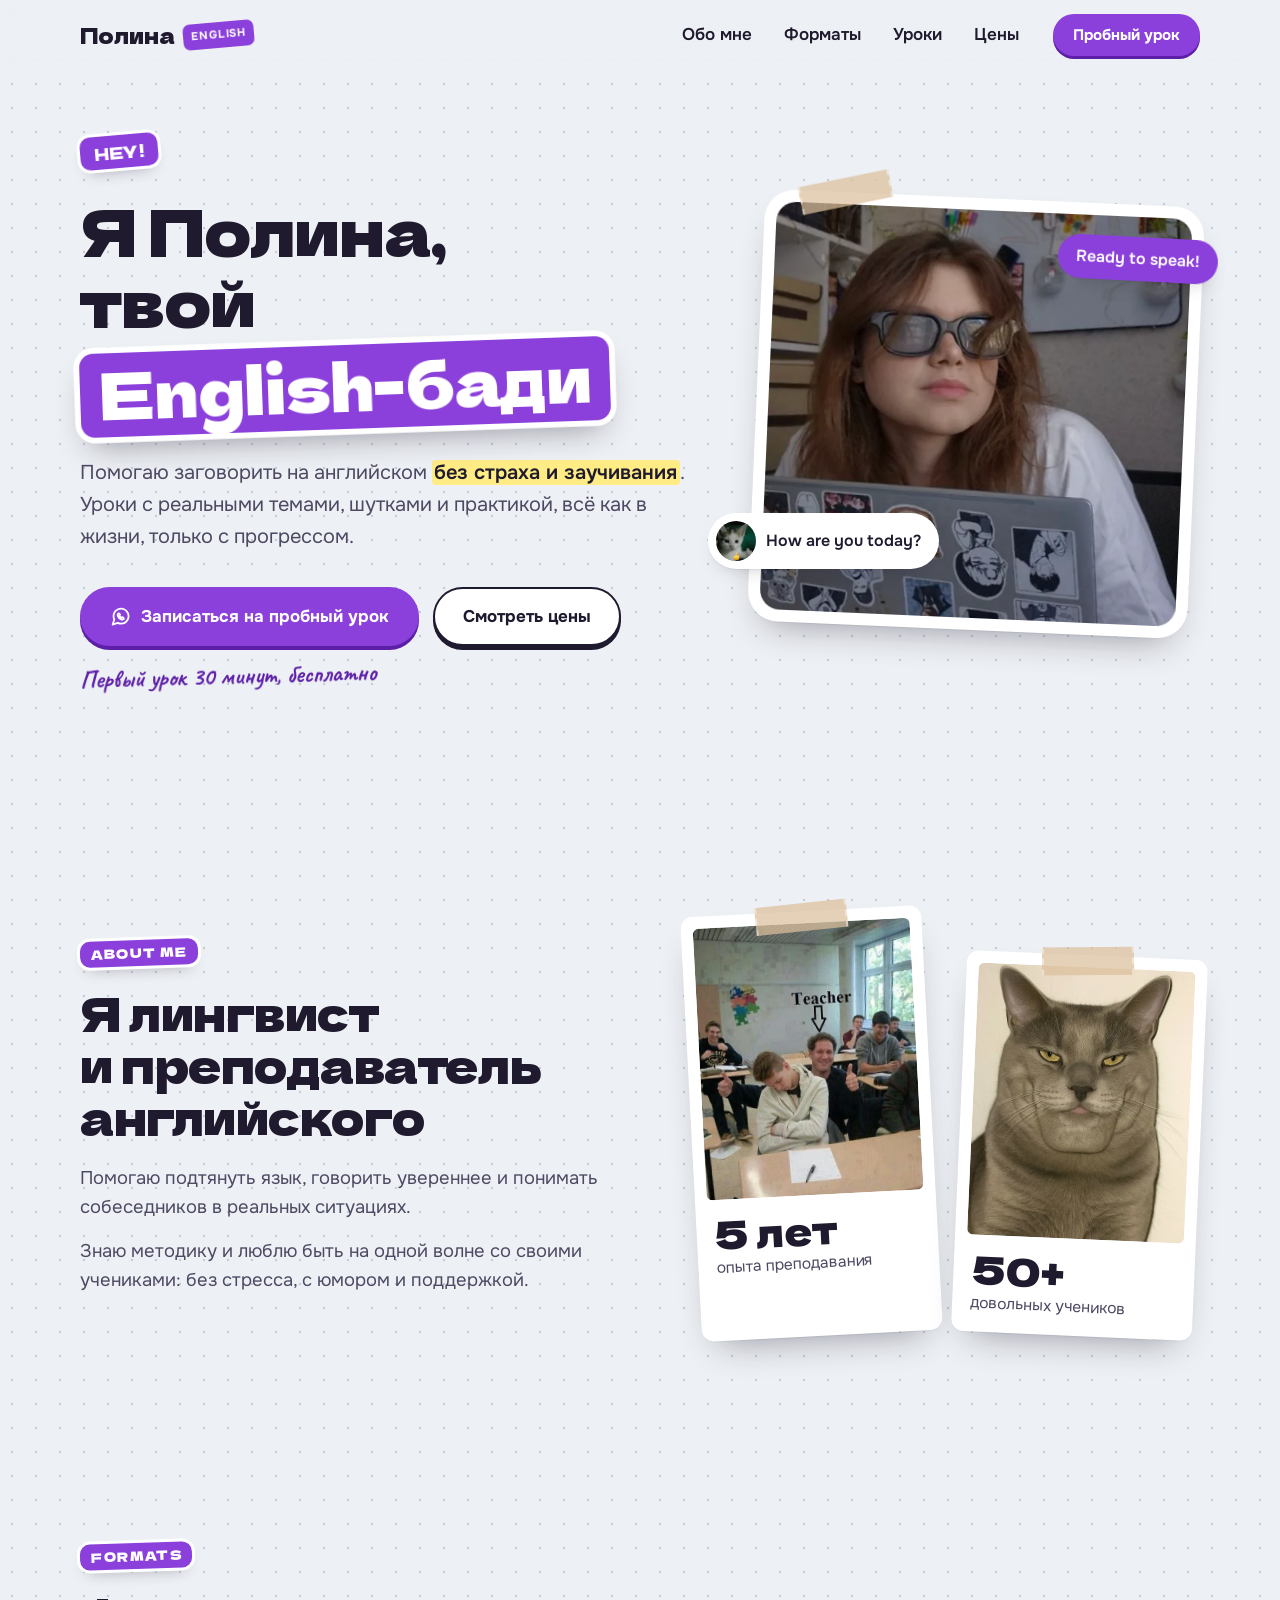
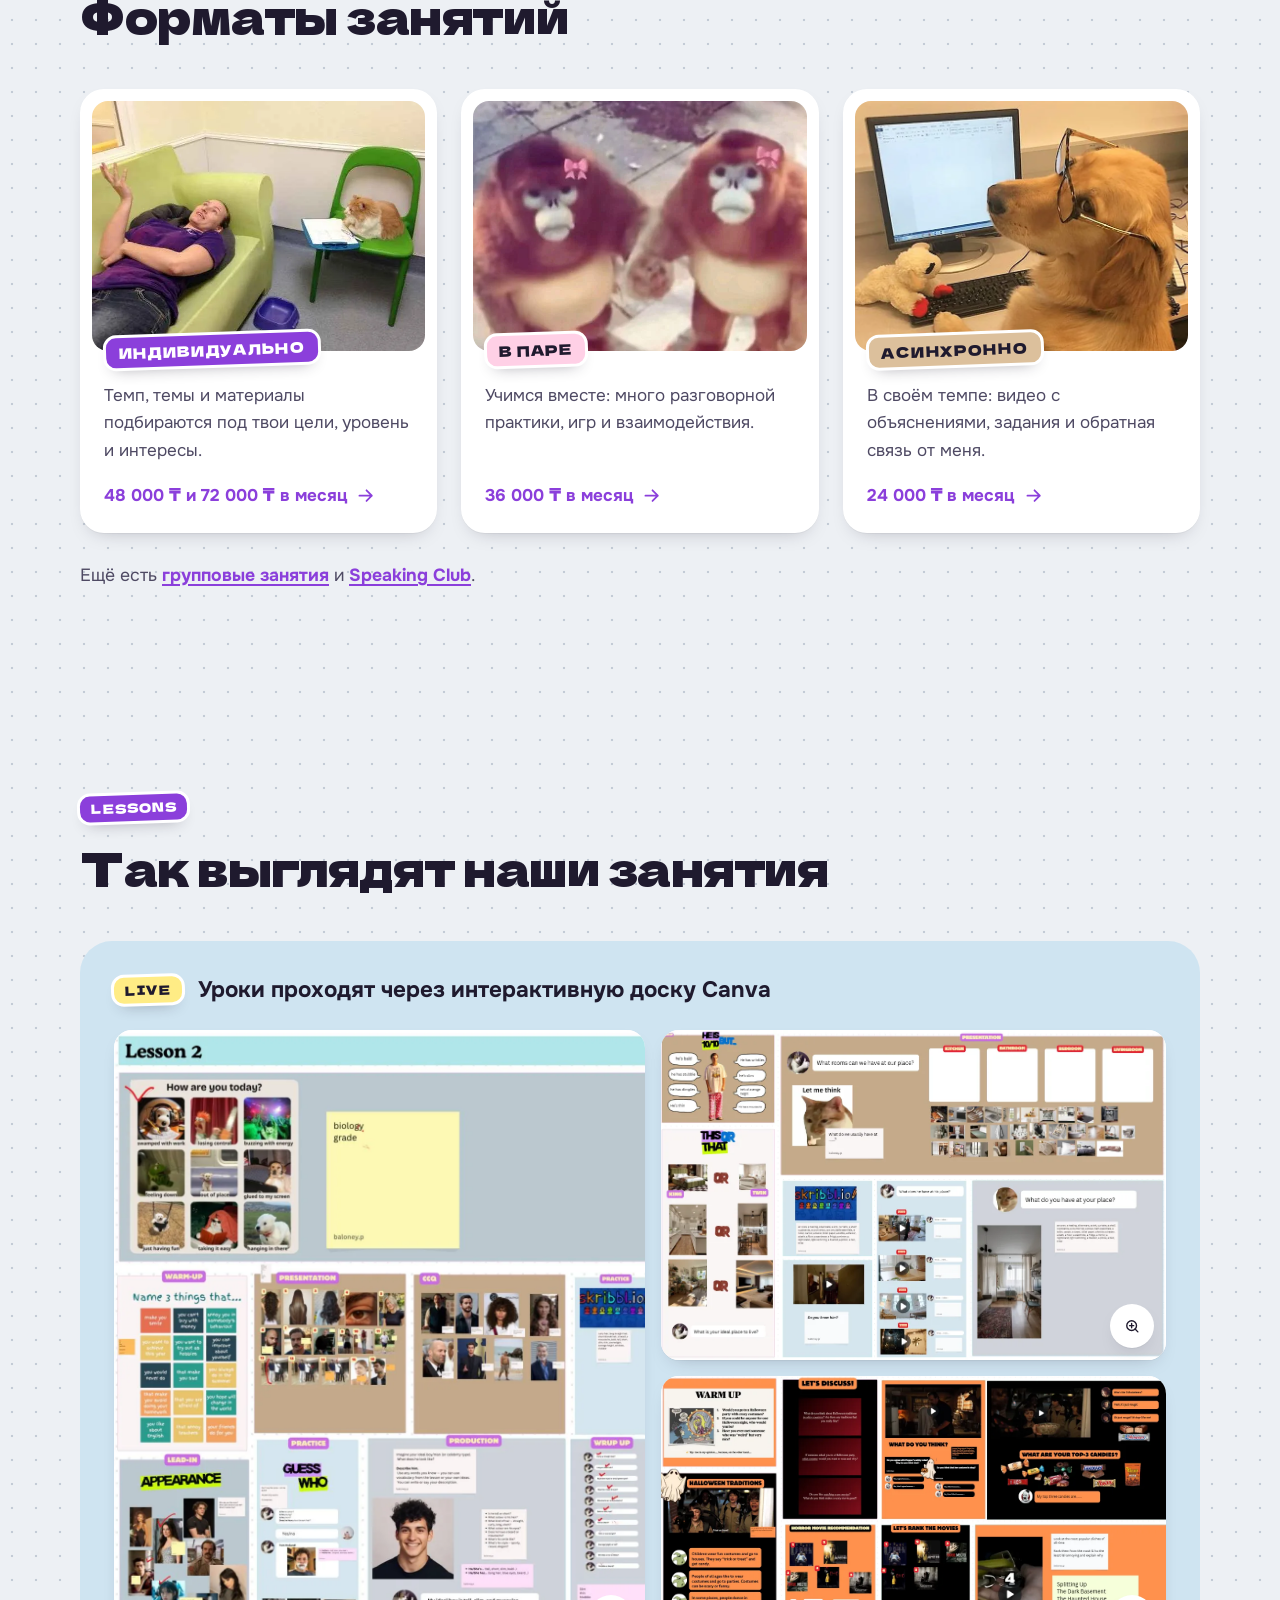
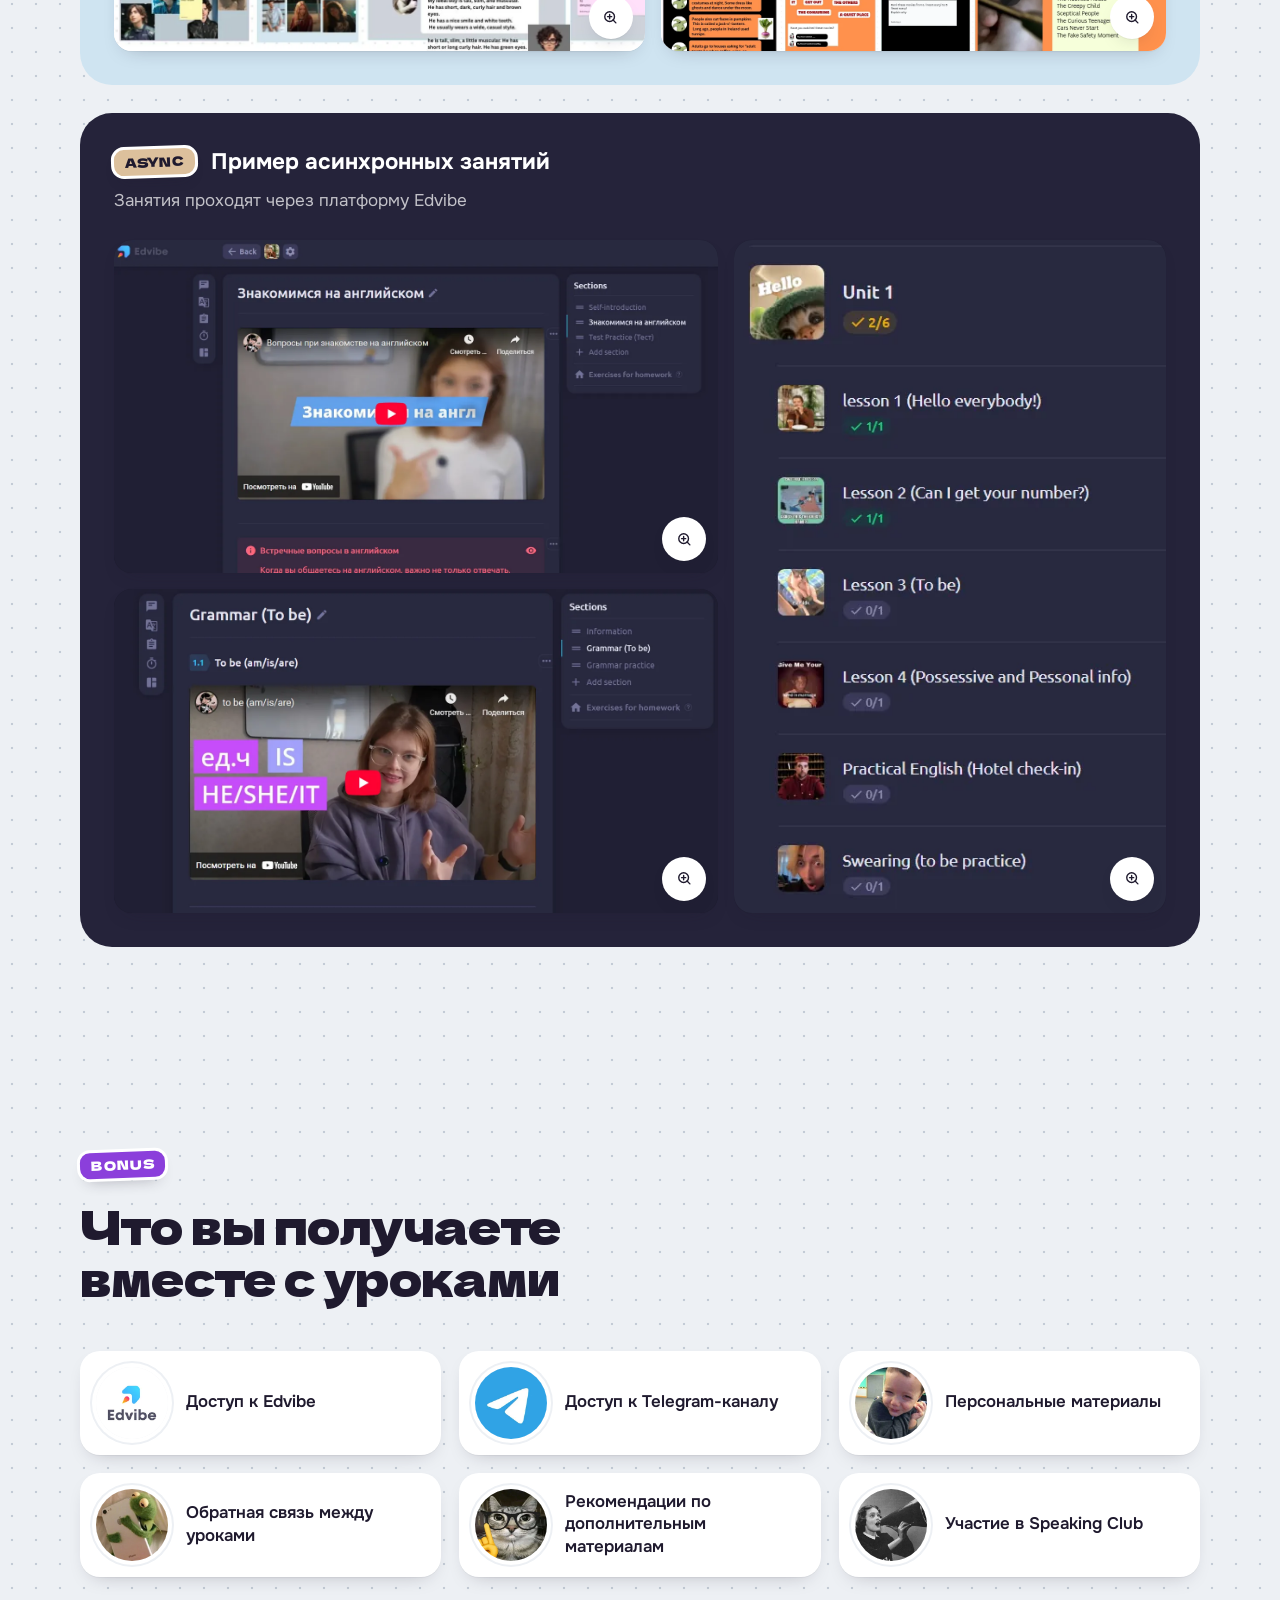
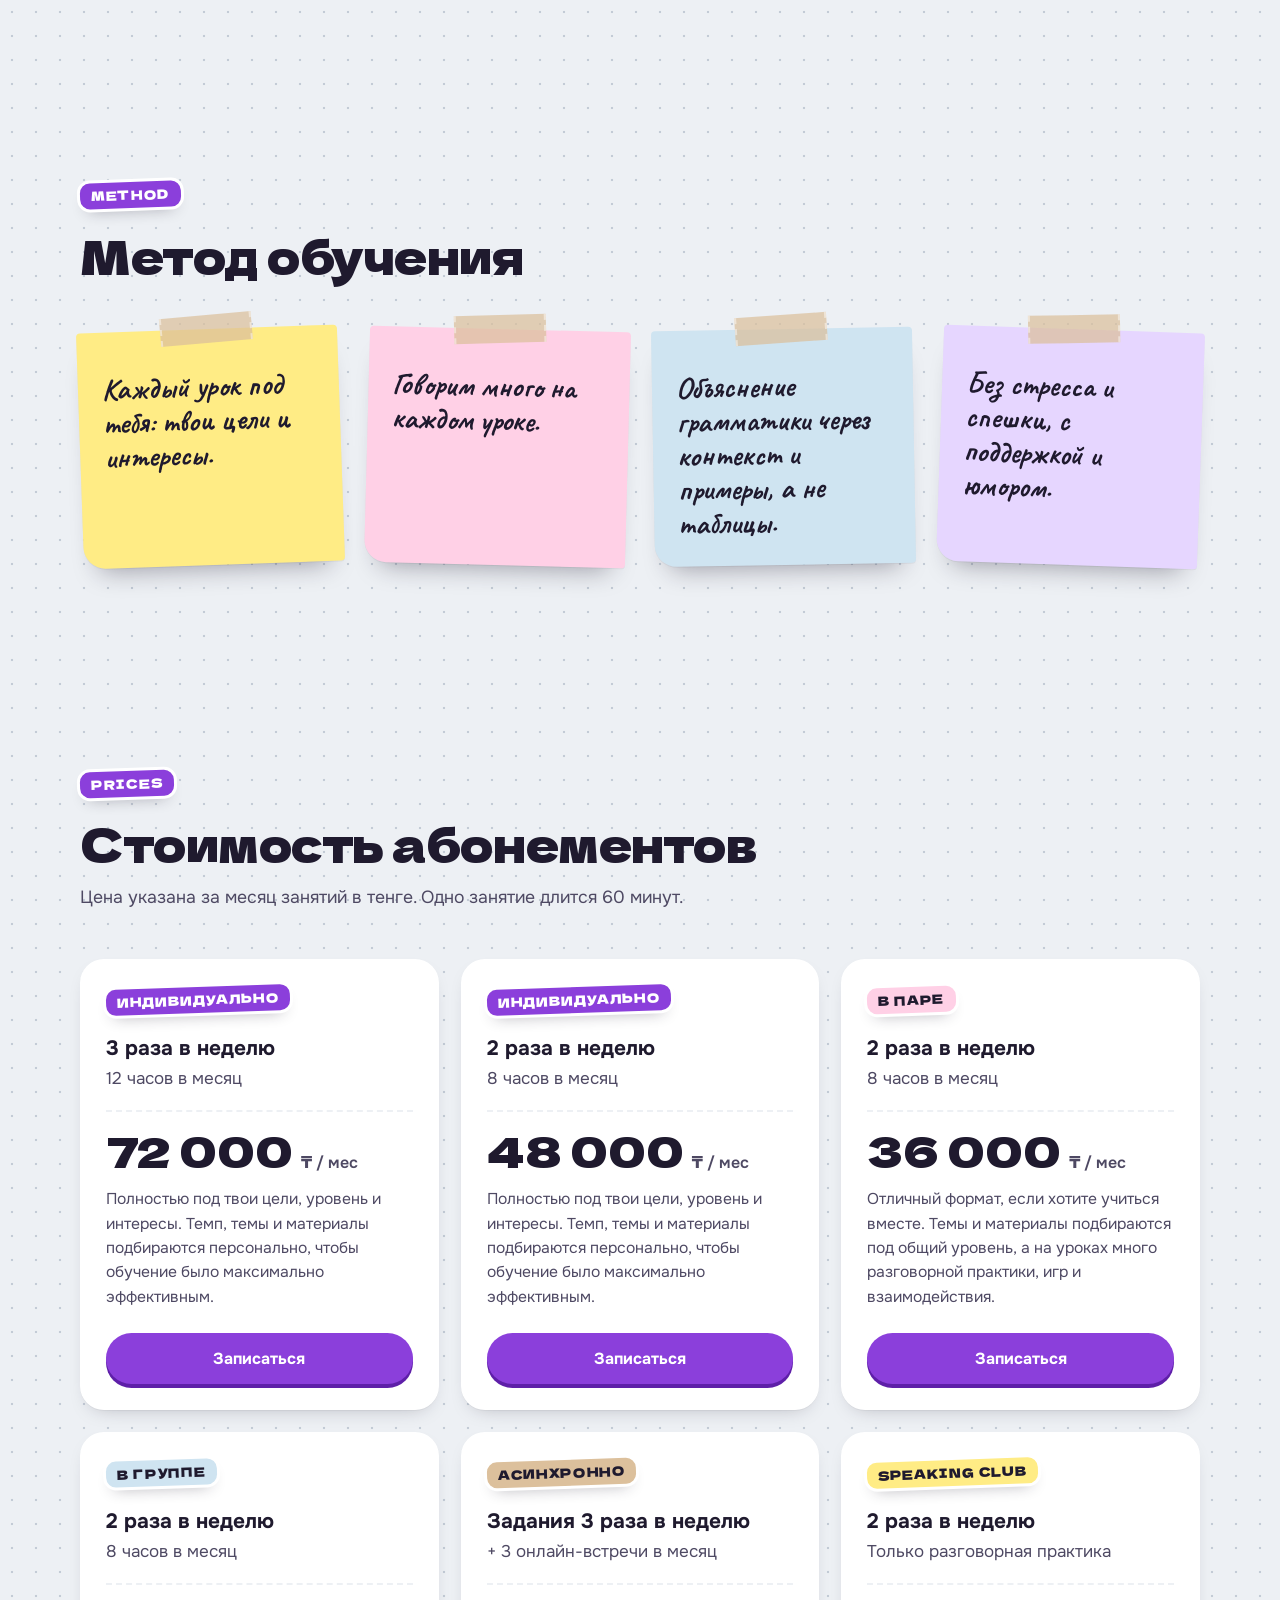
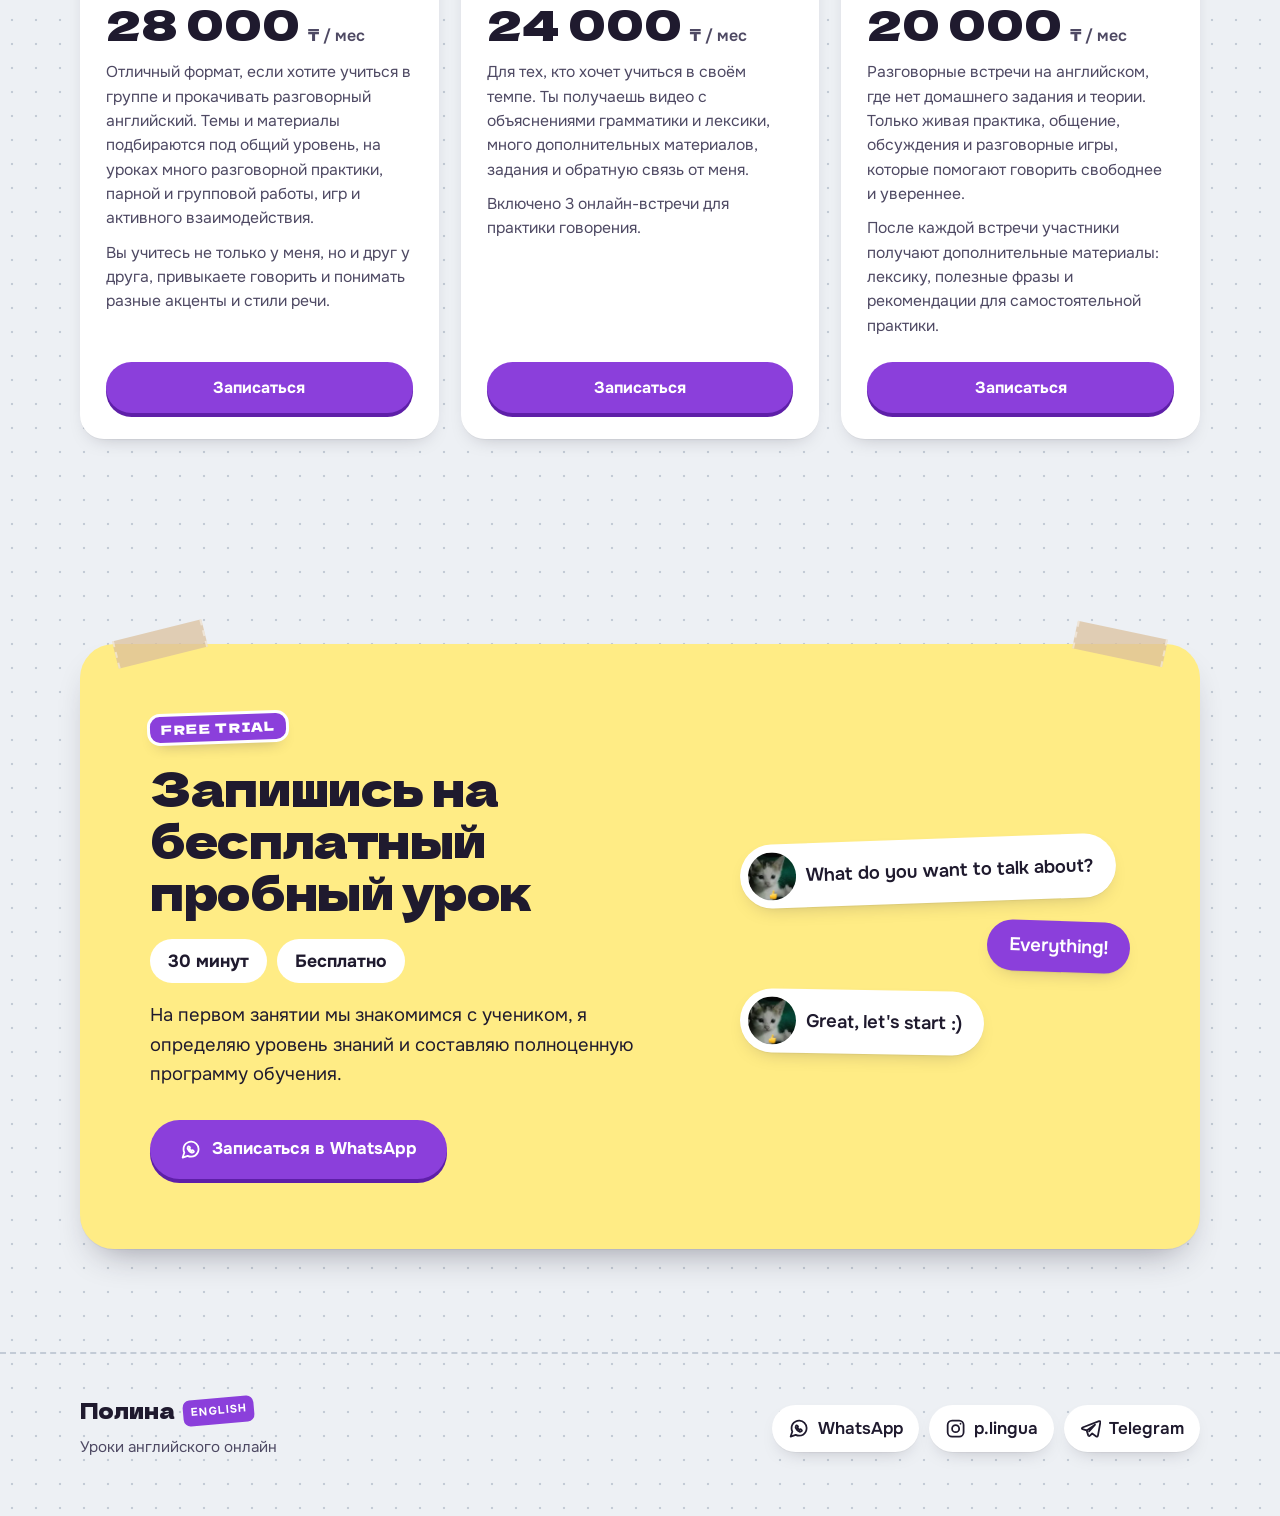
==== index.html @ 0ab5cb8a "Лендинг Полины: уроки английского Новый статический сайт вместо Tilda (pollyy.tilda.ws): все тексты " ====
<!doctype html>
<html lang="ru">
<head>
  <meta charset="utf-8">
  <meta name="viewport" content="width=device-width, initial-scale=1">
  <title>Полина | Английский без страха и заучивания</title>
  <meta name="description" content="Уроки английского с Полиной: индивидуально, в паре, в группе, асинхронно и Speaking Club. Первый урок 30 минут, бесплатно.">
  <meta property="og:title" content="Полина | Твой English-бади">
  <meta property="og:description" content="Помогаю заговорить на английском без страха и заучивания. Первый урок бесплатно.">
  <meta property="og:type" content="website">
  <meta property="og:image" content="img/hero.webp">
  <meta name="theme-color" content="#EDF0F4">
  <link rel="icon" href="data:image/svg+xml,%3Csvg xmlns='http://www.w3.org/2000/svg' viewBox='0 0 64 64'%3E%3Crect width='64' height='64' rx='16' fill='%238B3FDB'/%3E%3Ctext x='32' y='45' font-family='Arial Black,Arial' font-weight='900' font-size='38' fill='white' text-anchor='middle'%3EP%3C/text%3E%3C/svg%3E">

  <link rel="preconnect" href="https://fonts.googleapis.com">
  <link rel="preconnect" href="https://fonts.gstatic.com" crossorigin>
  <link href="https://fonts.googleapis.com/css2?family=Caveat:wght@600;700&family=Dela+Gothic+One&family=Onest:wght@400;500;600;700&display=swap" rel="stylesheet">
  <link rel="preload" as="image" href="img/hero.webp">
  <link rel="stylesheet" href="css/style.css">
  <script>document.documentElement.classList.add('js')</script>
</head>
<body>

<svg width="0" height="0" style="position:absolute" aria-hidden="true">
  <symbol id="i-wa" viewBox="0 0 24 24"><path d="M21 11.5a8.4 8.4 0 0 1-.9 3.8 8.5 8.5 0 0 1-7.6 4.7 8.4 8.4 0 0 1-3.8-.9L3 21l1.9-5.7a8.4 8.4 0 0 1-.9-3.8 8.5 8.5 0 0 1 4.7-7.6 8.4 8.4 0 0 1 3.8-.9h.5a8.5 8.5 0 0 1 8 8z"/><path d="M9.2 8.6c.2-.3.6-.4.9-.2l1 .9c.3.3.3.7.1 1l-.5.6a5.6 5.6 0 0 0 2.4 2.4l.6-.5c.3-.2.7-.2 1 .1l.9 1c.2.3.1.7-.2.9l-.8.5c-.5.3-1.1.3-1.6.1a8 8 0 0 1-4.3-4.3c-.2-.5-.2-1.1.1-1.6z"/></symbol>
  <symbol id="i-ig" viewBox="0 0 24 24"><rect x="3" y="3" width="18" height="18" rx="5"/><circle cx="12" cy="12" r="4"/><path d="M17.5 6.5h.01"/></symbol>
  <symbol id="i-tg" viewBox="0 0 24 24"><path d="M21.5 3.5 2.8 10.7c-.9.4-.9 1.6.1 1.9l4.6 1.4 1.8 5.6c.3.8 1.3 1 1.9.4l2.6-2.5 4.6 3.4c.7.5 1.6.1 1.8-.7L23 4.8c.2-.9-.7-1.6-1.5-1.3z"/><path d="m7.5 14 9.5-6.5-6.8 7.6"/></symbol>
  <symbol id="i-arrow" viewBox="0 0 24 24"><path d="M5 12h14M13 6l6 6-6 6"/></symbol>
  <symbol id="i-zoom" viewBox="0 0 24 24"><circle cx="11" cy="11" r="7"/><path d="m20 20-4-4M11 8v6M8 11h6"/></symbol>
  <symbol id="i-close" viewBox="0 0 24 24"><path d="M18 6 6 18M6 6l12 12"/></symbol>
</svg>

<a class="skip" href="#main">Перейти к содержимому</a>

<header class="nav" id="top">
  <div class="wrap nav__inner">
    <a class="logo" href="#top" aria-label="Полина, английский. На главную">
      <span class="logo__name">Полина</span>
      <span class="logo__tag">English</span>
    </a>
    <nav class="nav__links" aria-label="Разделы">
      <a href="#about">Обо мне</a>
      <a href="#formats">Форматы</a>
      <a href="#lessons">Уроки</a>
      <a href="#prices">Цены</a>
    </nav>
    <a class="btn btn--primary btn--sm" href="https://wa.me/77473617935" data-wa="">Пробный урок</a>
  </div>
</header>

<main id="main">

  <!-- --- hero --- -->
  <section class="hero">
    <div class="wrap hero__grid">
      <div class="hero__text">
        <span class="tag tag--violet hero__hey">Hey!</span>
        <h1 class="hero__title">
          Я Полина,<br>твой <span class="sticker-word">English-бади</span>
        </h1>
        <p class="lead">
          Помогаю заговорить на английском <mark>без страха и заучивания</mark>.
          Уроки с реальными темами, шутками и практикой, всё как в жизни, только с прогрессом.
        </p>
        <div class="hero__actions">
          <a class="btn btn--primary btn--lg" href="https://wa.me/77473617935" data-wa="">
            <svg class="ico"><use href="#i-wa"/></svg>
            Записаться на пробный урок
          </a>
          <a class="btn btn--ghost btn--lg" href="#prices">Смотреть цены</a>
        </div>
        <p class="hero__note">Первый урок 30 минут, бесплатно</p>
      </div>

      <div class="hero__media" aria-hidden="false">
        <figure class="photo">
          <span class="tape tape--tl" aria-hidden="true"></span>
          <img src="img/hero.webp" width="589" height="578" alt="Полина за ноутбуком, обклеенным стикерами">
        </figure>
        <div class="bubble bubble--hero" aria-hidden="true">
          <img src="img/method-check.webp" width="200" height="200" alt="">
          <span>How are you today?</span>
        </div>
        <div class="bubble bubble--reply" aria-hidden="true">
          <span>Ready to speak!</span>
        </div>
      </div>
    </div>
  </section>

  <!-- --- about --- -->
  <section class="section" id="about">
    <div class="wrap about">
      <div class="about__text" data-reveal>
        <span class="tag tag--violet">about me</span>
        <h2 class="h2">Я лингвист и&nbsp;преподаватель английского</h2>
        <p class="body-lg">Помогаю подтянуть язык, говорить увереннее и понимать собеседников в реальных ситуациях.</p>
        <p class="body-lg">Знаю методику и люблю быть на одной волне со своими учениками: без стресса, с юмором и поддержкой.</p>
      </div>
      <div class="about__stats">
        <figure class="polaroid polaroid--a" data-reveal>
          <span class="tape" aria-hidden="true"></span>
          <img src="img/stat-years.webp" width="459" height="594" alt="Мем: учитель показывает класс, ученики поднимают большой палец" loading="lazy">
          <figcaption><b>5 лет</b><span>опыта преподавания</span></figcaption>
        </figure>
        <figure class="polaroid polaroid--b" data-reveal>
          <span class="tape" aria-hidden="true"></span>
          <img src="img/stat-students.webp" width="600" height="600" alt="Мем: очень серьёзный серый кот" loading="lazy">
          <figcaption><b>50+</b><span>довольных учеников</span></figcaption>
        </figure>
      </div>
    </div>
  </section>

  <!-- --- formats --- -->
  <section class="section" id="formats">
    <div class="wrap">
      <header class="section__head" data-reveal>
        <span class="tag tag--violet">formats</span>
        <h2 class="h2">Форматы занятий</h2>
      </header>

      <div class="formats">
        <a class="format" href="#plan-individual" data-reveal>
          <div class="format__img"><img src="img/format-individual.webp" width="600" height="450" alt="Мем: кот-психолог слушает человека на диване" loading="lazy"></div>
          <span class="tag tag--violet format__tag">Индивидуально</span>
          <p>Темп, темы и материалы подбираются под твои цели, уровень и интересы.</p>
          <span class="format__more">48 000 ₸ и 72 000 ₸ в месяц <svg class="ico"><use href="#i-arrow"/></svg></span>
        </a>
        <a class="format" href="#plan-pair" data-reveal>
          <div class="format__img"><img src="img/format-pair.webp" width="585" height="527" alt="Мем: две обезьянки с бантиками держатся за руки" loading="lazy"></div>
          <span class="tag tag--pink format__tag">В паре</span>
          <p>Учимся вместе: много разговорной практики, игр и взаимодействия.</p>
          <span class="format__more">36 000 ₸ в месяц <svg class="ico"><use href="#i-arrow"/></svg></span>
        </a>
        <a class="format" href="#plan-async" data-reveal>
          <div class="format__img"><img src="img/format-async.webp" width="800" height="511" alt="Мем: пёс в очках сидит за компьютером" loading="lazy"></div>
          <span class="tag tag--kraft format__tag">Асинхронно</span>
          <p>В своём темпе: видео с объяснениями, задания и обратная связь от меня.</p>
          <span class="format__more">24 000 ₸ в месяц <svg class="ico"><use href="#i-arrow"/></svg></span>
        </a>
      </div>
      <p class="formats__also" data-reveal>Ещё есть <a href="#plan-group">групповые занятия</a> и <a href="#plan-club">Speaking Club</a>.</p>
    </div>
  </section>

  <!-- --- lessons --- -->
  <section class="section" id="lessons">
    <div class="wrap">
      <header class="section__head" data-reveal>
        <span class="tag tag--violet">lessons</span>
        <h2 class="h2">Так выглядят наши занятия</h2>
      </header>

      <div class="board board--canva" data-reveal>
        <div class="board__head">
          <span class="tag tag--sticky">Live</span>
          <h3>Уроки проходят через интерактивную доску Canva</h3>
        </div>
        <div class="gallery">
          <button class="shot shot--tall" type="button" data-full="img/canva-1.webp" data-alt="Доска урока: тема Appearance, разминка, игры и задания">
            <img src="img/canva-1.webp" width="1112" height="1270" alt="Доска урока в Canva: тема Appearance" loading="lazy">
            <span class="shot__zoom"><svg class="ico"><use href="#i-zoom"/></svg></span>
          </button>
          <button class="shot" type="button" data-full="img/canva-2.webp" data-alt="Доска урока: тема дом и комнаты">
            <img src="img/canva-2.webp" width="1099" height="718" alt="Доска урока в Canva: тема дом и комнаты" loading="lazy">
            <span class="shot__zoom"><svg class="ico"><use href="#i-zoom"/></svg></span>
          </button>
          <button class="shot" type="button" data-full="img/canva-3.webp" data-alt="Доска урока: тема Halloween">
            <img src="img/canva-3.webp" width="1286" height="700" alt="Доска урока в Canva: тема Halloween" loading="lazy">
            <span class="shot__zoom"><svg class="ico"><use href="#i-zoom"/></svg></span>
          </button>
        </div>
      </div>

      <div class="board board--edvibe" data-reveal>
        <div class="board__head">
          <span class="tag tag--kraft">Async</span>
          <h3>Пример асинхронных занятий</h3>
          <p>Занятия проходят через платформу Edvibe</p>
        </div>
        <div class="gallery">
          <button class="shot shot--tall" type="button" data-full="img/edvibe-1.webp" data-alt="Список уроков в Edvibe">
            <img src="img/edvibe-1.webp" width="475" height="724" alt="Список уроков курса в Edvibe" loading="lazy">
            <span class="shot__zoom"><svg class="ico"><use href="#i-zoom"/></svg></span>
          </button>
          <button class="shot" type="button" data-full="img/edvibe-2.webp" data-alt="Урок в Edvibe: Знакомимся на английском">
            <img src="img/edvibe-2.webp" width="1400" height="772" alt="Урок в Edvibe с видео: Знакомимся на английском" loading="lazy">
            <span class="shot__zoom"><svg class="ico"><use href="#i-zoom"/></svg></span>
          </button>
          <button class="shot" type="button" data-full="img/edvibe-3.webp" data-alt="Урок в Edvibe: Grammar, To be">
            <img src="img/edvibe-3.webp" width="1400" height="750" alt="Урок в Edvibe с видео по грамматике: To be" loading="lazy">
            <span class="shot__zoom"><svg class="ico"><use href="#i-zoom"/></svg></span>
          </button>
        </div>
      </div>
    </div>
  </section>

  <!-- --- perks --- -->
  <section class="section" id="perks">
    <div class="wrap">
      <header class="section__head" data-reveal>
        <span class="tag tag--violet">bonus</span>
        <h2 class="h2">Что вы получаете вместе с уроками</h2>
      </header>
      <ul class="perks">
        <li class="perk" data-reveal><img src="img/perk-edvibe.webp" width="240" height="240" alt="" loading="lazy"><span>Доступ к Edvibe</span></li>
        <li class="perk" data-reveal><img src="img/perk-telegram.webp" width="240" height="240" alt="" loading="lazy"><span>Доступ к Telegram-каналу</span></li>
        <li class="perk" data-reveal><img src="img/perk-materials.webp" width="240" height="240" alt="" loading="lazy"><span>Персональные материалы</span></li>
        <li class="perk" data-reveal><img src="img/perk-feedback.webp" width="240" height="240" alt="" loading="lazy"><span>Обратная связь между уроками</span></li>
        <li class="perk" data-reveal><img src="img/perk-recs.webp" width="240" height="240" alt="" loading="lazy"><span>Рекомендации по дополнительным материалам</span></li>
        <li class="perk" data-reveal><img src="img/perk-club.webp" width="240" height="240" alt="" loading="lazy"><span>Участие в Speaking Club</span></li>
      </ul>
    </div>
  </section>

  <!-- --- method --- -->
  <section class="section" id="method">
    <div class="wrap">
      <header class="section__head" data-reveal>
        <span class="tag tag--violet">method</span>
        <h2 class="h2">Метод обучения</h2>
      </header>
      <ul class="notes">
        <li class="note note--yellow" data-reveal><span class="tape" aria-hidden="true"></span>Каждый урок под тебя: твои цели и интересы.</li>
        <li class="note note--pink" data-reveal><span class="tape" aria-hidden="true"></span>Говорим много на каждом уроке.</li>
        <li class="note note--sky" data-reveal><span class="tape" aria-hidden="true"></span>Объяснение грамматики через контекст и примеры, а не таблицы.</li>
        <li class="note note--lilac" data-reveal><span class="tape" aria-hidden="true"></span>Без стресса и спешки, с поддержкой и юмором.</li>
      </ul>
    </div>
  </section>

  <!-- --- prices --- -->
  <section class="section" id="prices">
    <div class="wrap">
      <header class="section__head" data-reveal>
        <span class="tag tag--violet">prices</span>
        <h2 class="h2">Стоимость абонементов</h2>
        <p class="section__sub">Цена указана за месяц занятий в тенге. Одно занятие длится 60&nbsp;минут.</p>
      </header>

      <div class="plans">
        <article class="plan" id="plan-individual" data-reveal>
          <span class="tag tag--violet">Индивидуально</span>
          <h3 class="plan__freq">3 раза в неделю</h3>
          <p class="plan__meta">12 часов в месяц</p>
          <p class="plan__price">72 000 <small>₸ / мес</small></p>
          <p class="plan__desc">Полностью под твои цели, уровень и интересы. Темп, темы и материалы подбираются персонально, чтобы обучение было максимально эффективным.</p>
          <a class="btn btn--primary btn--block" href="https://wa.me/77473617935" data-wa="Интересуют индивидуальные занятия 3 раза в неделю.">Записаться</a>
        </article>

        <article class="plan" data-reveal>
          <span class="tag tag--violet">Индивидуально</span>
          <h3 class="plan__freq">2 раза в неделю</h3>
          <p class="plan__meta">8 часов в месяц</p>
          <p class="plan__price">48 000 <small>₸ / мес</small></p>
          <p class="plan__desc">Полностью под твои цели, уровень и интересы. Темп, темы и материалы подбираются персонально, чтобы обучение было максимально эффективным.</p>
          <a class="btn btn--primary btn--block" href="https://wa.me/77473617935" data-wa="Интересуют индивидуальные занятия 2 раза в неделю.">Записаться</a>
        </article>

        <article class="plan" id="plan-pair" data-reveal>
          <span class="tag tag--pink">В паре</span>
          <h3 class="plan__freq">2 раза в неделю</h3>
          <p class="plan__meta">8 часов в месяц</p>
          <p class="plan__price">36 000 <small>₸ / мес</small></p>
          <p class="plan__desc">Отличный формат, если хотите учиться вместе. Темы и материалы подбираются под общий уровень, а на уроках много разговорной практики, игр и взаимодействия.</p>
          <a class="btn btn--primary btn--block" href="https://wa.me/77473617935" data-wa="Интересуют занятия в паре.">Записаться</a>
        </article>

        <article class="plan" id="plan-group" data-reveal>
          <span class="tag tag--sky">В группе</span>
          <h3 class="plan__freq">2 раза в неделю</h3>
          <p class="plan__meta">8 часов в месяц</p>
          <p class="plan__price">28 000 <small>₸ / мес</small></p>
          <p class="plan__desc">Отличный формат, если хотите учиться в группе и прокачивать разговорный английский. Темы и материалы подбираются под общий уровень, на уроках много разговорной практики, парной и групповой работы, игр и активного взаимодействия.</p>
          <p class="plan__desc">Вы учитесь не только у меня, но и друг у друга, привыкаете говорить и понимать разные акценты и стили речи.</p>
          <a class="btn btn--primary btn--block" href="https://wa.me/77473617935" data-wa="Интересуют групповые занятия.">Записаться</a>
        </article>

        <article class="plan" id="plan-async" data-reveal>
          <span class="tag tag--kraft">Асинхронно</span>
          <h3 class="plan__freq">Задания 3 раза в неделю</h3>
          <p class="plan__meta">+ 3 онлайн-встречи в месяц</p>
          <p class="plan__price">24 000 <small>₸ / мес</small></p>
          <p class="plan__desc">Для тех, кто хочет учиться в своём темпе. Ты получаешь видео с объяснениями грамматики и лексики, много дополнительных материалов, задания и обратную связь от меня.</p>
          <p class="plan__desc">Включено 3 онлайн-встречи для практики говорения.</p>
          <a class="btn btn--primary btn--block" href="https://wa.me/77473617935" data-wa="Интересует асинхронный формат занятий.">Записаться</a>
        </article>

        <article class="plan" id="plan-club" data-reveal>
          <span class="tag tag--sticky">Speaking Club</span>
          <h3 class="plan__freq">2 раза в неделю</h3>
          <p class="plan__meta">Только разговорная практика</p>
          <p class="plan__price">20 000 <small>₸ / мес</small></p>
          <p class="plan__desc">Разговорные встречи на английском, где нет домашнего задания и теории. Только живая практика, общение, обсуждения и разговорные игры, которые помогают говорить свободнее и увереннее.</p>
          <p class="plan__desc">После каждой встречи участники получают дополнительные материалы: лексику, полезные фразы и рекомендации для самостоятельной практики.</p>
          <a class="btn btn--primary btn--block" href="https://wa.me/77473617935" data-wa="Интересует Speaking Club.">Записаться</a>
        </article>
      </div>
    </div>
  </section>

  <!-- --- trial --- -->
  <section class="section" id="trial">
    <div class="wrap">
      <div class="trial" data-reveal>
        <span class="tape tape--tl" aria-hidden="true"></span>
        <span class="tape tape--tr" aria-hidden="true"></span>
        <div class="trial__text">
          <span class="tag tag--violet">free trial</span>
          <h2 class="h2">Запишись на бесплатный пробный урок</h2>
          <ul class="trial__facts">
            <li>30 минут</li>
            <li>Бесплатно</li>
          </ul>
          <p class="body-lg">На первом занятии мы знакомимся с учеником, я определяю уровень знаний и составляю полноценную программу обучения.</p>
          <a class="btn btn--primary btn--lg" href="https://wa.me/77473617935" data-wa="">
            <svg class="ico"><use href="#i-wa"/></svg>
            Записаться в WhatsApp
          </a>
        </div>
        <div class="trial__chat" aria-hidden="true">
          <div class="bubble bubble--q">
            <img src="img/method-check.webp" width="200" height="200" alt="">
            <span>What do you want to talk about?</span>
          </div>
          <div class="bubble bubble--a"><span>Everything!</span></div>
          <div class="bubble bubble--q">
            <img src="img/method-check.webp" width="200" height="200" alt="">
            <span>Great, let's start :)</span>
          </div>
        </div>
      </div>
    </div>
  </section>

</main>

<footer class="footer">
  <div class="wrap footer__inner">
    <div>
      <a class="logo" href="#top" aria-label="Наверх">
        <span class="logo__name">Полина</span>
        <span class="logo__tag">English</span>
      </a>
      <p class="footer__copy">Уроки английского онлайн</p>
    </div>
    <ul class="socials" aria-label="Связаться">
      <li><a href="https://wa.me/77473617935" data-wa-hello aria-label="WhatsApp"><svg class="ico"><use href="#i-wa"/></svg><span>WhatsApp</span></a></li>
      <li><a href="https://www.instagram.com/p.lingua" target="_blank" rel="noopener" aria-label="Instagram"><svg class="ico"><use href="#i-ig"/></svg><span>p.lingua</span></a></li>
      <li><a href="https://t.me/copder" target="_blank" rel="noopener" aria-label="Telegram"><svg class="ico"><use href="#i-tg"/></svg><span>Telegram</span></a></li>
    </ul>
  </div>
</footer>

<div class="mobile-cta" aria-hidden="true">
  <a class="btn btn--primary btn--block" href="https://wa.me/77473617935" data-wa="" tabindex="-1">
    <svg class="ico"><use href="#i-wa"/></svg>
    Бесплатный пробный урок
  </a>
</div>

<dialog class="lightbox" id="lightbox" aria-label="Просмотр изображения">
  <button class="lightbox__close" type="button" aria-label="Закрыть"><svg class="ico"><use href="#i-close"/></svg></button>
  <img alt="">
</dialog>

<script src="js/main.js" defer></script>
</body>
</html>
---- css/style.css ----
/* --- tokens --- */
:root {
  --board: #EDF0F4;
  --dot: #C3CBD6;
  --paper: #FFFFFF;
  --ink: #1F1A2E;
  --ink-2: #4E4963;
  --violet: #8B3FDB;
  --violet-deep: #5E1FA8;
  --lilac: #E6D6FF;
  --sticky: #FFEC85;
  --pink: #FFD0E6;
  --sky: #CFE4F1;
  --kraft: #DCC09C;
  --night: #25233A;

  --f-display: "Dela Gothic One", "Arial Black", sans-serif;
  --f-body: "Onest", system-ui, -apple-system, "Segoe UI", Arial, sans-serif;
  --f-hand: "Caveat", "Comic Sans MS", cursive;

  --shadow-sm: 0 1px 0 rgba(31, 26, 46, .04), 0 8px 20px -12px rgba(31, 26, 46, .35);
  --shadow-md: 0 1px 0 rgba(31, 26, 46, .05), 0 18px 36px -18px rgba(31, 26, 46, .45);
  --radius: 24px;
  --gutter: 20px;

  color-scheme: light;
}

/* --- base --- */
*, *::before, *::after { box-sizing: border-box; }
html { scroll-behavior: smooth; scroll-padding-top: 84px; -webkit-text-size-adjust: 100%; }
body {
  margin: 0;
  font-family: var(--f-body);
  font-size: 1.0625rem;
  line-height: 1.6;
  color: var(--ink);
  background-color: var(--board);
  background-image: radial-gradient(var(--dot) 1.1px, transparent 1.6px);
  background-size: 24px 24px;
  overflow-x: hidden;
}
img { max-width: 100%; height: auto; display: block; }
h1, h2, h3, p, ul, figure { margin: 0; }
ul { padding: 0; list-style: none; }
a { color: inherit; }
::selection { background: var(--sticky); color: var(--ink); }
:focus-visible { outline: 3px solid var(--ink); outline-offset: 3px; border-radius: 6px; }

.wrap { width: 100%; max-width: 1160px; margin-inline: auto; padding-inline: var(--gutter); }

.skip {
  position: absolute; left: -9999px; top: 12px; z-index: 100;
  background: var(--ink); color: #fff; padding: 10px 16px; border-radius: 10px; text-decoration: none;
}
.skip:focus { left: 16px; }

.ico {
  width: 1.25em; height: 1.25em; flex-shrink: 0;
  fill: none; stroke: currentColor; stroke-width: 2; stroke-linecap: round; stroke-linejoin: round;
}

/* --- type --- */
.h2 {
  font-family: var(--f-display);
  font-weight: 400;
  font-size: clamp(1.85rem, 3.8vw, 2.9rem);
  line-height: 1.12;
  letter-spacing: -.01em;
  text-wrap: balance;
}
.body-lg { font-size: 1.15rem; color: var(--ink-2); }
.body-lg + .body-lg { margin-top: 14px; }

/* --- sticker tag (like the purple labels on the Canva boards) --- */
.tag {
  display: inline-block;
  font-family: var(--f-display);
  font-size: .8rem;
  line-height: 1;
  letter-spacing: .05em;
  text-transform: uppercase;
  padding: .55em .85em .5em;
  border-radius: 10px;
  rotate: -2deg;
  box-shadow: 0 0 0 3px var(--paper), 0 8px 16px -8px rgba(31, 26, 46, .45);
  white-space: nowrap;
}
.tag--violet { background: var(--violet); color: #fff; }
.tag--pink   { background: var(--pink);   color: var(--ink); }
.tag--sky    { background: var(--sky);    color: var(--ink); }
.tag--kraft  { background: var(--kraft);  color: var(--ink); }
.tag--sticky { background: var(--sticky); color: var(--ink); }

/* --- tape strip --- */
.tape {
  position: absolute; top: -14px; left: 50%;
  width: 92px; height: 28px; margin-left: -46px;
  background: rgba(220, 192, 156, .72);
  border-left: 2px dashed rgba(255, 255, 255, .45);
  border-right: 2px dashed rgba(255, 255, 255, .45);
  rotate: -3deg;
  z-index: 2;
  pointer-events: none;
}
.tape--tl { left: 34px; margin-left: 0; rotate: -14deg; }
.tape--tr { left: auto; right: 34px; margin-left: 0; rotate: 12deg; }

/* --- buttons --- */
.btn {
  display: inline-flex; align-items: center; justify-content: center; gap: 10px;
  font: 700 1rem/1.2 var(--f-body);
  padding: 14px 22px;
  border-radius: 999px;
  border: 2px solid transparent;
  text-decoration: none;
  white-space: nowrap;
  cursor: pointer;
  transition: transform .15s ease, box-shadow .15s ease, background-color .15s ease;
}
.btn--primary { background: var(--violet); color: #fff; box-shadow: 0 4px 0 var(--violet-deep); }
.btn--primary:hover { transform: translateY(-2px); box-shadow: 0 6px 0 var(--violet-deep); }
.btn--primary:active { transform: translateY(3px); box-shadow: 0 1px 0 var(--violet-deep); }
.btn--ghost { background: var(--paper); color: var(--ink); border-color: var(--ink); box-shadow: 0 4px 0 var(--ink); }
.btn--ghost:hover { transform: translateY(-2px); box-shadow: 0 6px 0 var(--ink); }
.btn--ghost:active { transform: translateY(3px); box-shadow: 0 1px 0 var(--ink); }
.btn--lg { padding: 17px 28px; font-size: 1.06rem; }
.btn--sm { padding: 10px 18px; font-size: .95rem; box-shadow: 0 3px 0 var(--violet-deep); }
.btn--block { width: 100%; }

/* --- nav --- */
.nav {
  position: sticky; top: 0; z-index: 50;
  background: rgba(237, 240, 244, .85);
  -webkit-backdrop-filter: blur(12px);
  backdrop-filter: blur(12px);
  border-bottom: 1px solid transparent;
  transition: border-color .2s ease;
}
.nav.is-scrolled { border-bottom-color: rgba(31, 26, 46, .1); }
.nav__inner { display: flex; align-items: center; gap: 24px; height: 70px; }
.nav__links { display: flex; gap: 28px; margin-left: auto; }
.nav__links a { font-weight: 600; text-decoration: none; padding: 6px 2px; }
.nav__links a:hover { color: var(--violet); }
.nav .btn { margin-left: 8px; }

.logo { display: inline-flex; align-items: center; gap: 8px; text-decoration: none; }
.logo__name { font-family: var(--f-display); font-size: 1.3rem; line-height: 1; }
.logo__tag {
  font-weight: 700; font-size: .7rem; letter-spacing: .08em; text-transform: uppercase;
  background: var(--violet); color: #fff; padding: 4px 8px; border-radius: 7px; rotate: -5deg;
}

/* --- hero --- */
.hero { padding: clamp(28px, 5vw, 64px) 0 clamp(56px, 8vw, 104px); }
.hero__grid { display: grid; grid-template-columns: 1.15fr .85fr; gap: clamp(32px, 5vw, 72px); align-items: center; }
.hero__hey { font-size: 1rem; margin-bottom: 26px; rotate: -5deg; }
.hero__title {
  font-family: var(--f-display);
  font-weight: 400;
  font-size: clamp(2.3rem, 5vw, 4.1rem);
  line-height: 1.12;
  letter-spacing: -.015em;
}
.sticker-word {
  display: inline-block;
  margin-top: .12em;
  padding: .06em .3em .14em;
  background: var(--violet);
  color: #fff;
  border-radius: .22em;
  rotate: -2deg;
  box-shadow: 0 0 0 .09em var(--paper), 0 .25em .5em -.15em rgba(31, 26, 46, .45);
  white-space: nowrap;
}
.lead { margin-top: 28px; font-size: clamp(1.1rem, 1.6vw, 1.25rem); color: var(--ink-2); max-width: 34em; }
mark {
  background: var(--sticky);
  color: var(--ink);
  font-weight: 600;
  padding: 0 .12em;
  border-radius: .2em;
  -webkit-box-decoration-break: clone;
  box-decoration-break: clone;
}
.hero__actions { display: flex; flex-wrap: wrap; gap: 14px; margin-top: 34px; }
.hero__note {
  margin-top: 16px;
  font-family: var(--f-hand);
  font-size: 1.55rem;
  font-weight: 700;
  line-height: 1.1;
  color: var(--violet-deep);
  rotate: -1.5deg;
  display: inline-block;
}

.hero__media { position: relative; justify-self: center; width: 100%; max-width: 440px; }
.photo {
  position: relative;
  background: var(--paper);
  padding: 12px;
  border-radius: 30px;
  rotate: 2.5deg;
  box-shadow: var(--shadow-md);
}
.photo img { width: 100%; border-radius: 20px; }

.bubble {
  display: inline-flex; align-items: center; gap: 10px;
  background: var(--paper);
  color: var(--ink);
  font-weight: 600;
  font-size: 1rem;
  line-height: 1.25;
  padding: 8px 18px 8px 8px;
  border-radius: 999px;
  box-shadow: var(--shadow-sm);
}
.bubble img { width: 40px; height: 40px; border-radius: 50%; object-fit: cover; }
.bubble--reply, .bubble--a { background: var(--violet); color: #fff; padding: 12px 18px; }
.bubble--hero { position: absolute; left: -48px; bottom: 14%; z-index: 3; }
.bubble--reply { position: absolute; right: -22px; top: 9%; z-index: 3; rotate: 3deg; }

/* hero entrance */
@media (prefers-reduced-motion: no-preference) {
  .photo { animation: slap .75s cubic-bezier(.2, .9, .3, 1.25) .1s both; }
  .sticker-word { animation: pop .55s cubic-bezier(.2, .9, .3, 1.4) .35s both; }
  .hero__hey { animation: pop .5s cubic-bezier(.2, .9, .3, 1.4) .05s both; }
  .bubble--hero { animation: pop .5s cubic-bezier(.2, .9, .3, 1.4) .75s both; }
  .bubble--reply { animation: pop .5s cubic-bezier(.2, .9, .3, 1.4) 1.05s both; }
}
@keyframes slap {
  from { opacity: 0; transform: scale(1.12) rotate(-8deg); }
  to   { opacity: 1; transform: none; }
}
@keyframes pop {
  from { opacity: 0; transform: scale(.6); }
  to   { opacity: 1; transform: none; }
}

/* --- sections --- */
.section { padding-block: clamp(56px, 8vw, 104px); }
.section__head { max-width: 760px; margin-bottom: clamp(32px, 4vw, 48px); }
.section__head .tag, .about__text .tag, .trial__text .tag { margin-bottom: 20px; }
.section__sub { margin-top: 14px; font-size: 1.1rem; color: var(--ink-2); }

/* --- about --- */
.about { display: grid; grid-template-columns: 1.05fr 1fr; gap: clamp(36px, 6vw, 80px); align-items: center; }
.about .h2 { margin-bottom: 22px; }
.about__stats { display: grid; grid-template-columns: 1fr 1fr; gap: 26px; padding-top: 14px; }
.polaroid {
  position: relative;
  background: var(--paper);
  padding: 12px 12px 18px;
  border-radius: 12px;
  box-shadow: var(--shadow-md);
  rotate: var(--r, 0deg);
}
.polaroid--a { --r: -3deg; }
.polaroid--b { --r: 2.5deg; margin-top: 44px; }
.polaroid img { width: 100%; aspect-ratio: 4 / 5; object-fit: cover; border-radius: 6px; }
.polaroid figcaption { padding: 14px 6px 0; }
.polaroid b { display: block; font-family: var(--f-display); font-weight: 400; font-size: clamp(1.8rem, 3vw, 2.4rem); line-height: 1; }
.polaroid span { display: block; margin-top: 6px; color: var(--ink-2); font-size: .98rem; line-height: 1.35; }

/* --- formats --- */
.formats { display: grid; grid-template-columns: repeat(3, 1fr); gap: 24px; }
.format {
  display: flex; flex-direction: column;
  background: var(--paper);
  border-radius: var(--radius);
  padding: 12px 12px 24px;
  text-decoration: none;
  box-shadow: var(--shadow-sm);
  transition: transform .2s ease, box-shadow .2s ease;
}
.format:hover { transform: translateY(-5px) rotate(-.6deg); box-shadow: var(--shadow-md); }
.format__img { border-radius: 16px; overflow: hidden; aspect-ratio: 4 / 3; background: var(--board); }
.format__img img { width: 100%; height: 100%; object-fit: cover; transition: transform .4s ease; }
.format:hover .format__img img { transform: scale(1.04); }
.format__tag { align-self: flex-start; margin: -16px 0 0 14px; font-size: .9rem; position: relative; z-index: 1; }
.format p { padding: 18px 12px 18px; color: var(--ink-2); }
.format__more {
  margin-top: auto; padding: 0 12px;
  display: inline-flex; align-items: center; gap: 8px;
  font-weight: 700; color: var(--violet);
}
.format:hover .format__more .ico { translate: 4px 0; }
.format__more .ico { transition: translate .2s ease; }
.formats__also { margin-top: 28px; font-size: 1.1rem; color: var(--ink-2); }
.formats__also a { color: var(--violet); font-weight: 700; text-decoration-thickness: 2px; text-underline-offset: 3px; }

/* --- lessons boards --- */
.board { border-radius: 32px; padding: clamp(18px, 3vw, 34px); }
.board + .board { margin-top: 28px; }
.board--canva { background: var(--sky); }
.board--edvibe { background: var(--night); color: #fff; }
.board__head { display: flex; flex-wrap: wrap; align-items: center; gap: 10px 16px; margin-bottom: clamp(18px, 2.5vw, 26px); }
.board__head h3 { font-size: clamp(1.15rem, 2vw, 1.4rem); font-weight: 700; line-height: 1.3; }
.board__head p { flex-basis: 100%; color: rgba(255, 255, 255, .72); }

.gallery { display: grid; grid-template-columns: 1.05fr 1fr; gap: 16px; }
.board--edvibe .gallery { grid-template-columns: 1.4fr 1fr; }
.board--edvibe .shot--tall { grid-column: 2; grid-row: 1 / span 2; }
.shot--tall { grid-row: span 2; }
/* the tall shot fills whatever height the two stacked shots give it */
.shot--tall img { position: absolute; inset: 0; }

.shot {
  position: relative;
  display: block;
  padding: 0;
  border: 0;
  border-radius: 18px;
  overflow: hidden;
  background: var(--paper);
  cursor: zoom-in;
  box-shadow: var(--shadow-sm);
}
.board--edvibe .shot { background: #1B1A2C; }
.shot img { width: 100%; height: 100%; object-fit: cover; object-position: top left; transition: transform .4s ease; }
.shot:hover img { transform: scale(1.03); }
.shot__zoom {
  position: absolute; right: 12px; bottom: 12px;
  width: 44px; height: 44px; border-radius: 50%;
  display: grid; place-items: center;
  background: var(--paper); color: var(--ink);
  box-shadow: var(--shadow-sm);
  transition: transform .2s ease;
}
.shot:hover .shot__zoom { transform: scale(1.1); }

/* --- perks --- */
.perks { display: grid; grid-template-columns: repeat(3, 1fr); gap: 18px; }
.perk {
  display: flex; align-items: center; gap: 18px;
  background: var(--paper);
  border-radius: 20px;
  padding: 16px 20px 16px 16px;
  box-shadow: var(--shadow-sm);
  font-weight: 600;
  font-size: 1.05rem;
  line-height: 1.35;
}
.perk img {
  width: 72px; height: 72px; flex-shrink: 0;
  border-radius: 50%;
  object-fit: cover;
  box-shadow: 0 0 0 4px var(--paper), 0 0 0 6px var(--board);
}

/* --- method notes --- */
.notes { display: grid; grid-template-columns: repeat(4, 1fr); gap: 26px; }
.note {
  position: relative;
  min-height: 210px;
  padding: 40px 24px 26px;
  font-family: var(--f-hand);
  font-weight: 700;
  font-size: 1.9rem;
  line-height: 1.12;
  border-radius: 4px 4px 4px 22px;
  box-shadow: 0 1px 0 rgba(31, 26, 46, .05), 0 18px 26px -16px rgba(31, 26, 46, .4);
  rotate: var(--r, 0deg);
  transition: rotate .25s ease;
}
.note:hover { rotate: 0deg; }
.note--yellow { background: var(--sticky); --r: -2deg; }
.note--pink   { background: var(--pink);   --r: 1.5deg; }
.note--sky    { background: var(--sky);    --r: -1deg; }
.note--lilac  { background: var(--lilac);  --r: 2deg; }

/* --- prices --- */
.plans { display: grid; grid-template-columns: repeat(3, 1fr); gap: 22px; }
.plan {
  display: flex; flex-direction: column;
  background: var(--paper);
  border-radius: var(--radius);
  padding: 28px 26px 26px;
  box-shadow: var(--shadow-sm);
}
.plan .tag { align-self: flex-start; }
.plan__freq { margin-top: 22px; font-size: 1.3rem; font-weight: 700; line-height: 1.25; }
.plan__meta { margin-top: 4px; color: var(--ink-2); }
.plan__price {
  margin: 18px 0 16px;
  padding-top: 18px;
  border-top: 2px dashed var(--board);
  font-family: var(--f-display);
  font-size: clamp(2.1rem, 3.2vw, 2.6rem);
  line-height: 1;
  white-space: nowrap;
}
.plan__price small { font-family: var(--f-body); font-weight: 600; font-size: 1rem; color: var(--ink-2); }
.plan__desc { color: var(--ink-2); font-size: .98rem; line-height: 1.55; }
.plan__desc + .plan__desc { margin-top: 10px; }
.plan .btn { margin-top: auto; }
.plan__desc:last-of-type { margin-bottom: 24px; }
.plan:target { box-shadow: 0 0 0 3px var(--violet), var(--shadow-md); }

/* --- trial --- */
.trial {
  position: relative;
  display: grid;
  grid-template-columns: 1.35fr 1fr;
  gap: clamp(28px, 5vw, 64px);
  align-items: center;
  background: var(--sticky);
  border-radius: 34px;
  padding: clamp(32px, 5.5vw, 72px);
  box-shadow: var(--shadow-md);
}
.trial .h2 { max-width: 14em; }
.trial__facts { display: flex; flex-wrap: wrap; gap: 10px; margin: 22px 0 18px; }
.trial__facts li {
  background: var(--paper);
  font-weight: 700;
  font-size: 1.1rem;
  padding: 8px 18px;
  border-radius: 999px;
}
.trial .body-lg { color: var(--ink); max-width: 30em; margin-bottom: 30px; }
.trial__chat { display: flex; flex-direction: column; gap: 18px; align-items: flex-start; }
.trial__chat .bubble { font-size: 1.15rem; padding-right: 22px; }
.trial__chat .bubble img { width: 48px; height: 48px; }
.trial__chat .bubble--a { padding: 14px 22px; }
.bubble--q { rotate: -2deg; }
.bubble--a { align-self: flex-end; rotate: 2deg; }
.bubble--q + .bubble--a + .bubble--q { rotate: 1deg; }

/* --- footer --- */
.footer { padding: 44px 0 56px; border-top: 2px dashed var(--dot); }
.footer__inner { display: flex; flex-wrap: wrap; align-items: center; justify-content: space-between; gap: 24px; }
.footer__copy { margin-top: 8px; color: var(--ink-2); font-size: .95rem; }
.socials { display: flex; flex-wrap: wrap; gap: 10px; }
.socials a {
  display: inline-flex; align-items: center; gap: 8px;
  background: var(--paper);
  padding: 10px 16px;
  border-radius: 999px;
  font-weight: 600;
  text-decoration: none;
  box-shadow: var(--shadow-sm);
  transition: color .15s ease, transform .15s ease;
}
.socials a:hover { color: var(--violet); transform: translateY(-2px); }

/* --- mobile sticky cta --- */
.mobile-cta { display: none; }

/* --- lightbox --- */
.lightbox {
  padding: 0;
  border: 0;
  background: transparent;
  max-width: min(1400px, 94vw);
  max-height: 92vh;
  overflow: visible;
}
.lightbox::backdrop { background: rgba(31, 26, 46, .84); -webkit-backdrop-filter: blur(4px); backdrop-filter: blur(4px); }
.lightbox img { max-width: 100%; max-height: 88vh; width: auto; border-radius: 16px; background: var(--paper); }
.lightbox__close {
  position: absolute; top: -18px; right: -18px; z-index: 1;
  width: 46px; height: 46px; border-radius: 50%;
  display: grid; place-items: center;
  border: 0; background: var(--paper); color: var(--ink);
  cursor: pointer; box-shadow: var(--shadow-md);
}
.lightbox[open] { animation: pop .3s cubic-bezier(.2, .9, .3, 1.2); }

/* --- scroll reveal (only when JS is on) --- */
.js [data-reveal] {
  opacity: 0;
  translate: 0 24px;
  transition: opacity .6s ease, translate .7s cubic-bezier(.2, .7, .2, 1);
  transition-delay: var(--d, 0s);
}
.js [data-reveal].is-in { opacity: 1; translate: 0 0; }

@media (prefers-reduced-motion: reduce) {
  html { scroll-behavior: auto; }
  *, *::before, *::after { transition-duration: .01ms !important; animation: none !important; }
  .js [data-reveal] { translate: none; }
}

/* --- responsive --- */
@media (max-width: 1020px) {
  .notes { grid-template-columns: repeat(2, 1fr); }
  .plans { grid-template-columns: repeat(2, 1fr); }
  .perks { grid-template-columns: repeat(2, 1fr); }
}

@media (max-width: 860px) {
  .nav__links { display: none; }
  .nav .btn { margin-left: auto; }

  .hero__grid, .about, .trial { grid-template-columns: 1fr; }
  .hero__media { max-width: 380px; margin-top: 12px; }
  .bubble--hero { left: -12px; bottom: 8%; }
  .bubble--reply { right: -8px; }

  .formats { grid-template-columns: 1fr 1fr; }
  .formats .format:last-child { grid-column: 1 / -1; }
  .formats .format:last-child .format__img { aspect-ratio: 16 / 9; }

  .trial__chat { display: none; }
}

@media (max-width: 720px) {
  :root { --gutter: 16px; }
  .footer { padding-bottom: 120px; }

  .mobile-cta {
    display: block;
    position: fixed; left: 12px; right: 12px; z-index: 60;
    bottom: calc(12px + env(safe-area-inset-bottom));
    translate: 0 160%;
    transition: translate .35s cubic-bezier(.2, .8, .2, 1);
  }
  .mobile-cta.is-visible { translate: 0 0; }
  .mobile-cta .btn { box-shadow: 0 4px 0 var(--violet-deep), 0 16px 30px -10px rgba(31, 26, 46, .5); padding: 16px 20px; }

  .gallery, .board--edvibe .gallery { grid-template-columns: 1fr; }
  .shot--tall, .board--edvibe .shot--tall { grid-column: auto; grid-row: auto; aspect-ratio: 4 / 3.4; }
  .board--edvibe .shot--tall { order: 3; aspect-ratio: 3 / 4; }
}

@media (max-width: 600px) {
  .hero__actions .btn { width: 100%; }
  .formats, .perks, .notes, .plans { grid-template-columns: 1fr; }
  .formats .format:last-child .format__img { aspect-ratio: 4 / 3; }
  .about__stats { gap: 16px; }
  .polaroid--b { margin-top: 30px; }
  .note { min-height: 0; padding: 36px 22px 24px; font-size: 1.75rem; }
  .bubble { font-size: .92rem; }
  .bubble img { width: 34px; height: 34px; }
  .lightbox__close { top: 8px; right: 8px; }
}
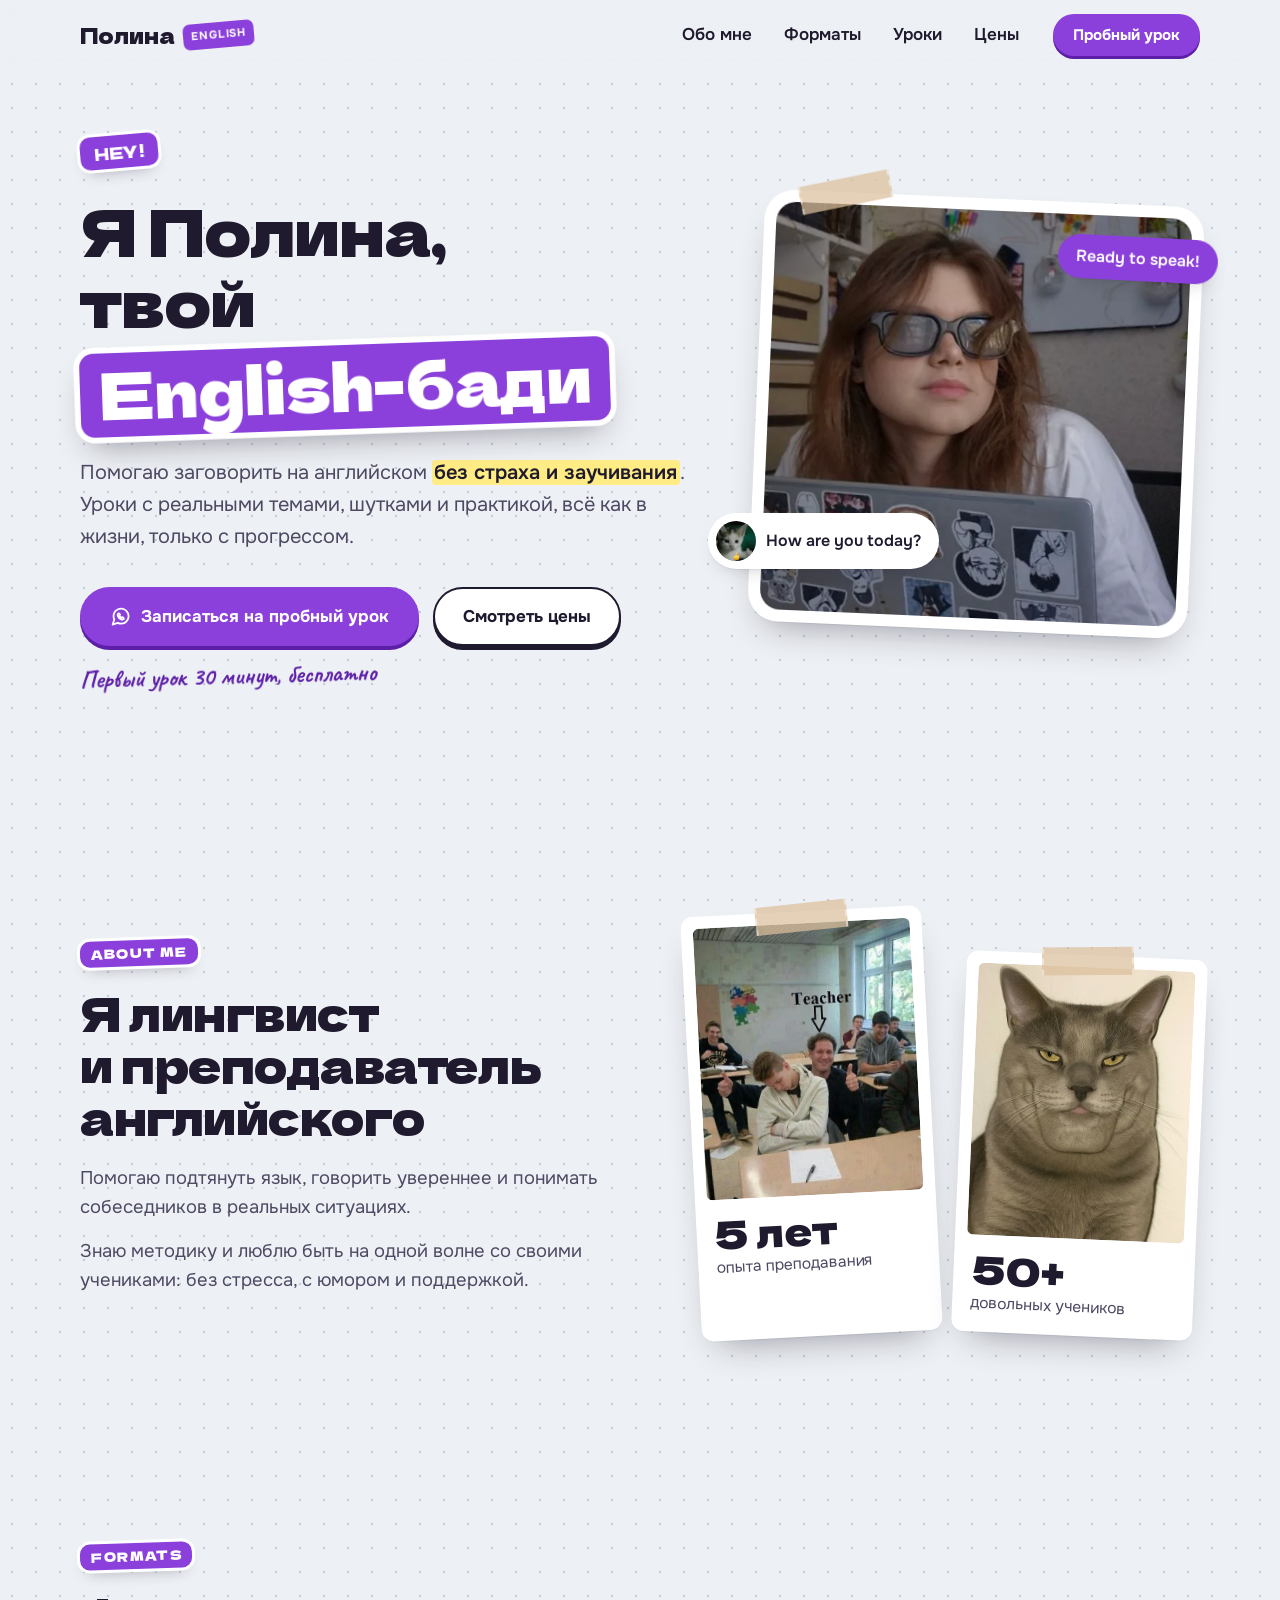
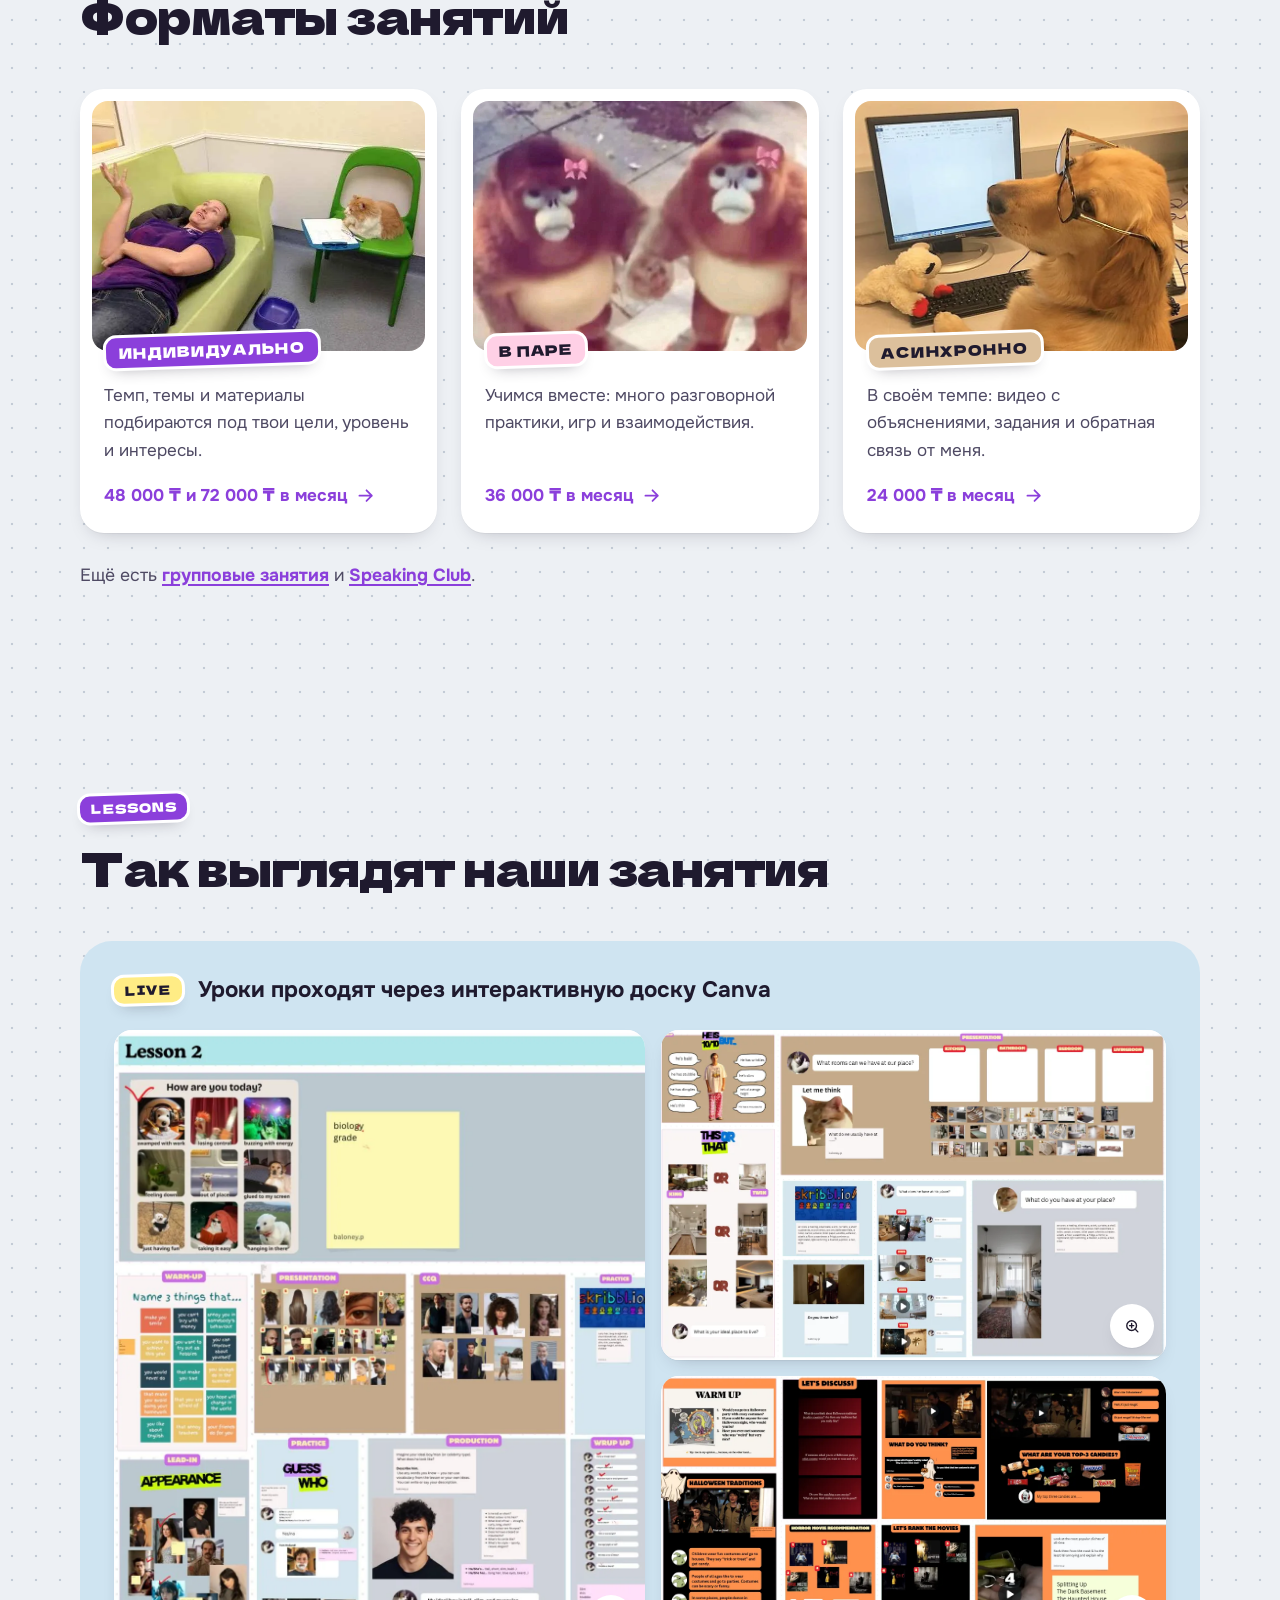
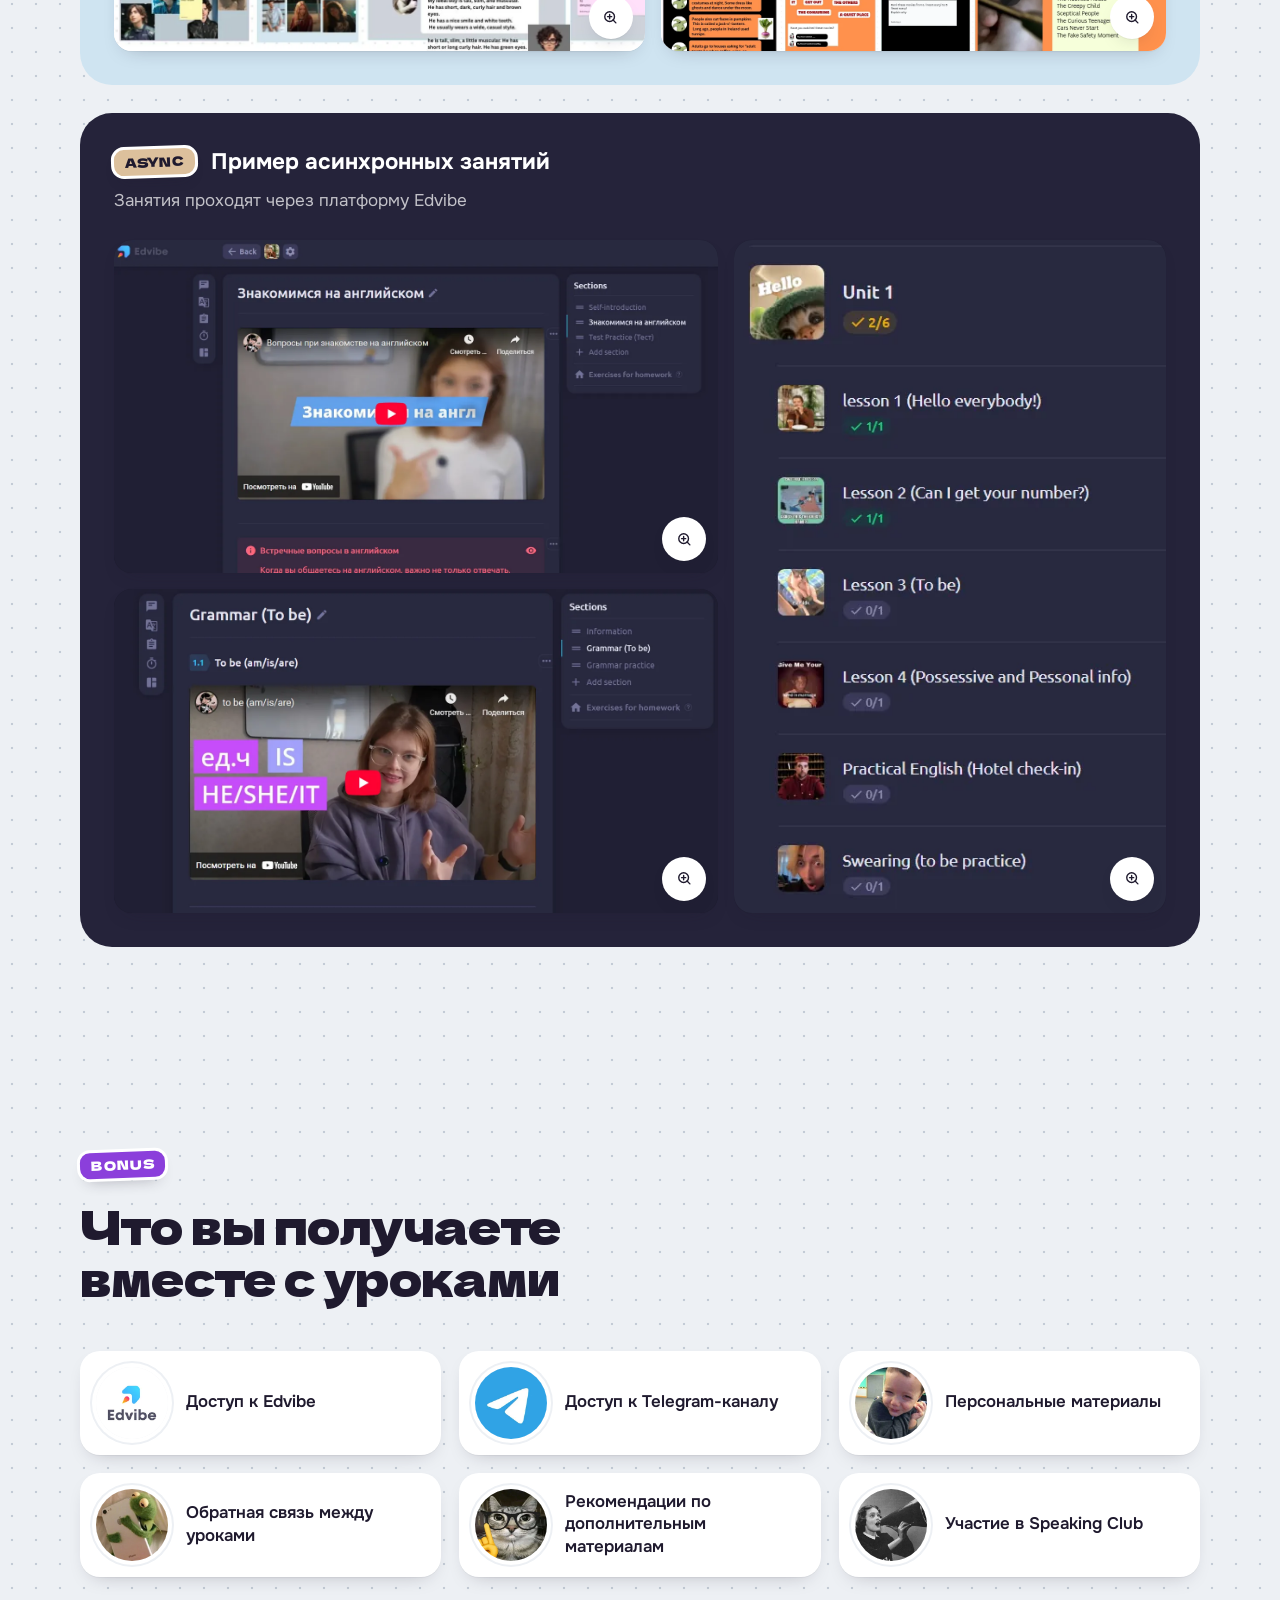
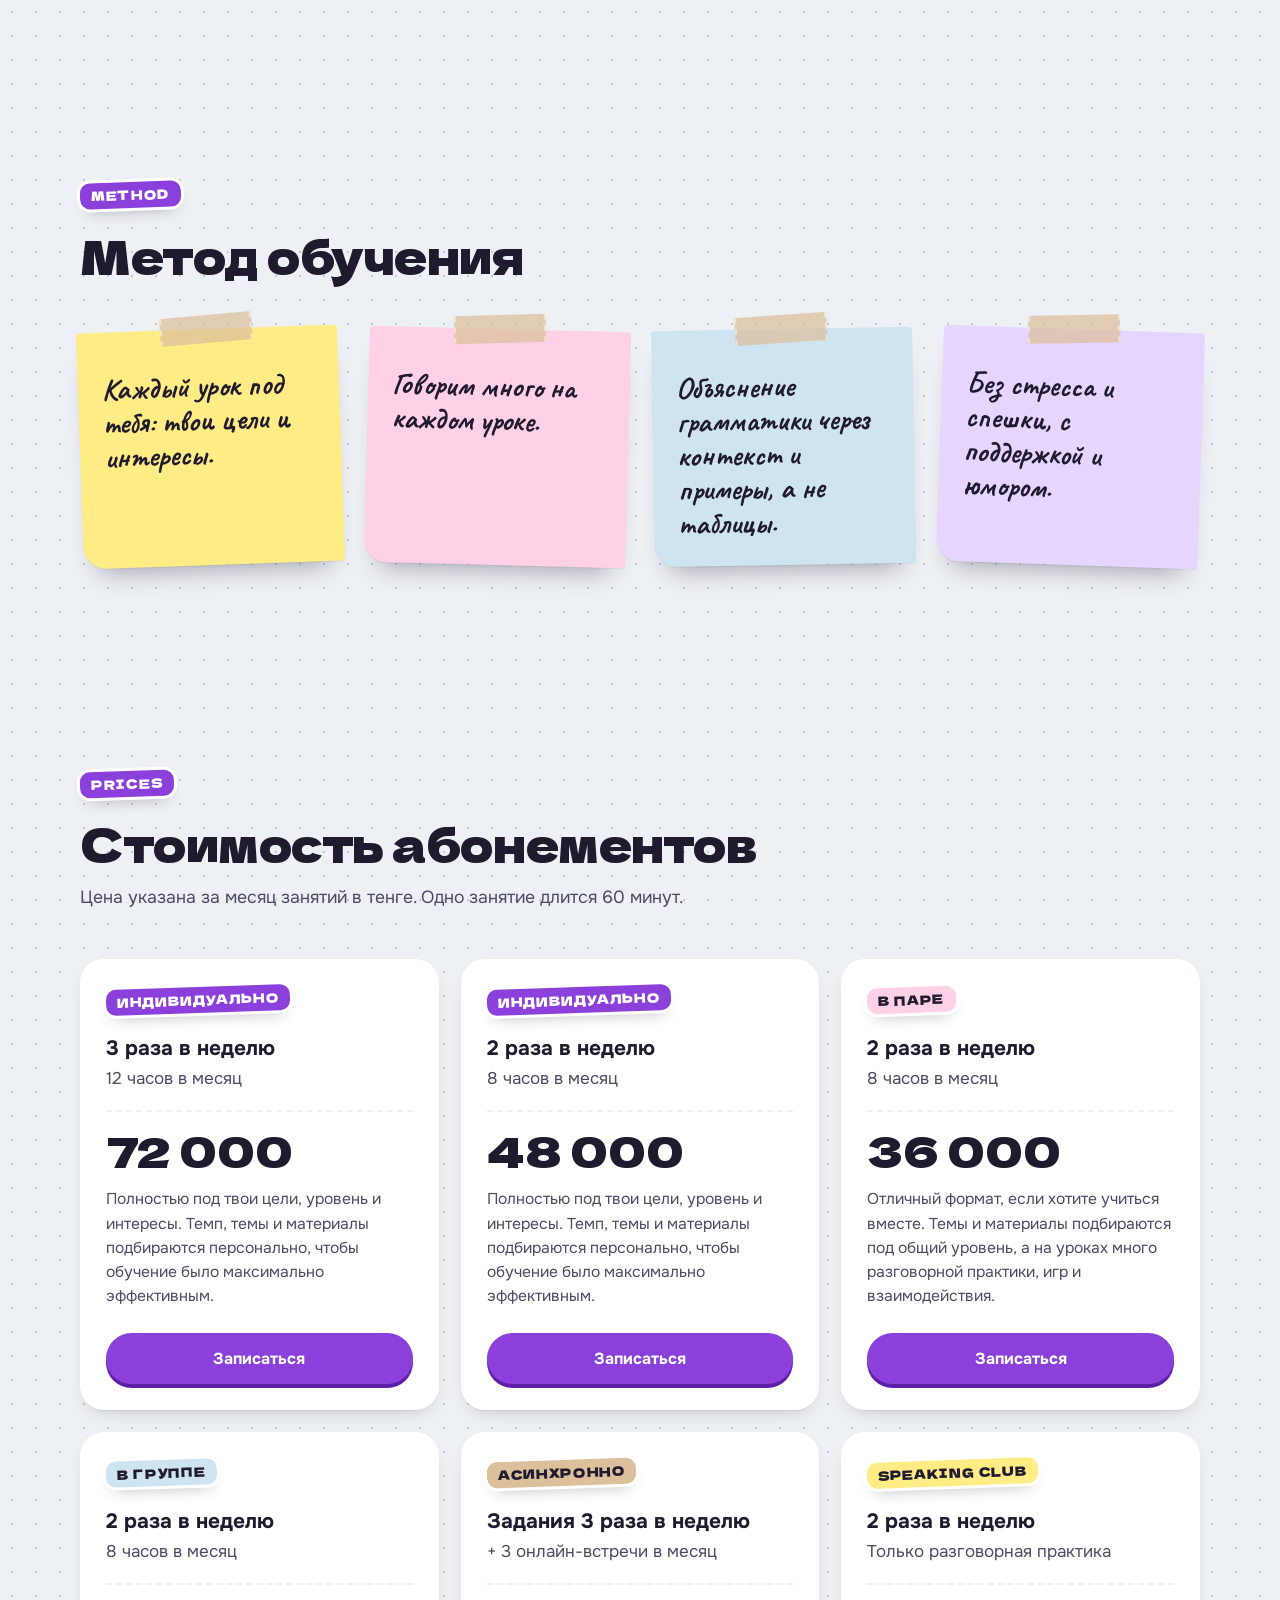
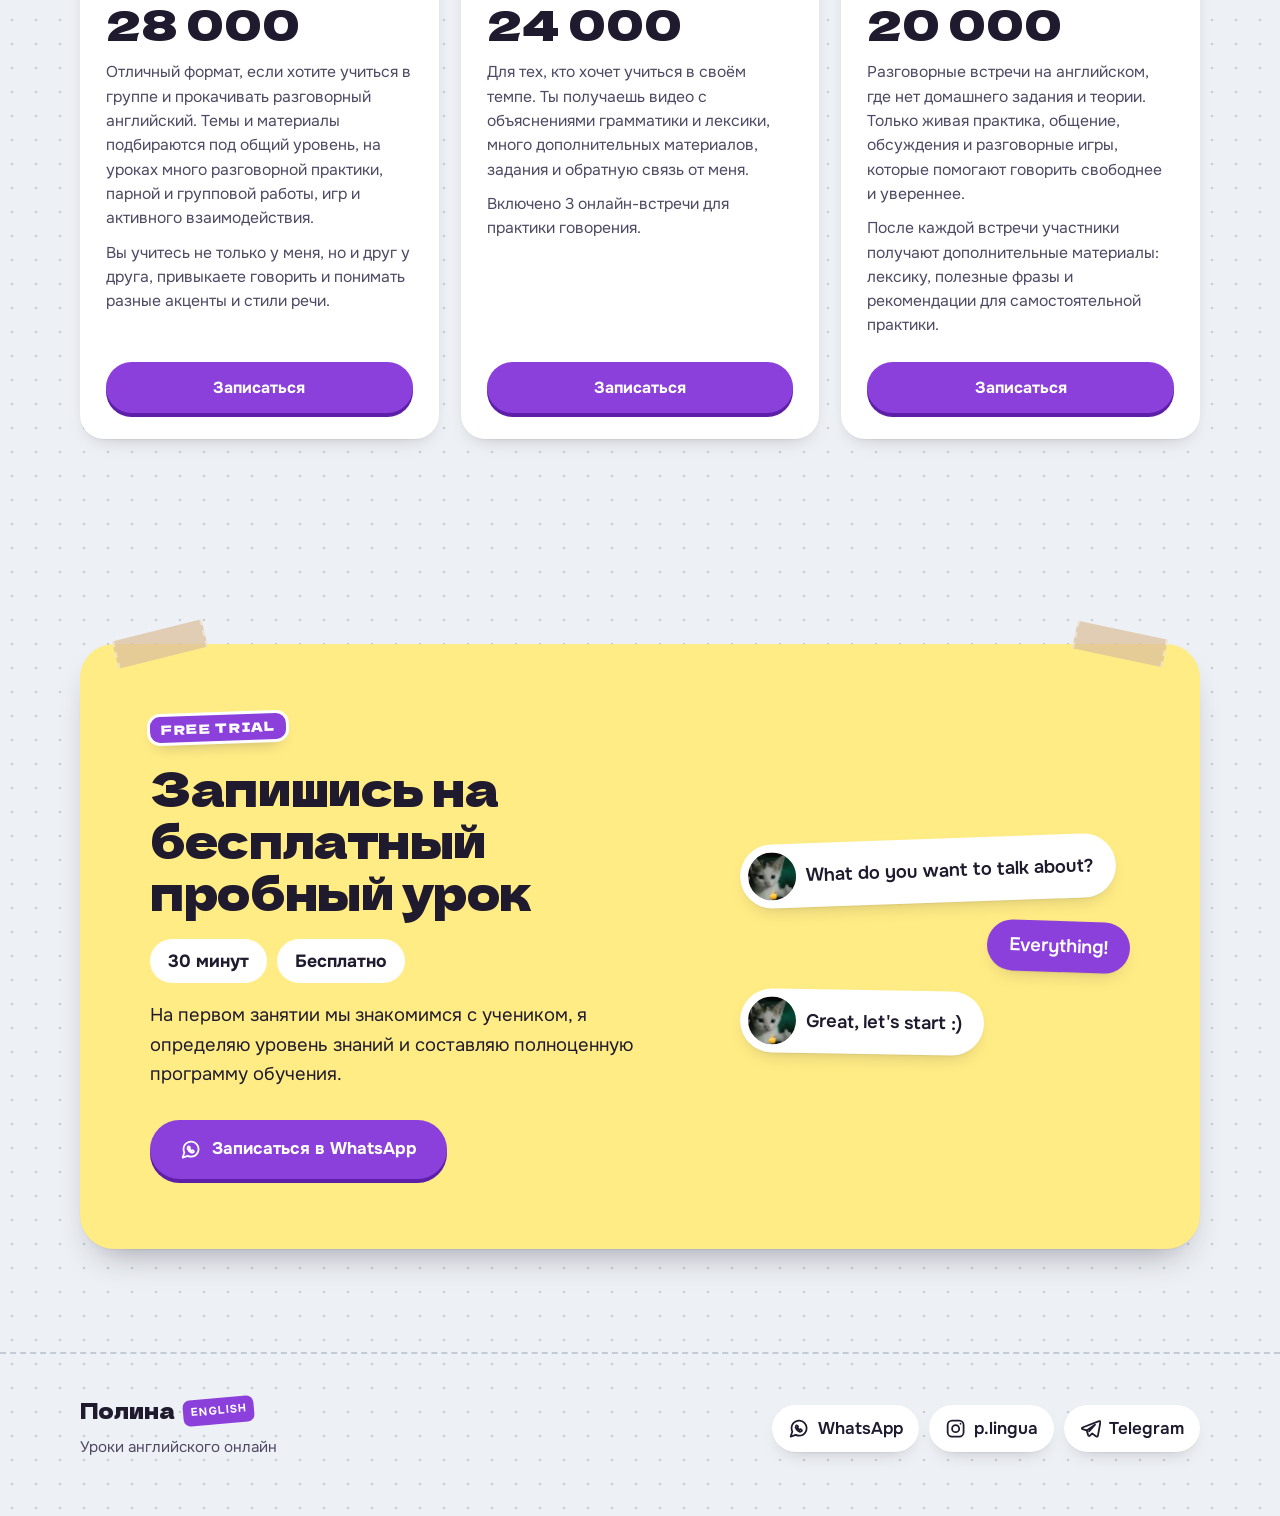
==== commit 65ded544: "Убрать подпись "₸ / мес" у цен в карточках абонементов Валюта и период уже указаны под заголовком ра" ====
--- a/index.html
+++ b/index.html
@@ -245,7 +245,7 @@
           <span class="tag tag--violet">Индивидуально</span>
           <h3 class="plan__freq">3 раза в неделю</h3>
           <p class="plan__meta">12 часов в месяц</p>
-          <p class="plan__price">72 000 <small>₸ / мес</small></p>
+          <p class="plan__price">72 000</p>
           <p class="plan__desc">Полностью под твои цели, уровень и интересы. Темп, темы и материалы подбираются персонально, чтобы обучение было максимально эффективным.</p>
           <a class="btn btn--primary btn--block" href="https://wa.me/77473617935" data-wa="Интересуют индивидуальные занятия 3 раза в неделю.">Записаться</a>
         </article>
@@ -254,7 +254,7 @@
           <span class="tag tag--violet">Индивидуально</span>
           <h3 class="plan__freq">2 раза в неделю</h3>
           <p class="plan__meta">8 часов в месяц</p>
-          <p class="plan__price">48 000 <small>₸ / мес</small></p>
+          <p class="plan__price">48 000</p>
           <p class="plan__desc">Полностью под твои цели, уровень и интересы. Темп, темы и материалы подбираются персонально, чтобы обучение было максимально эффективным.</p>
           <a class="btn btn--primary btn--block" href="https://wa.me/77473617935" data-wa="Интересуют индивидуальные занятия 2 раза в неделю.">Записаться</a>
         </article>
@@ -263,7 +263,7 @@
           <span class="tag tag--pink">В паре</span>
           <h3 class="plan__freq">2 раза в неделю</h3>
           <p class="plan__meta">8 часов в месяц</p>
-          <p class="plan__price">36 000 <small>₸ / мес</small></p>
+          <p class="plan__price">36 000</p>
           <p class="plan__desc">Отличный формат, если хотите учиться вместе. Темы и материалы подбираются под общий уровень, а на уроках много разговорной практики, игр и взаимодействия.</p>
           <a class="btn btn--primary btn--block" href="https://wa.me/77473617935" data-wa="Интересуют занятия в паре.">Записаться</a>
         </article>
@@ -272,7 +272,7 @@
           <span class="tag tag--sky">В группе</span>
           <h3 class="plan__freq">2 раза в неделю</h3>
           <p class="plan__meta">8 часов в месяц</p>
-          <p class="plan__price">28 000 <small>₸ / мес</small></p>
+          <p class="plan__price">28 000</p>
           <p class="plan__desc">Отличный формат, если хотите учиться в группе и прокачивать разговорный английский. Темы и материалы подбираются под общий уровень, на уроках много разговорной практики, парной и групповой работы, игр и активного взаимодействия.</p>
           <p class="plan__desc">Вы учитесь не только у меня, но и друг у друга, привыкаете говорить и понимать разные акценты и стили речи.</p>
           <a class="btn btn--primary btn--block" href="https://wa.me/77473617935" data-wa="Интересуют групповые занятия.">Записаться</a>
@@ -282,7 +282,7 @@
           <span class="tag tag--kraft">Асинхронно</span>
           <h3 class="plan__freq">Задания 3 раза в неделю</h3>
           <p class="plan__meta">+ 3 онлайн-встречи в месяц</p>
-          <p class="plan__price">24 000 <small>₸ / мес</small></p>
+          <p class="plan__price">24 000</p>
           <p class="plan__desc">Для тех, кто хочет учиться в своём темпе. Ты получаешь видео с объяснениями грамматики и лексики, много дополнительных материалов, задания и обратную связь от меня.</p>
           <p class="plan__desc">Включено 3 онлайн-встречи для практики говорения.</p>
           <a class="btn btn--primary btn--block" href="https://wa.me/77473617935" data-wa="Интересует асинхронный формат занятий.">Записаться</a>
@@ -292,7 +292,7 @@
           <span class="tag tag--sticky">Speaking Club</span>
           <h3 class="plan__freq">2 раза в неделю</h3>
           <p class="plan__meta">Только разговорная практика</p>
-          <p class="plan__price">20 000 <small>₸ / мес</small></p>
+          <p class="plan__price">20 000</p>
           <p class="plan__desc">Разговорные встречи на английском, где нет домашнего задания и теории. Только живая практика, общение, обсуждения и разговорные игры, которые помогают говорить свободнее и увереннее.</p>
           <p class="plan__desc">После каждой встречи участники получают дополнительные материалы: лексику, полезные фразы и рекомендации для самостоятельной практики.</p>
           <a class="btn btn--primary btn--block" href="https://wa.me/77473617935" data-wa="Интересует Speaking Club.">Записаться</a>
--- a/css/style.css
+++ b/css/style.css
@@ -392,7 +392,6 @@
   line-height: 1;
   white-space: nowrap;
 }
-.plan__price small { font-family: var(--f-body); font-weight: 600; font-size: 1rem; color: var(--ink-2); }
 .plan__desc { color: var(--ink-2); font-size: .98rem; line-height: 1.55; }
 .plan__desc + .plan__desc { margin-top: 10px; }
 .plan .btn { margin-top: auto; }
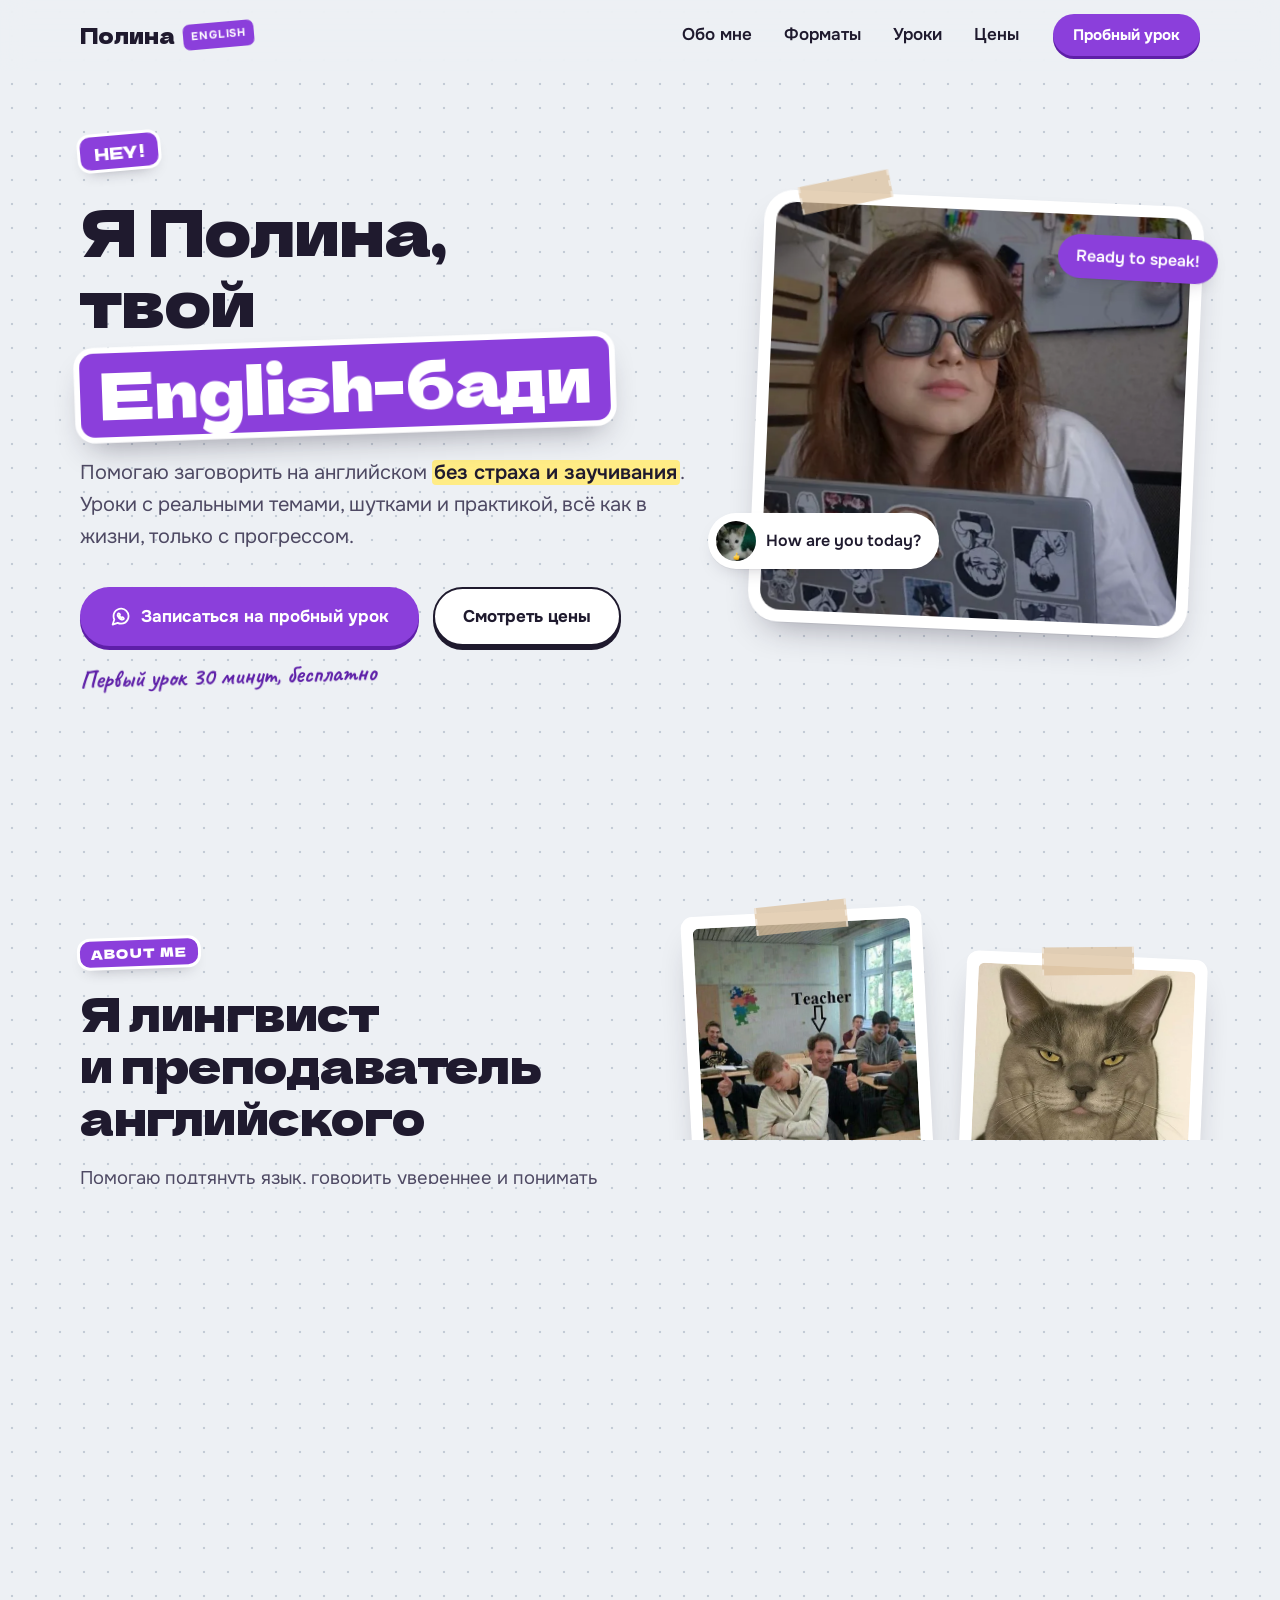
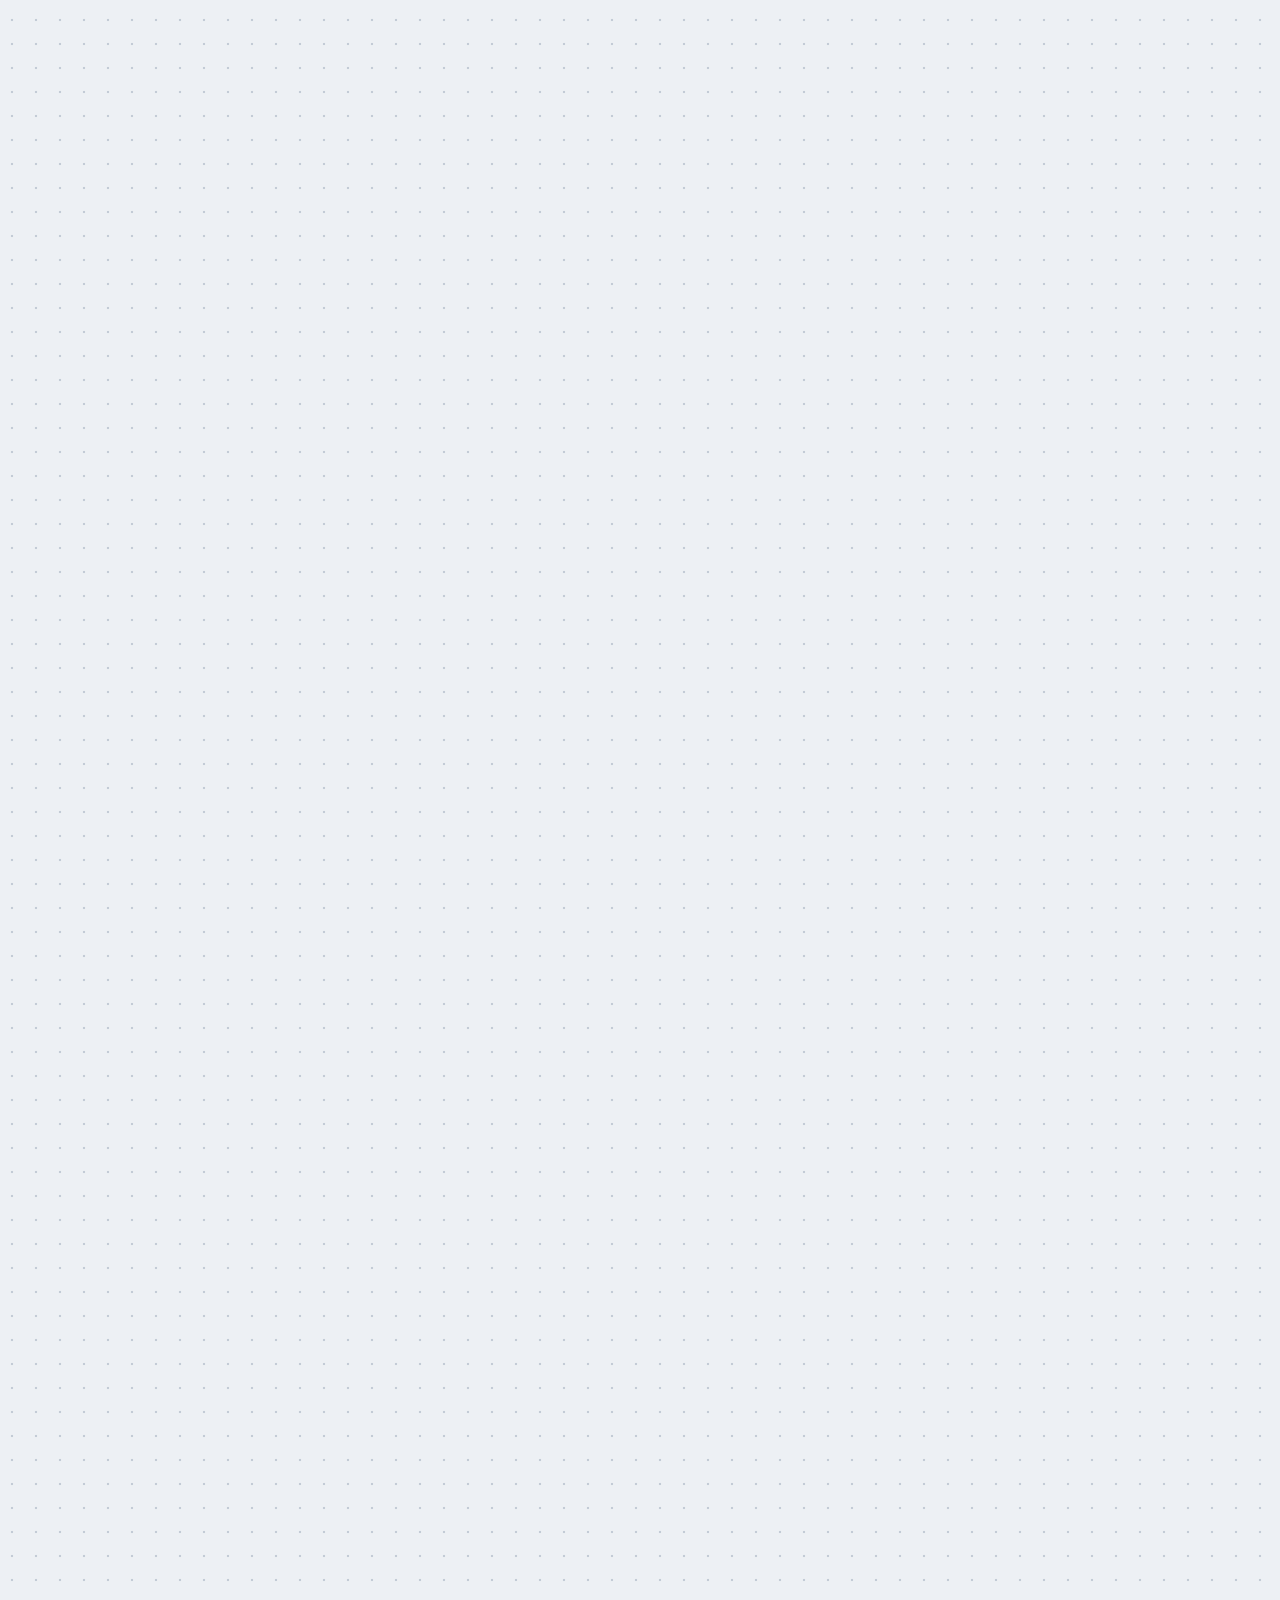
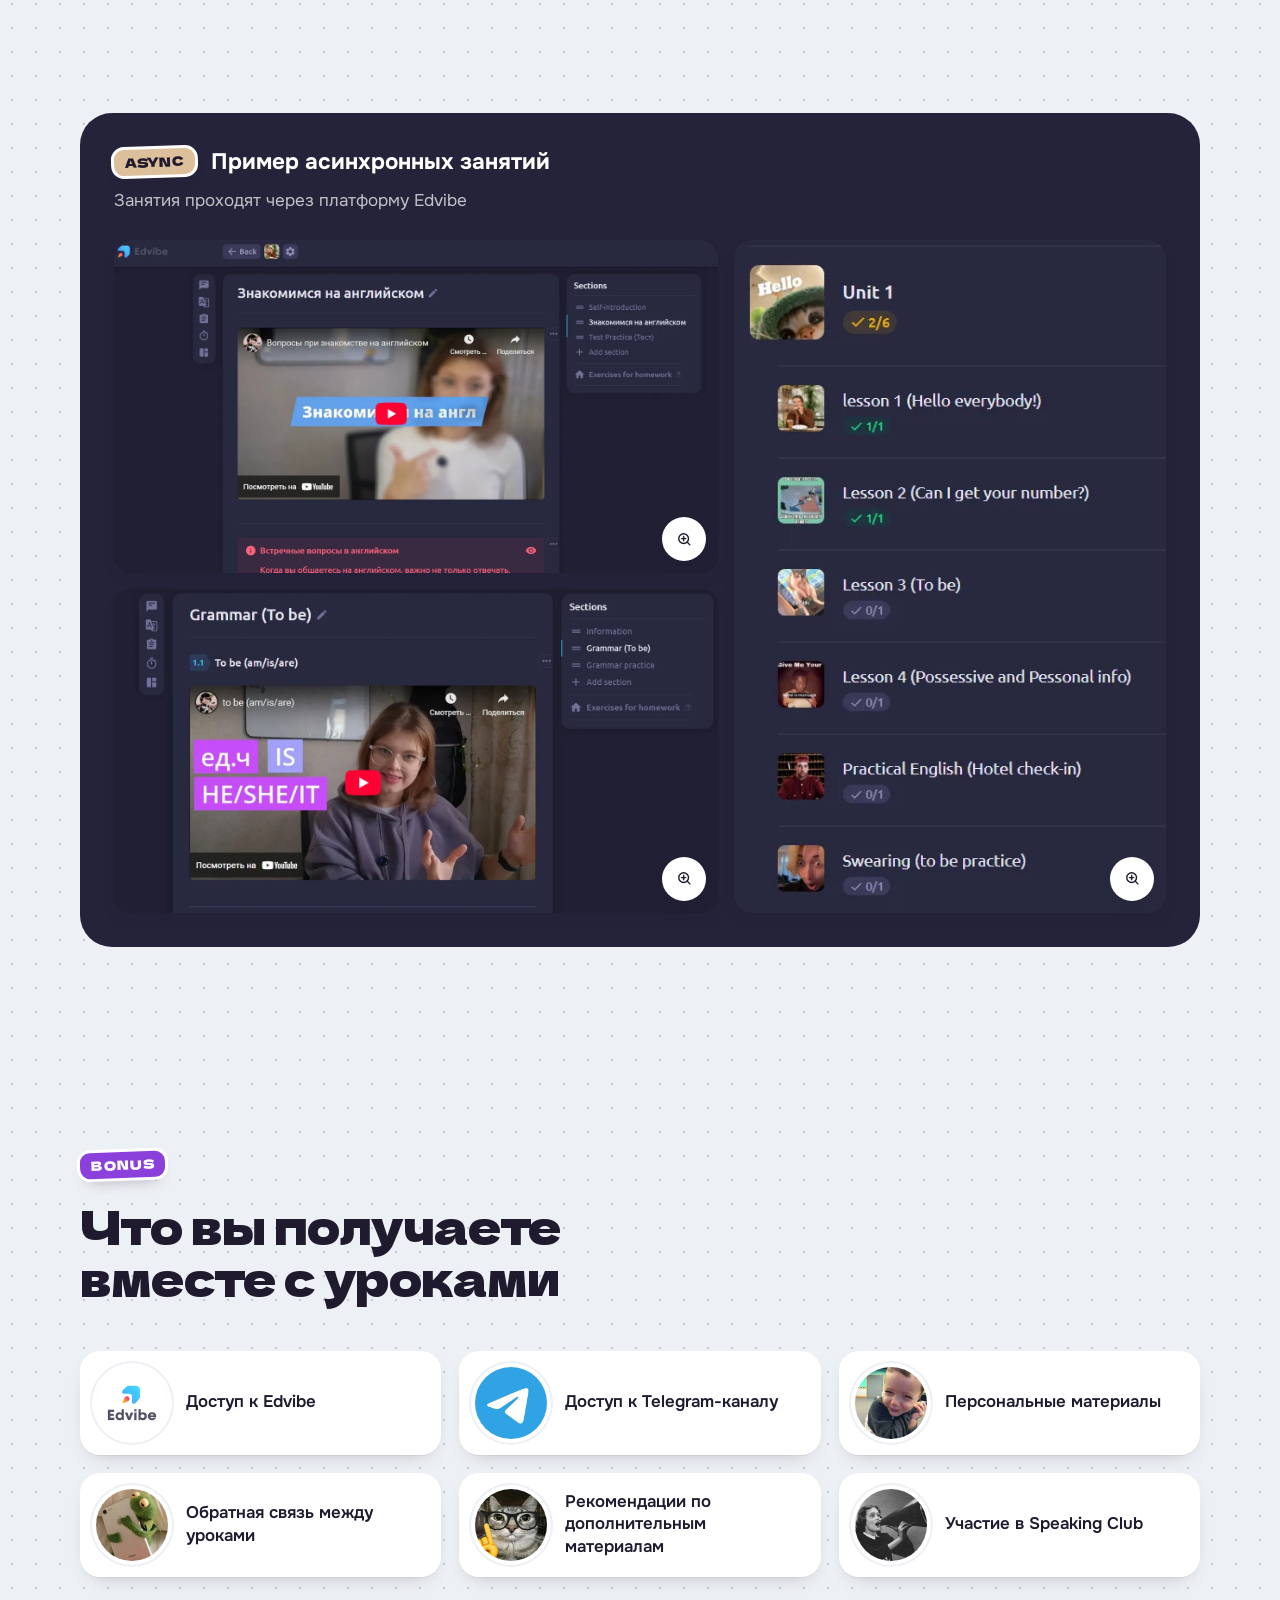
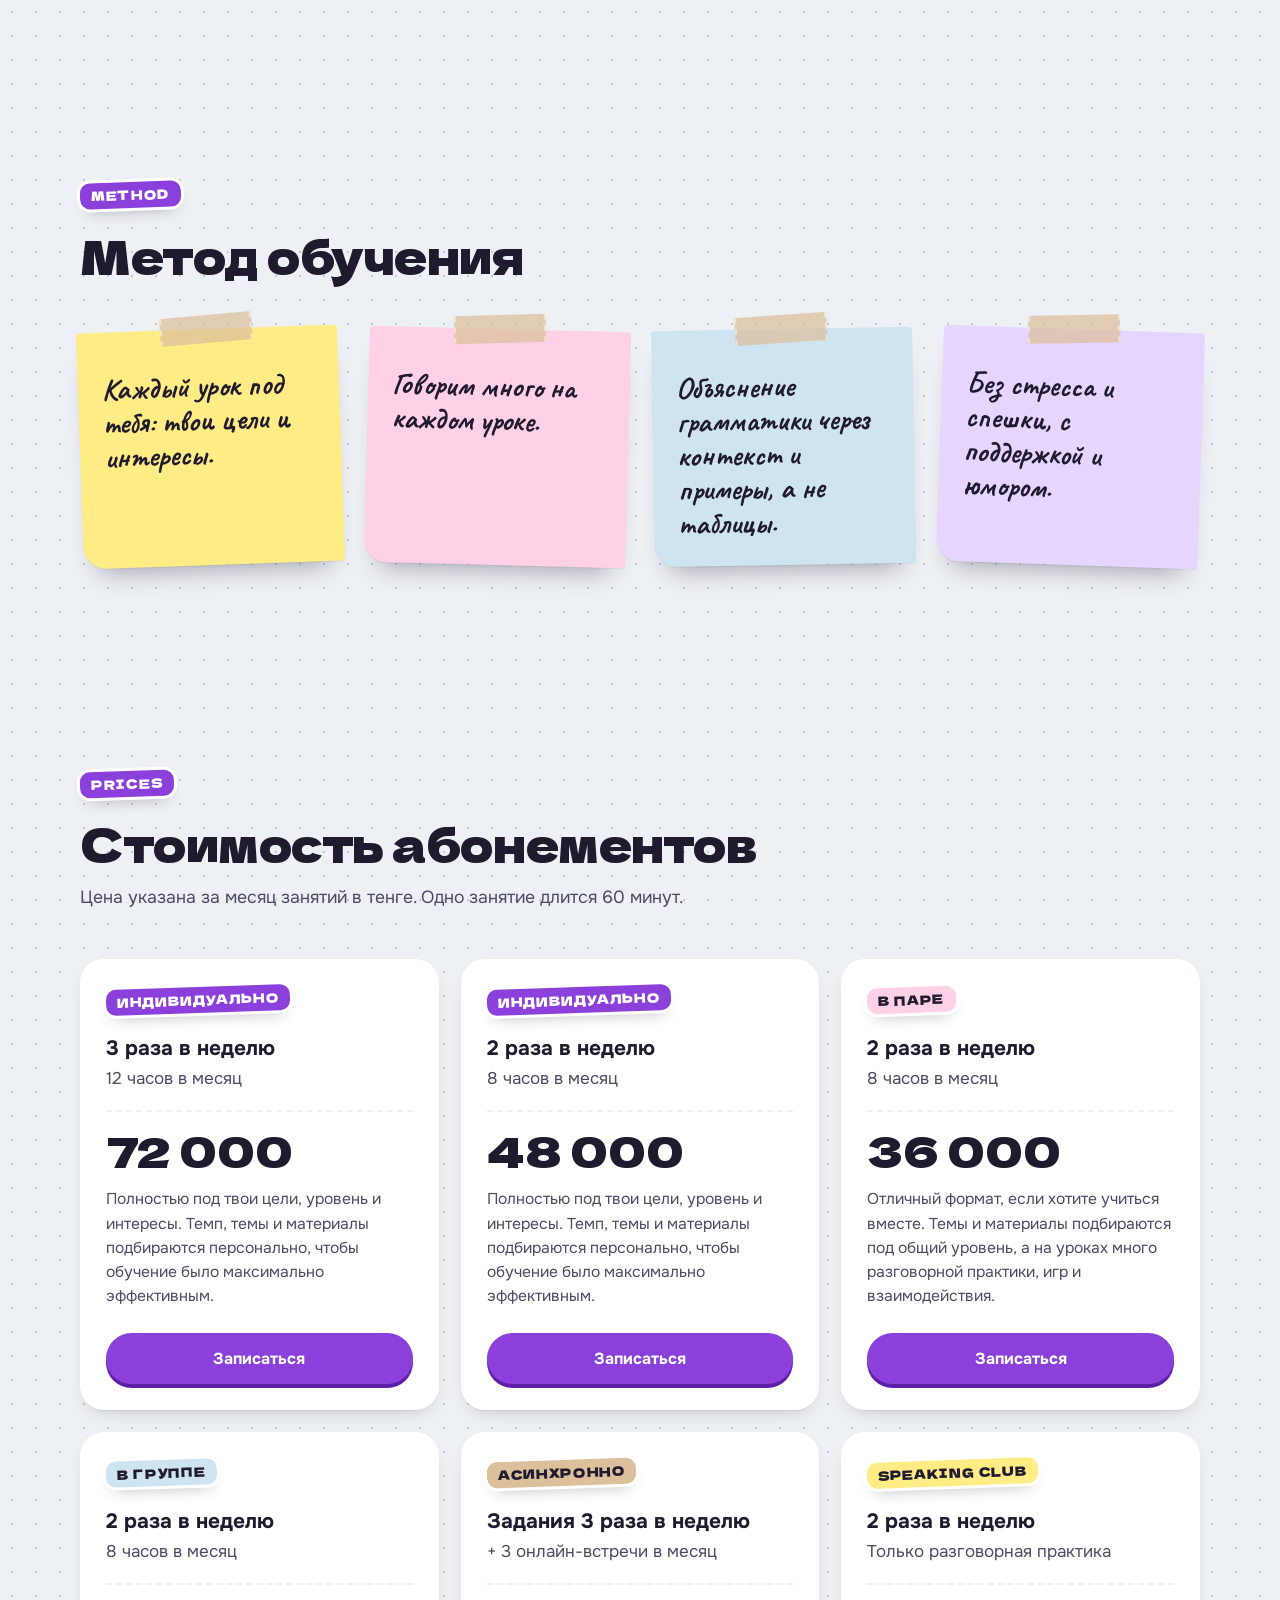
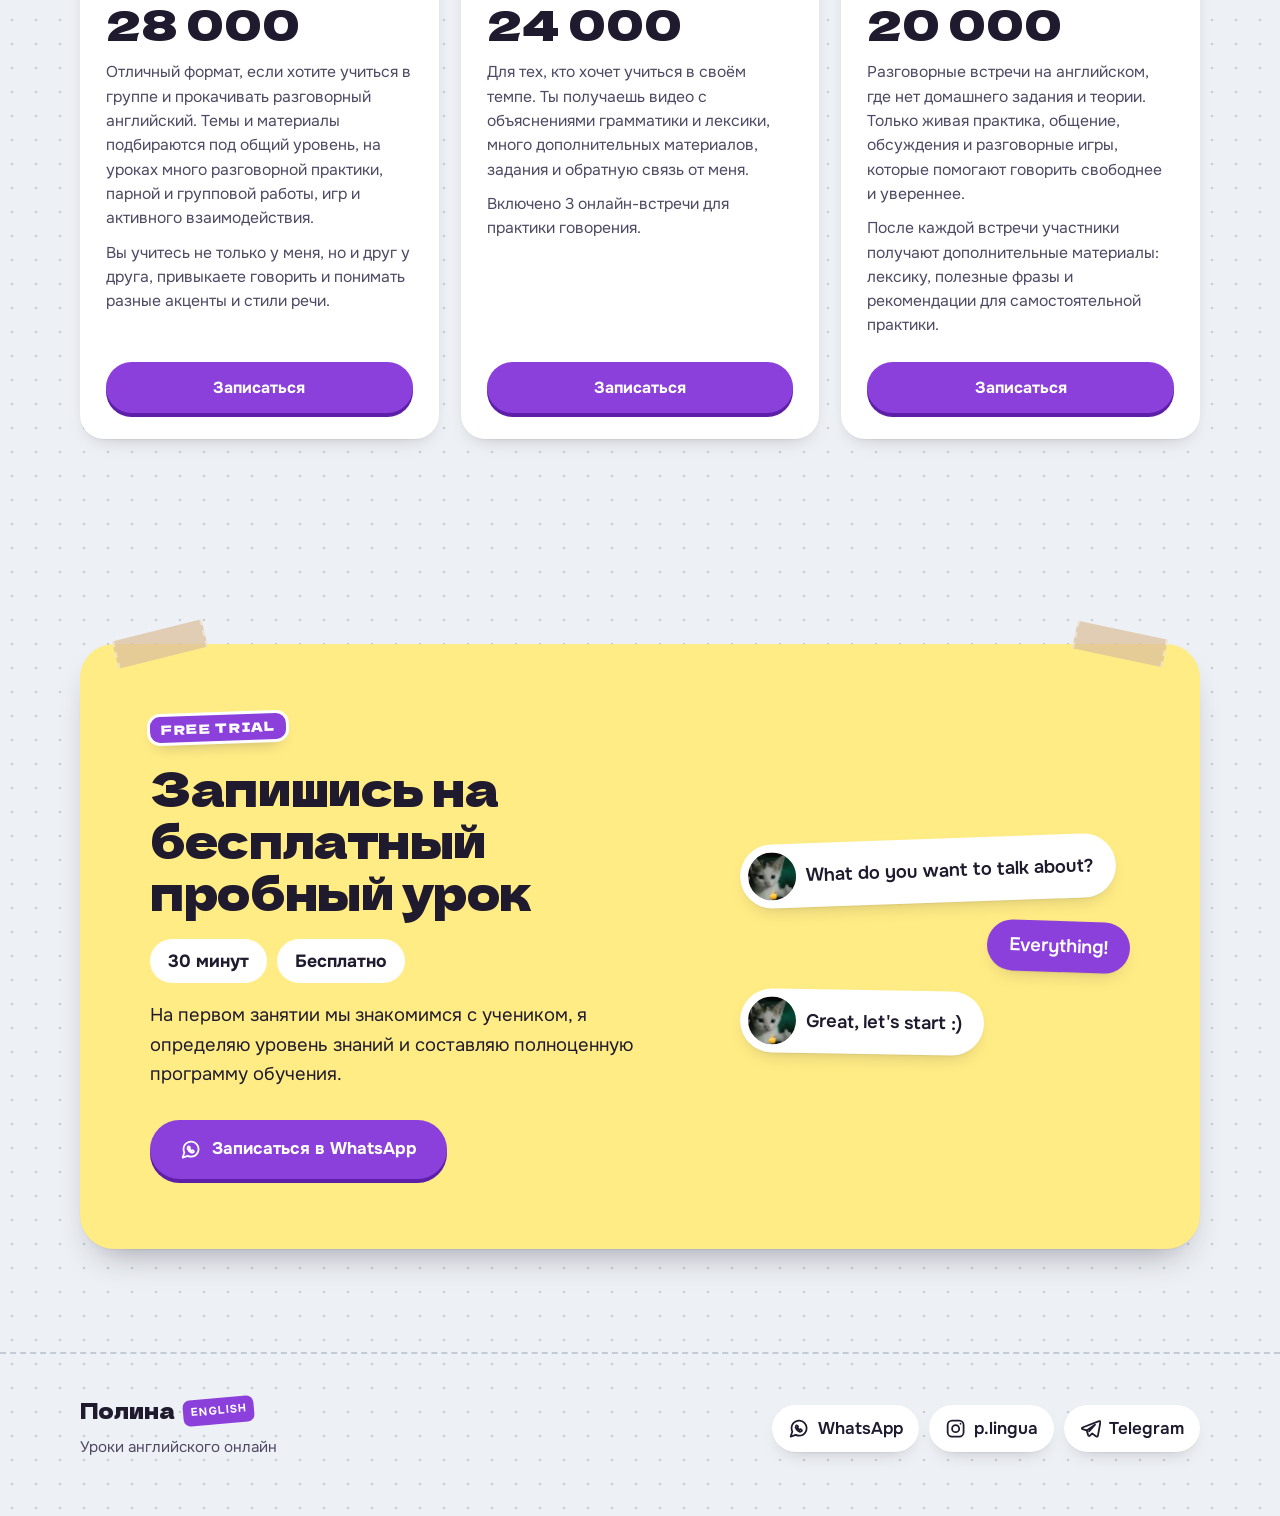
==== commit 8018e0ea: "Убрать "₸ в месяц" в карточках форматов Остаются только суммы, валюта и период указаны в разделе с ц" ====
--- a/index.html
+++ b/index.html
@@ -125,19 +125,19 @@
           <div class="format__img"><img src="img/format-individual.webp" width="600" height="450" alt="Мем: кот-психолог слушает человека на диване" loading="lazy"></div>
           <span class="tag tag--violet format__tag">Индивидуально</span>
           <p>Темп, темы и материалы подбираются под твои цели, уровень и интересы.</p>
-          <span class="format__more">48 000 ₸ и 72 000 ₸ в месяц <svg class="ico"><use href="#i-arrow"/></svg></span>
+          <span class="format__more">48 000 и 72 000 <svg class="ico"><use href="#i-arrow"/></svg></span>
         </a>
         <a class="format" href="#plan-pair" data-reveal>
           <div class="format__img"><img src="img/format-pair.webp" width="585" height="527" alt="Мем: две обезьянки с бантиками держатся за руки" loading="lazy"></div>
           <span class="tag tag--pink format__tag">В паре</span>
           <p>Учимся вместе: много разговорной практики, игр и взаимодействия.</p>
-          <span class="format__more">36 000 ₸ в месяц <svg class="ico"><use href="#i-arrow"/></svg></span>
+          <span class="format__more">36 000 <svg class="ico"><use href="#i-arrow"/></svg></span>
         </a>
         <a class="format" href="#plan-async" data-reveal>
           <div class="format__img"><img src="img/format-async.webp" width="800" height="511" alt="Мем: пёс в очках сидит за компьютером" loading="lazy"></div>
           <span class="tag tag--kraft format__tag">Асинхронно</span>
           <p>В своём темпе: видео с объяснениями, задания и обратная связь от меня.</p>
-          <span class="format__more">24 000 ₸ в месяц <svg class="ico"><use href="#i-arrow"/></svg></span>
+          <span class="format__more">24 000 <svg class="ico"><use href="#i-arrow"/></svg></span>
         </a>
       </div>
       <p class="formats__also" data-reveal>Ещё есть <a href="#plan-group">групповые занятия</a> и <a href="#plan-club">Speaking Club</a>.</p>
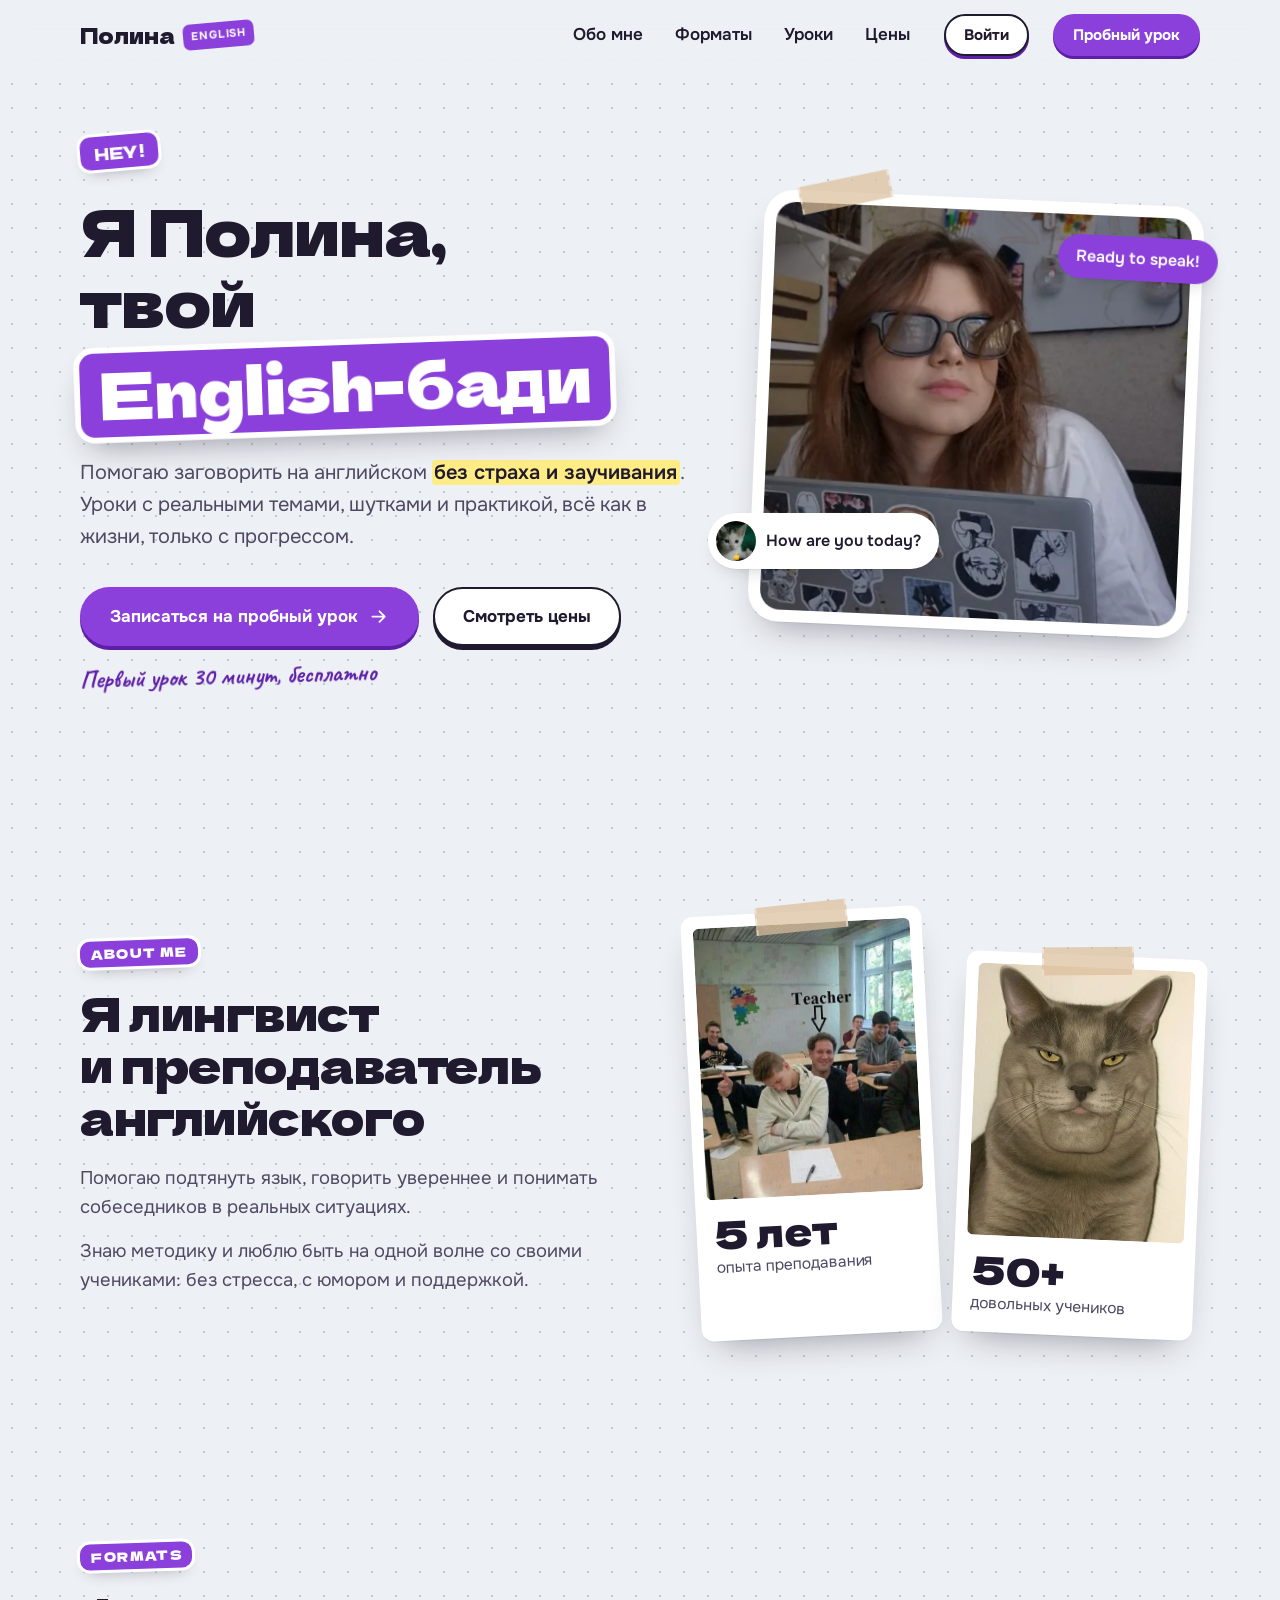
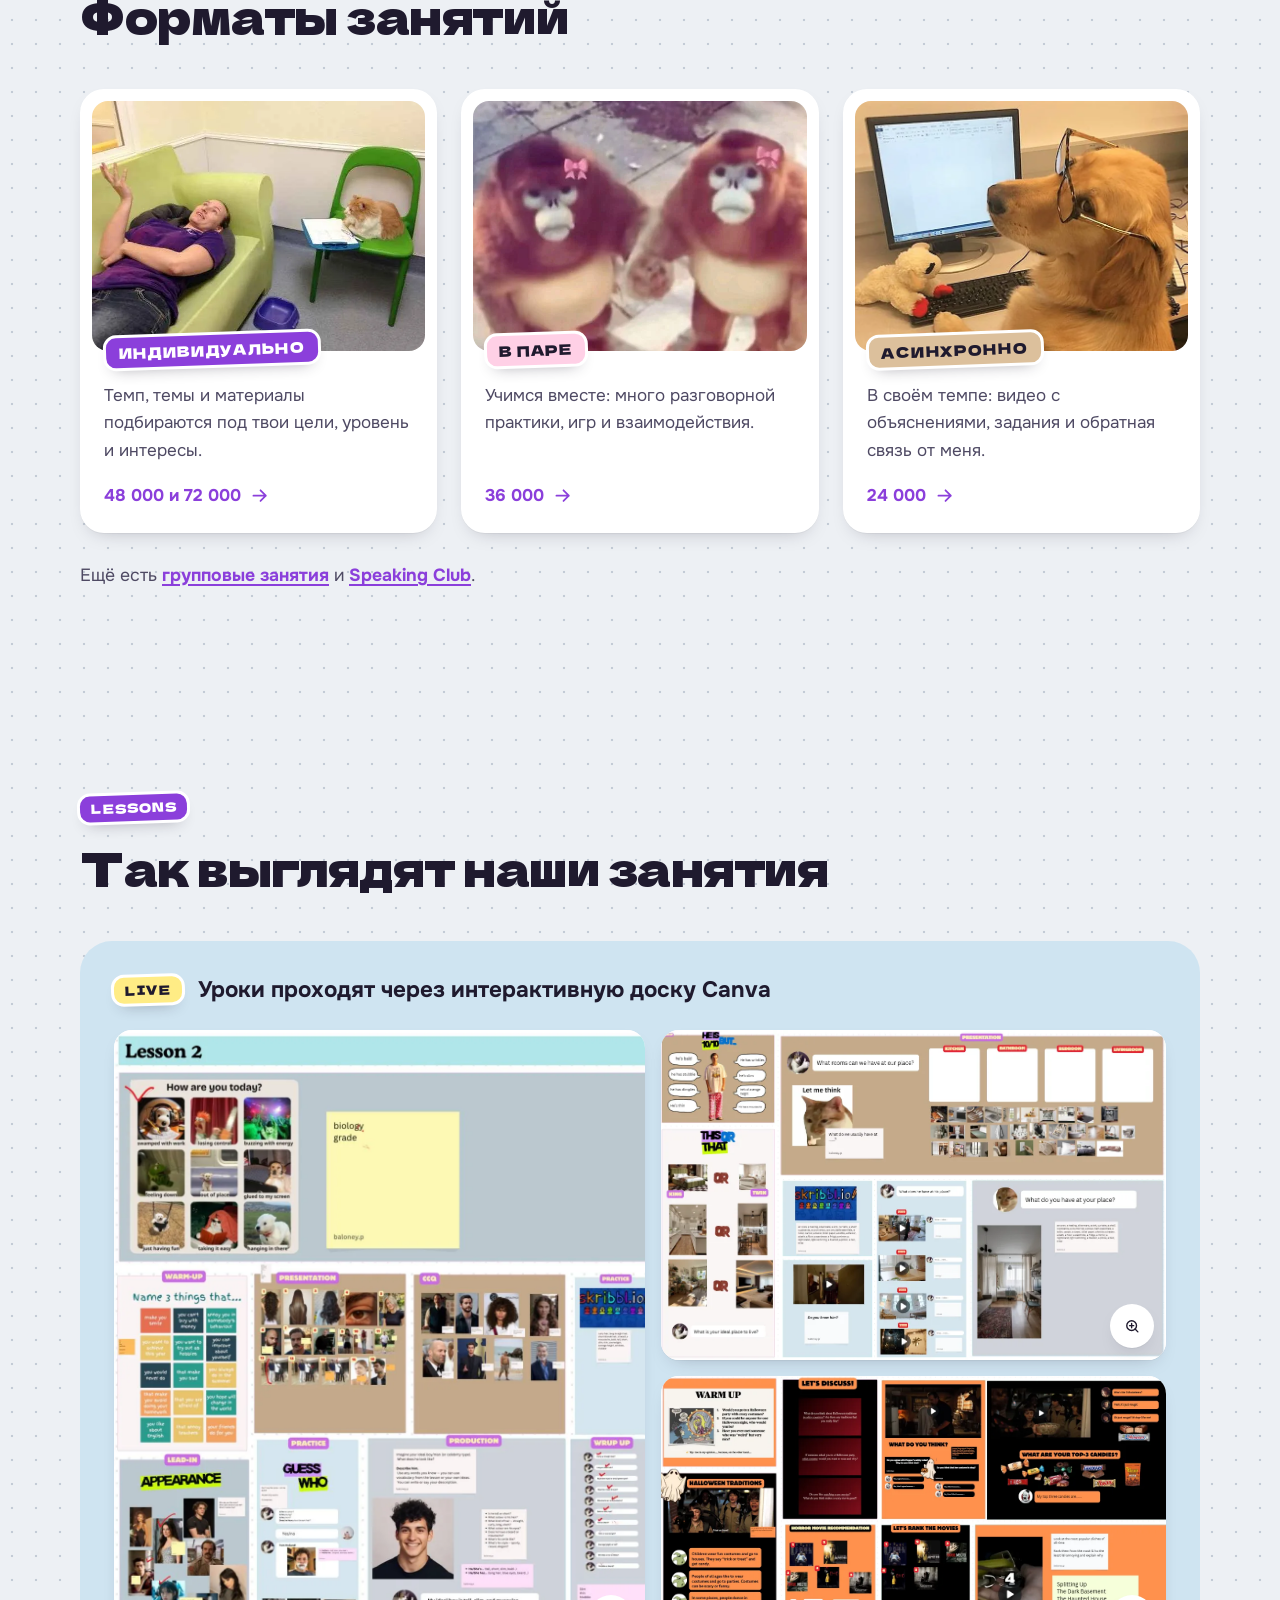
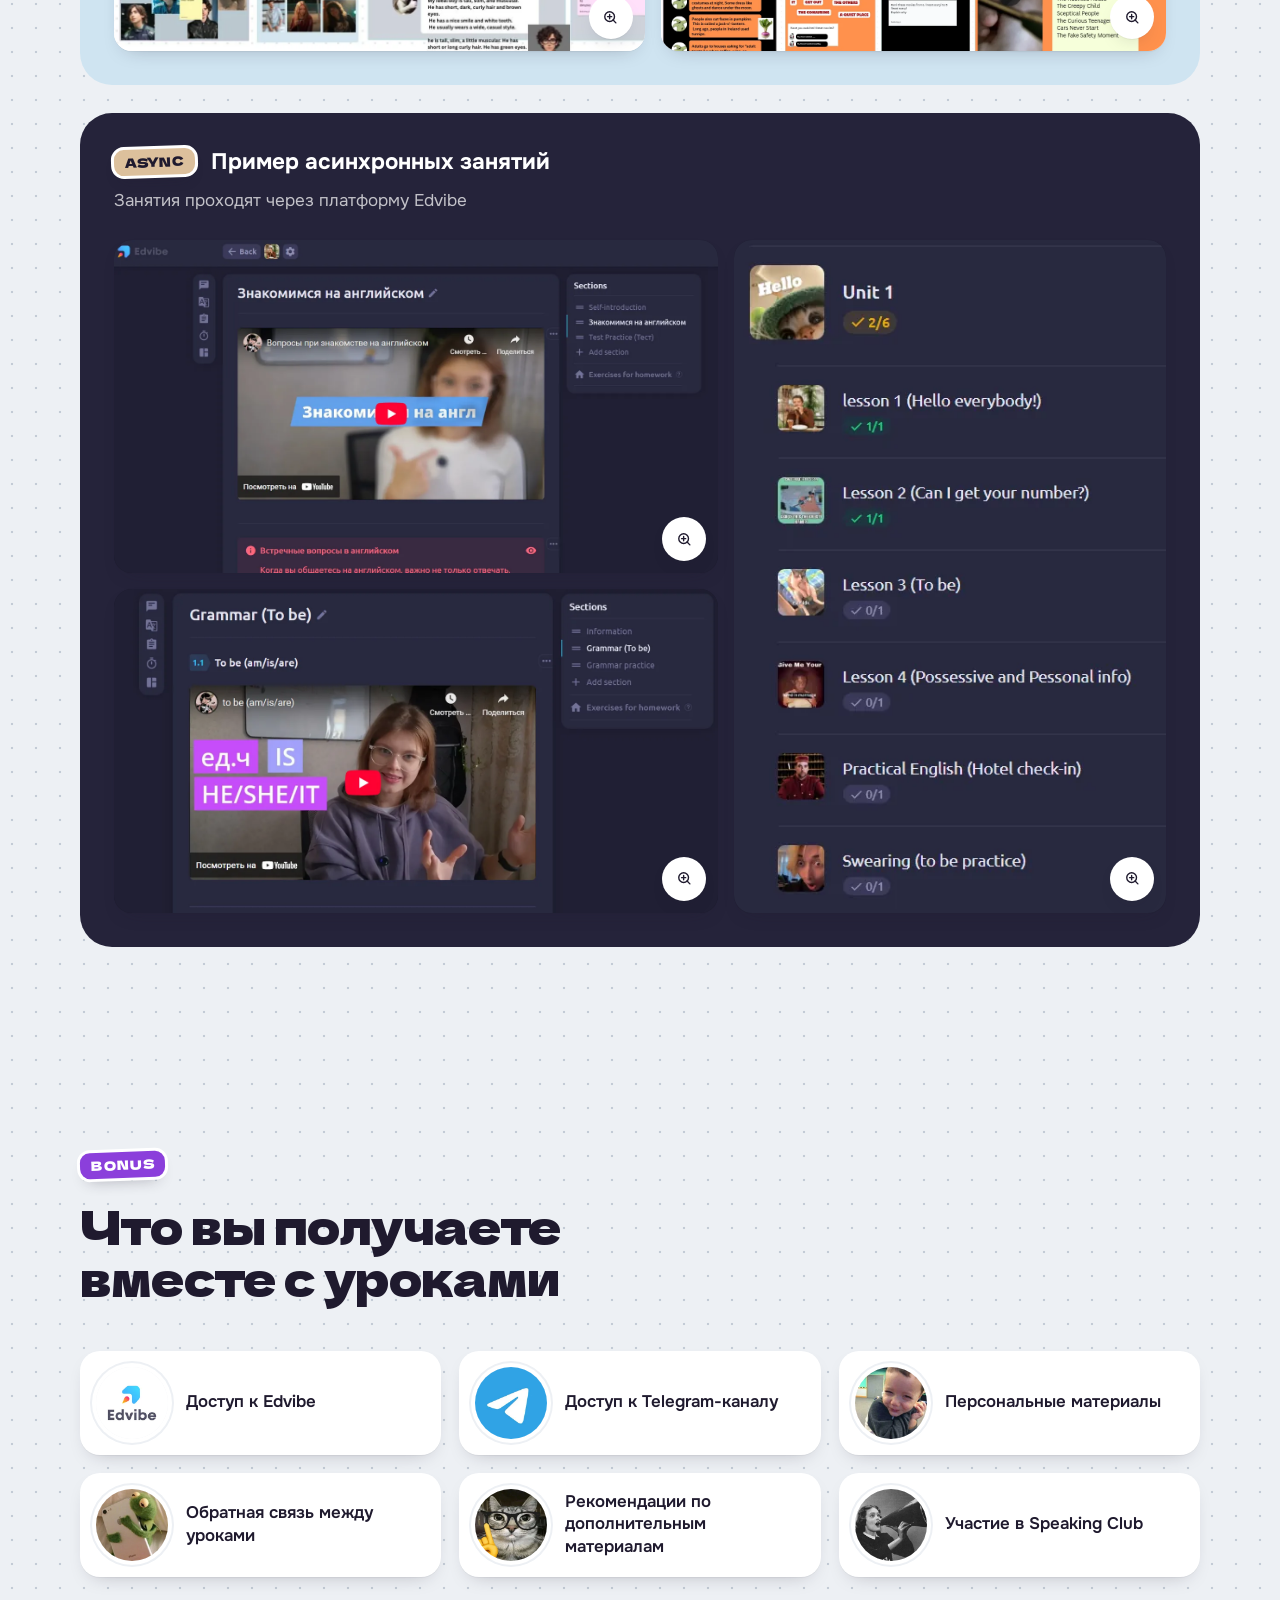
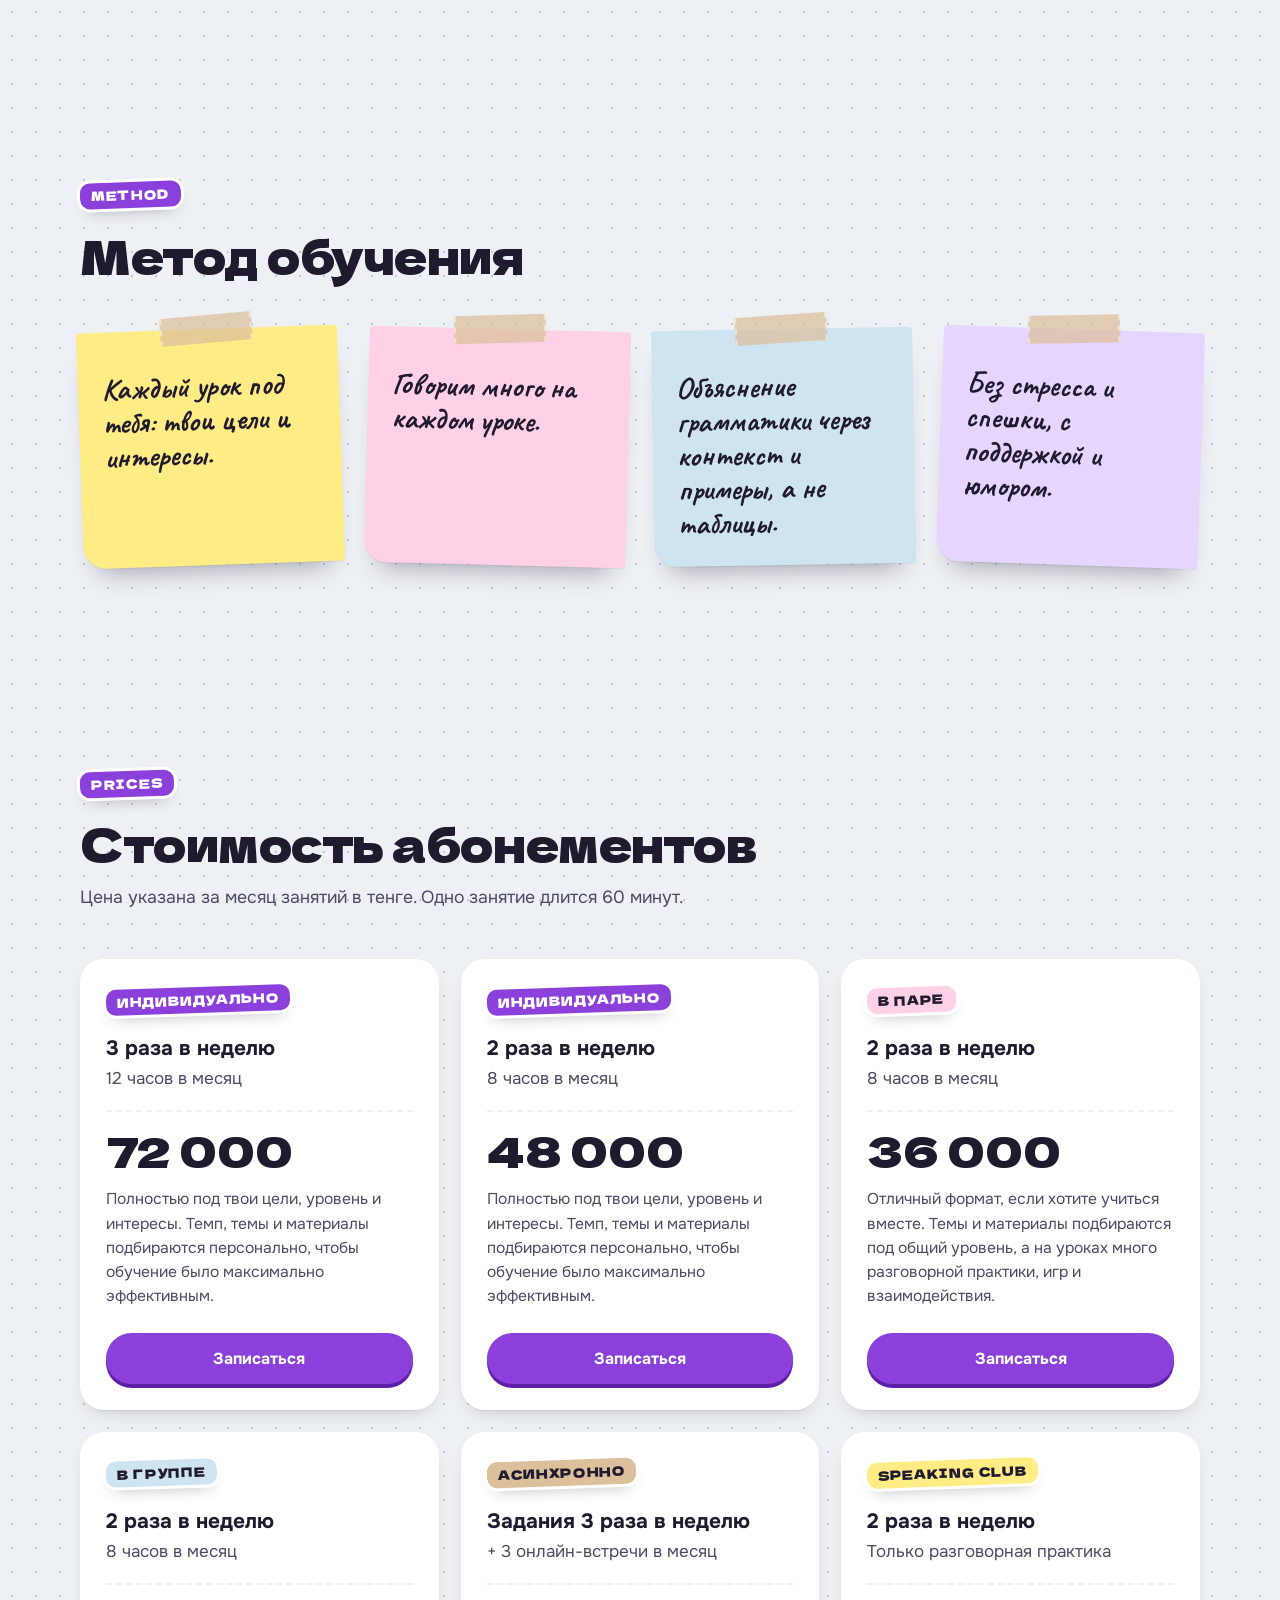
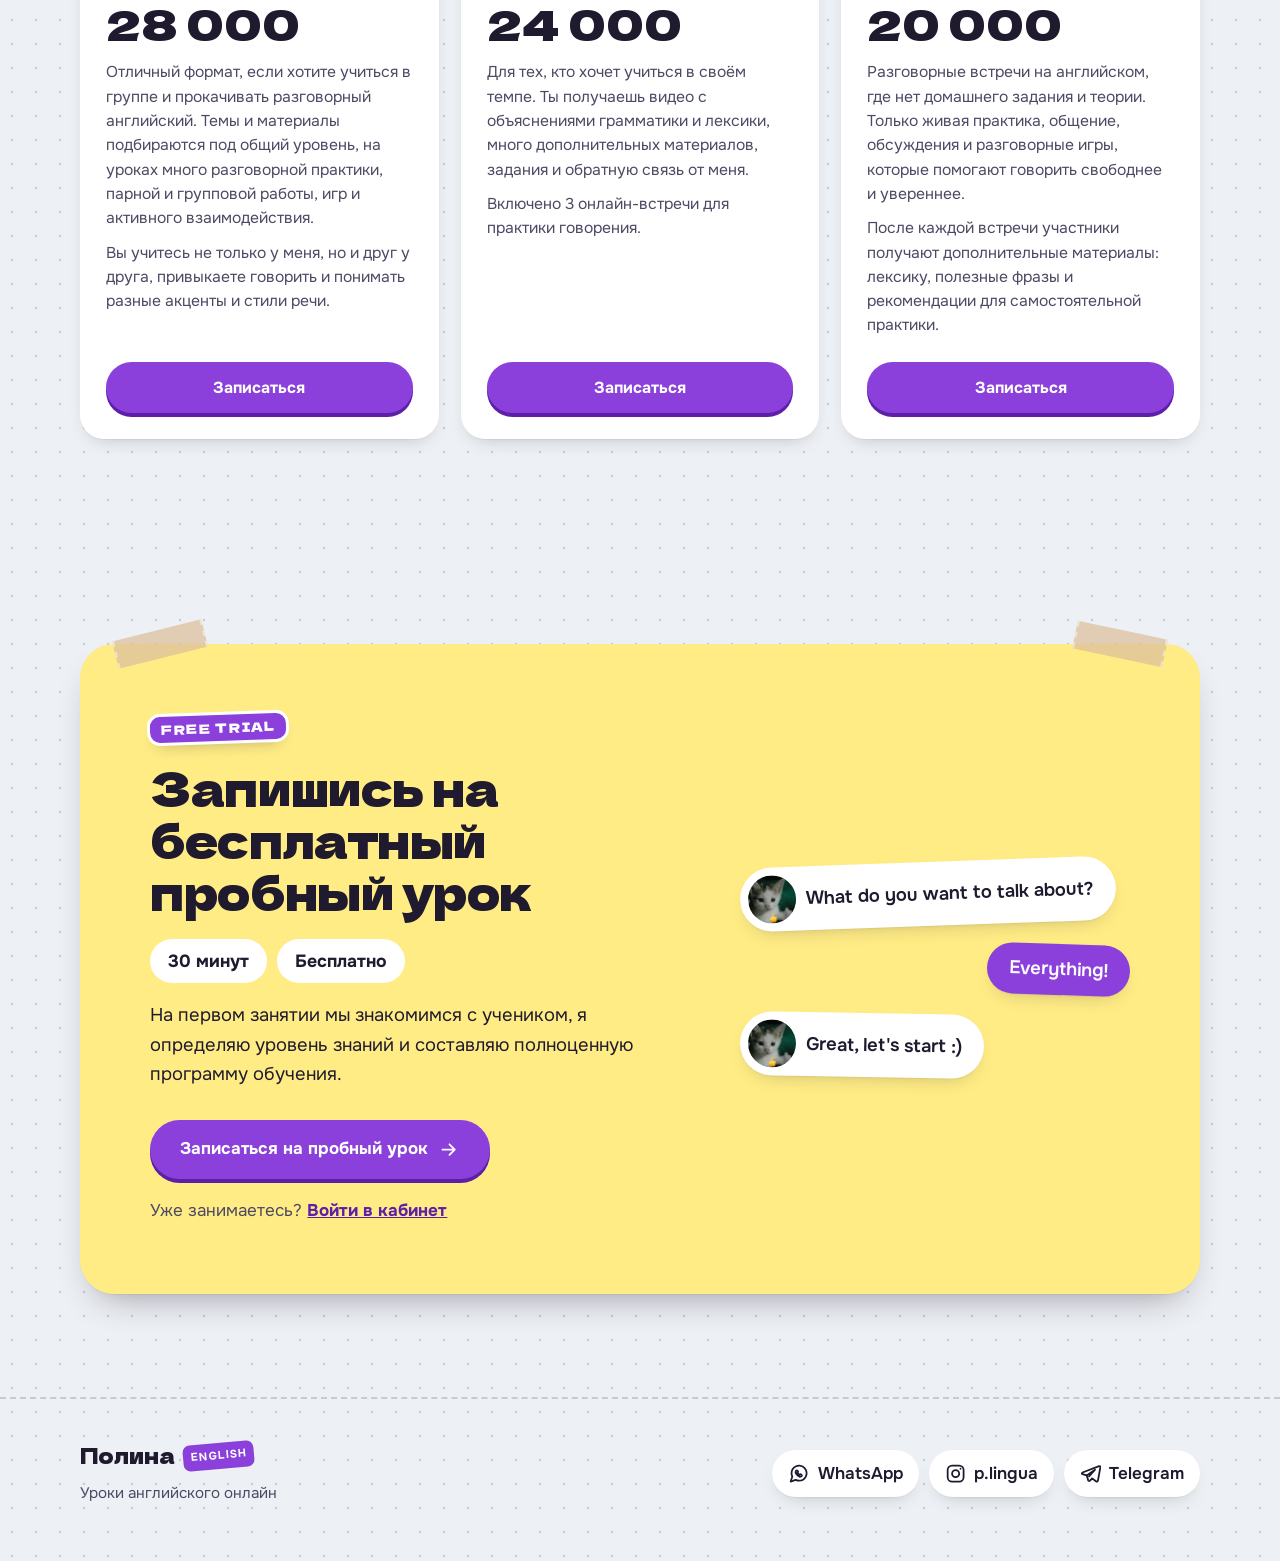
==== commit 2dd04098: "Кнопка «Войти» и запись через кабинет вместо WhatsApp В шапке «Войти», кнопки «Записаться» ведут в р" ====
--- a/index.html
+++ b/index.html
@@ -17,7 +17,7 @@
   <link href="https://fonts.googleapis.com/css2?family=Caveat:wght@600;700&family=Dela+Gothic+One&family=Onest:wght@400;500;600;700&display=swap" rel="stylesheet">
   <link rel="preload" as="image" href="img/hero.webp">
   <link rel="stylesheet" href="css/style.css">
-  <script>document.documentElement.classList.add('js')</script>
+  <script src="js/boot.js"></script>
 </head>
 <body>
 
@@ -44,7 +44,8 @@
       <a href="#lessons">Уроки</a>
       <a href="#prices">Цены</a>
     </nav>
-    <a class="btn btn--primary btn--sm" href="https://wa.me/77473617935" data-wa="">Пробный урок</a>
+    <a class="btn btn--ghost btn--sm nav__login" href="/app/login" data-app="/login">Войти</a>
+    <a class="btn btn--primary btn--sm nav__trial" href="/app/register?intent=trial" data-app="/register?intent=trial">Пробный урок</a>
   </div>
 </header>
 
@@ -63,9 +64,9 @@
           Уроки с реальными темами, шутками и практикой, всё как в жизни, только с прогрессом.
         </p>
         <div class="hero__actions">
-          <a class="btn btn--primary btn--lg" href="https://wa.me/77473617935" data-wa="">
-            <svg class="ico"><use href="#i-wa"/></svg>
+          <a class="btn btn--primary btn--lg" href="/app/register?intent=trial" data-app="/register?intent=trial">
             Записаться на пробный урок
+            <svg class="ico"><use href="#i-arrow"/></svg>
           </a>
           <a class="btn btn--ghost btn--lg" href="#prices">Смотреть цены</a>
         </div>
@@ -247,7 +248,7 @@
           <p class="plan__meta">12 часов в месяц</p>
           <p class="plan__price">72 000</p>
           <p class="plan__desc">Полностью под твои цели, уровень и интересы. Темп, темы и материалы подбираются персонально, чтобы обучение было максимально эффективным.</p>
-          <a class="btn btn--primary btn--block" href="https://wa.me/77473617935" data-wa="Интересуют индивидуальные занятия 3 раза в неделю.">Записаться</a>
+          <a class="btn btn--primary btn--block" href="/app/register?next=%2Fplans%3Fplan%3Dindividual-3" data-app="/register?next=%2Fplans%3Fplan%3Dindividual-3">Записаться</a>
         </article>
 
         <article class="plan" data-reveal>
@@ -256,7 +257,7 @@
           <p class="plan__meta">8 часов в месяц</p>
           <p class="plan__price">48 000</p>
           <p class="plan__desc">Полностью под твои цели, уровень и интересы. Темп, темы и материалы подбираются персонально, чтобы обучение было максимально эффективным.</p>
-          <a class="btn btn--primary btn--block" href="https://wa.me/77473617935" data-wa="Интересуют индивидуальные занятия 2 раза в неделю.">Записаться</a>
+          <a class="btn btn--primary btn--block" href="/app/register?next=%2Fplans%3Fplan%3Dindividual-2" data-app="/register?next=%2Fplans%3Fplan%3Dindividual-2">Записаться</a>
         </article>
 
         <article class="plan" id="plan-pair" data-reveal>
@@ -265,7 +266,7 @@
           <p class="plan__meta">8 часов в месяц</p>
           <p class="plan__price">36 000</p>
           <p class="plan__desc">Отличный формат, если хотите учиться вместе. Темы и материалы подбираются под общий уровень, а на уроках много разговорной практики, игр и взаимодействия.</p>
-          <a class="btn btn--primary btn--block" href="https://wa.me/77473617935" data-wa="Интересуют занятия в паре.">Записаться</a>
+          <a class="btn btn--primary btn--block" href="/app/register?next=%2Fplans%3Fplan%3Dpair" data-app="/register?next=%2Fplans%3Fplan%3Dpair">Записаться</a>
         </article>
 
         <article class="plan" id="plan-group" data-reveal>
@@ -275,7 +276,7 @@
           <p class="plan__price">28 000</p>
           <p class="plan__desc">Отличный формат, если хотите учиться в группе и прокачивать разговорный английский. Темы и материалы подбираются под общий уровень, на уроках много разговорной практики, парной и групповой работы, игр и активного взаимодействия.</p>
           <p class="plan__desc">Вы учитесь не только у меня, но и друг у друга, привыкаете говорить и понимать разные акценты и стили речи.</p>
-          <a class="btn btn--primary btn--block" href="https://wa.me/77473617935" data-wa="Интересуют групповые занятия.">Записаться</a>
+          <a class="btn btn--primary btn--block" href="/app/register?next=%2Fplans%3Fplan%3Dgroup" data-app="/register?next=%2Fplans%3Fplan%3Dgroup">Записаться</a>
         </article>
 
         <article class="plan" id="plan-async" data-reveal>
@@ -285,7 +286,7 @@
           <p class="plan__price">24 000</p>
           <p class="plan__desc">Для тех, кто хочет учиться в своём темпе. Ты получаешь видео с объяснениями грамматики и лексики, много дополнительных материалов, задания и обратную связь от меня.</p>
           <p class="plan__desc">Включено 3 онлайн-встречи для практики говорения.</p>
-          <a class="btn btn--primary btn--block" href="https://wa.me/77473617935" data-wa="Интересует асинхронный формат занятий.">Записаться</a>
+          <a class="btn btn--primary btn--block" href="/app/register?next=%2Fplans%3Fplan%3Dasync" data-app="/register?next=%2Fplans%3Fplan%3Dasync">Записаться</a>
         </article>
 
         <article class="plan" id="plan-club" data-reveal>
@@ -295,7 +296,7 @@
           <p class="plan__price">20 000</p>
           <p class="plan__desc">Разговорные встречи на английском, где нет домашнего задания и теории. Только живая практика, общение, обсуждения и разговорные игры, которые помогают говорить свободнее и увереннее.</p>
           <p class="plan__desc">После каждой встречи участники получают дополнительные материалы: лексику, полезные фразы и рекомендации для самостоятельной практики.</p>
-          <a class="btn btn--primary btn--block" href="https://wa.me/77473617935" data-wa="Интересует Speaking Club.">Записаться</a>
+          <a class="btn btn--primary btn--block" href="/app/register?next=%2Fplans%3Fplan%3Dclub" data-app="/register?next=%2Fplans%3Fplan%3Dclub">Записаться</a>
         </article>
       </div>
     </div>
@@ -315,10 +316,11 @@
             <li>Бесплатно</li>
           </ul>
           <p class="body-lg">На первом занятии мы знакомимся с учеником, я определяю уровень знаний и составляю полноценную программу обучения.</p>
-          <a class="btn btn--primary btn--lg" href="https://wa.me/77473617935" data-wa="">
-            <svg class="ico"><use href="#i-wa"/></svg>
-            Записаться в WhatsApp
+          <a class="btn btn--primary btn--lg" href="/app/register?intent=trial" data-app="/register?intent=trial">
+            Записаться на пробный урок
+            <svg class="ico"><use href="#i-arrow"/></svg>
           </a>
+          <p class="trial__login">Уже занимаетесь? <a href="/app/login" data-app="/login">Войти в кабинет</a></p>
         </div>
         <div class="trial__chat" aria-hidden="true">
           <div class="bubble bubble--q">
@@ -355,8 +357,7 @@
 </footer>
 
 <div class="mobile-cta" aria-hidden="true">
-  <a class="btn btn--primary btn--block" href="https://wa.me/77473617935" data-wa="" tabindex="-1">
-    <svg class="ico"><use href="#i-wa"/></svg>
+  <a class="btn btn--primary btn--block" href="/app/register?intent=trial" data-app="/register?intent=trial" tabindex="-1">
     Бесплатный пробный урок
   </a>
 </div>
--- a/css/style.css
+++ b/css/style.css
@@ -143,6 +143,9 @@
 .nav__links a { font-weight: 600; text-decoration: none; padding: 6px 2px; }
 .nav__links a:hover { color: var(--violet); }
 .nav .btn { margin-left: 8px; }
+.nav .nav__login + .nav__trial { margin-left: 0; }
+.trial__login { margin-top: 18px; color: var(--ink-2); }
+.trial__login a { color: var(--violet-deep); font-weight: 700; }
 
 .logo { display: inline-flex; align-items: center; gap: 8px; text-decoration: none; }
 .logo__name { font-family: var(--f-display); font-size: 1.3rem; line-height: 1; }
@@ -492,7 +495,8 @@
 
 @media (max-width: 860px) {
   .nav__links { display: none; }
-  .nav .btn { margin-left: auto; }
+  .nav .nav__login { margin-left: auto; }
+  .nav .nav__trial { margin-left: 8px; }
 
   .hero__grid, .about, .trial { grid-template-columns: 1fr; }
   .hero__media { max-width: 380px; margin-top: 12px; }
@@ -526,6 +530,8 @@
 }
 
 @media (max-width: 600px) {
+  /* the floating button below covers the trial; the header keeps only "Войти" */
+  .nav .nav__trial { display: none; }
   .hero__actions .btn { width: 100%; }
   .formats, .perks, .notes, .plans { grid-template-columns: 1fr; }
   .formats .format:last-child .format__img { aspect-ratio: 4 / 3; }
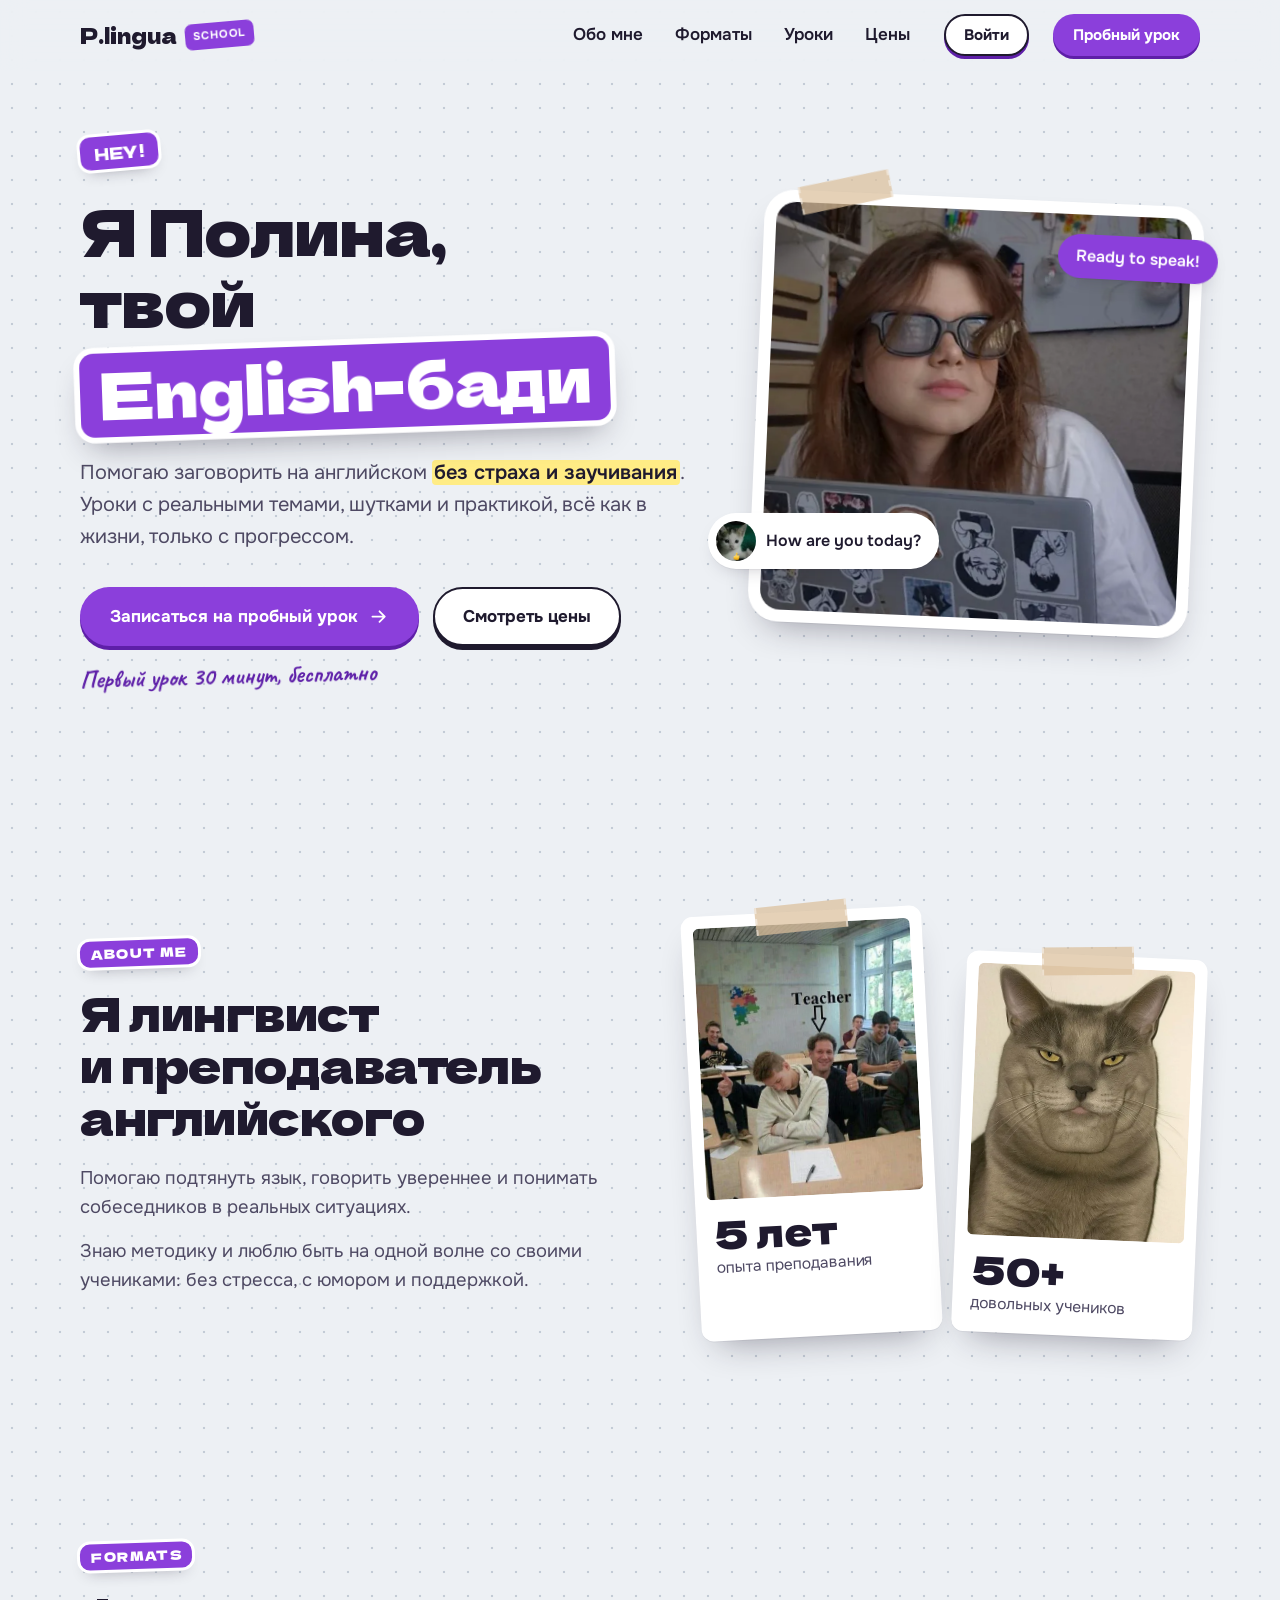
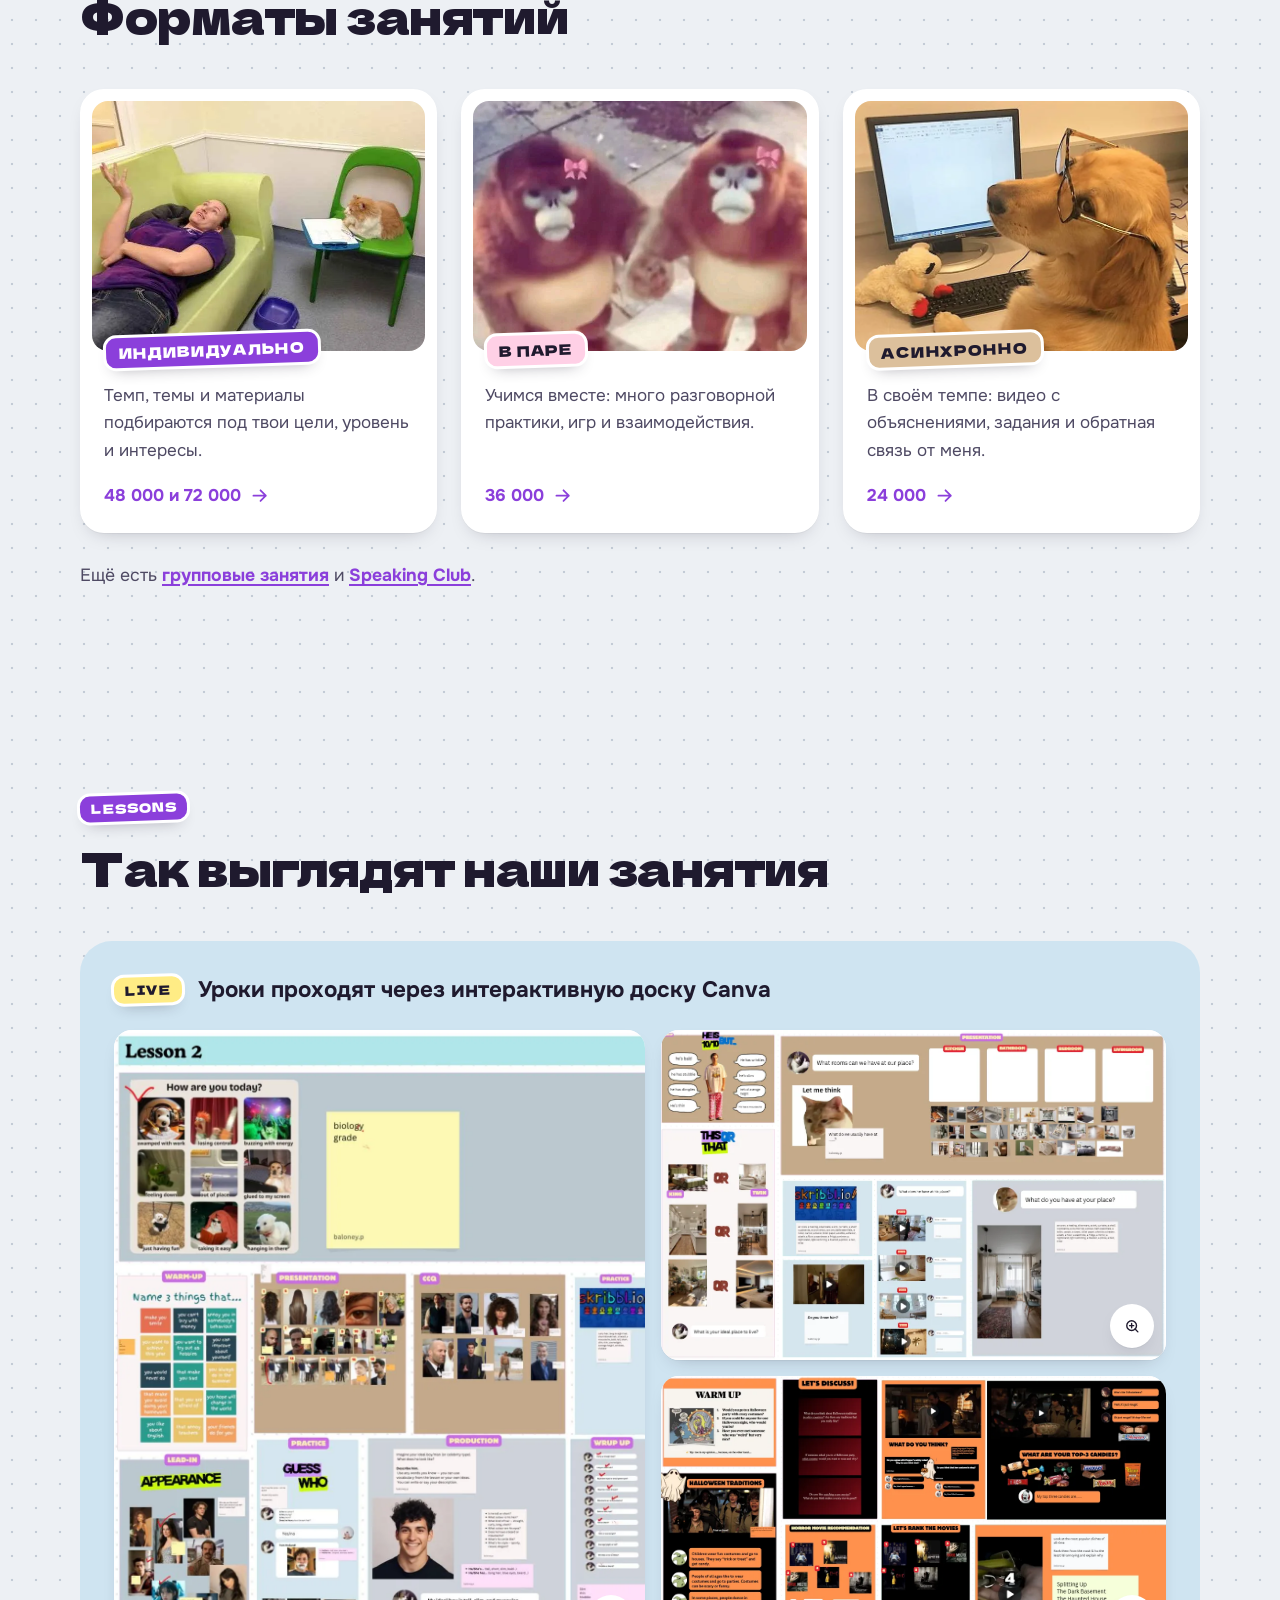
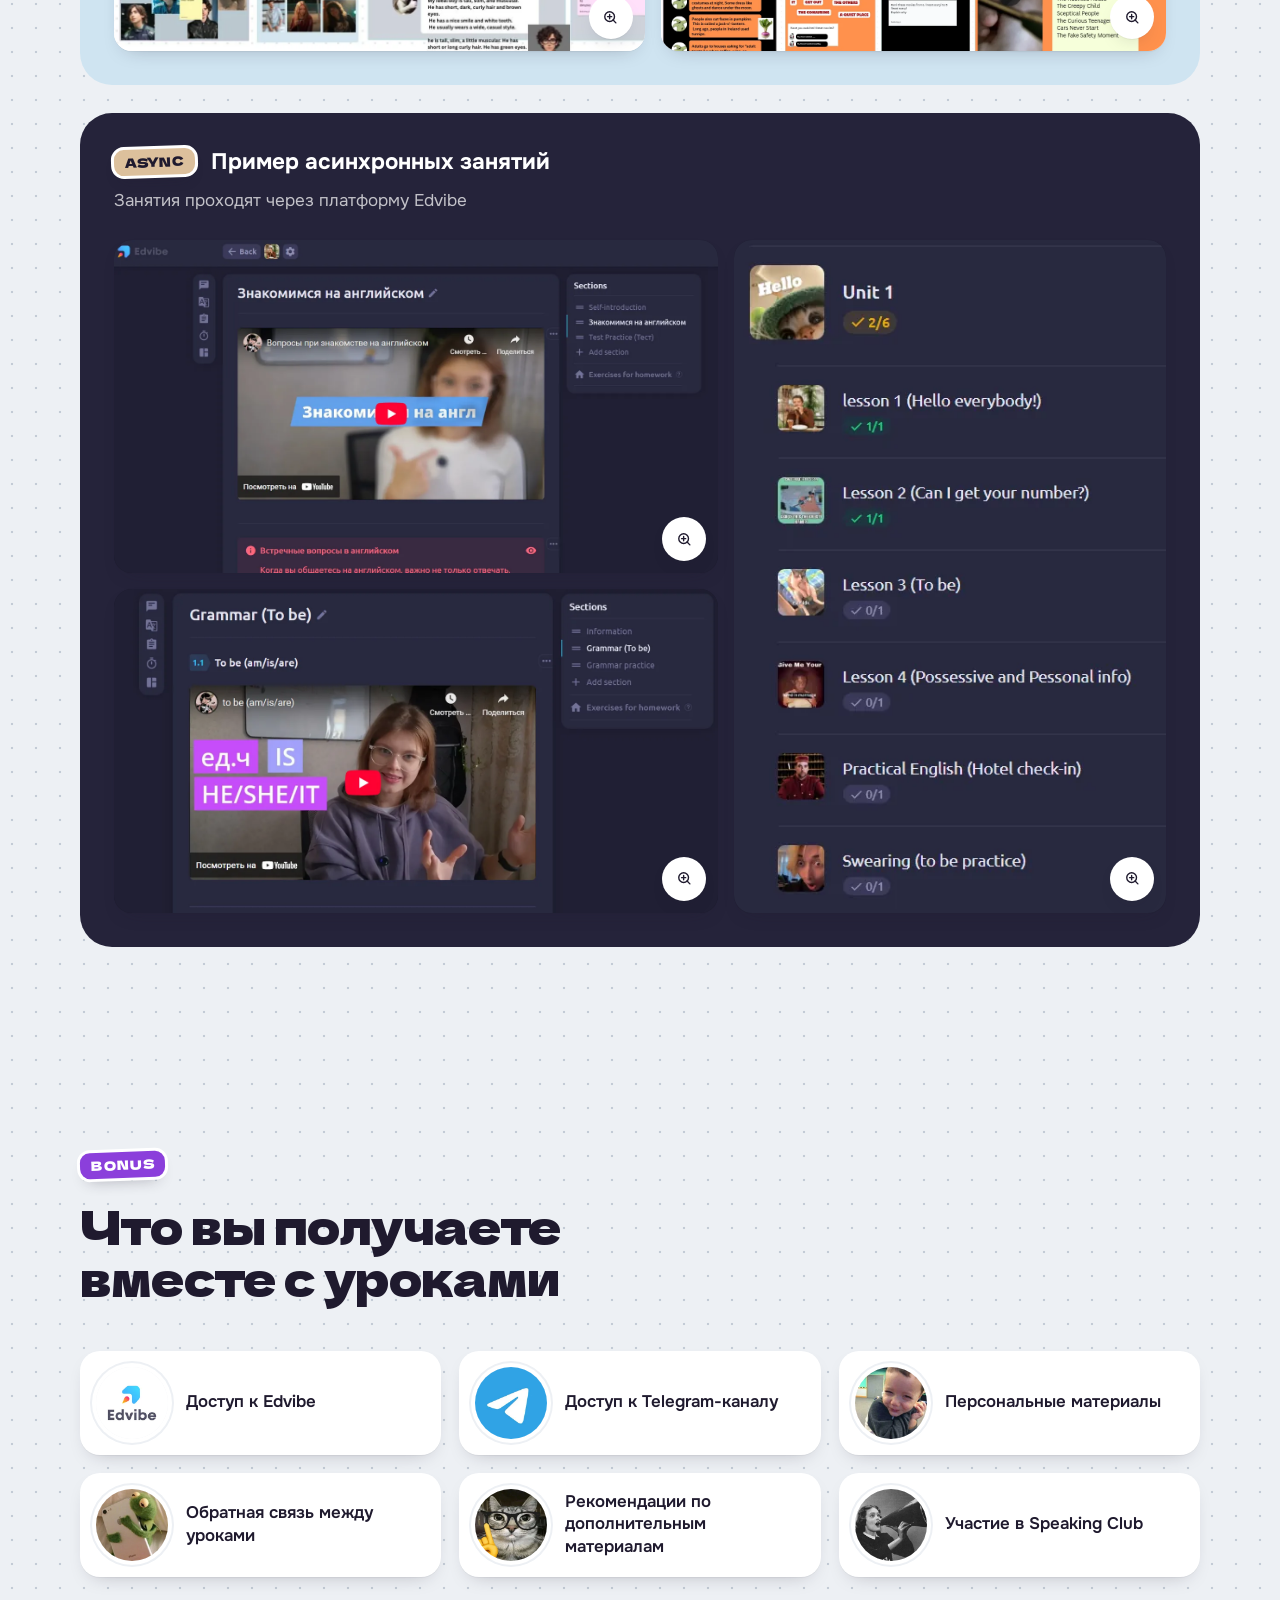
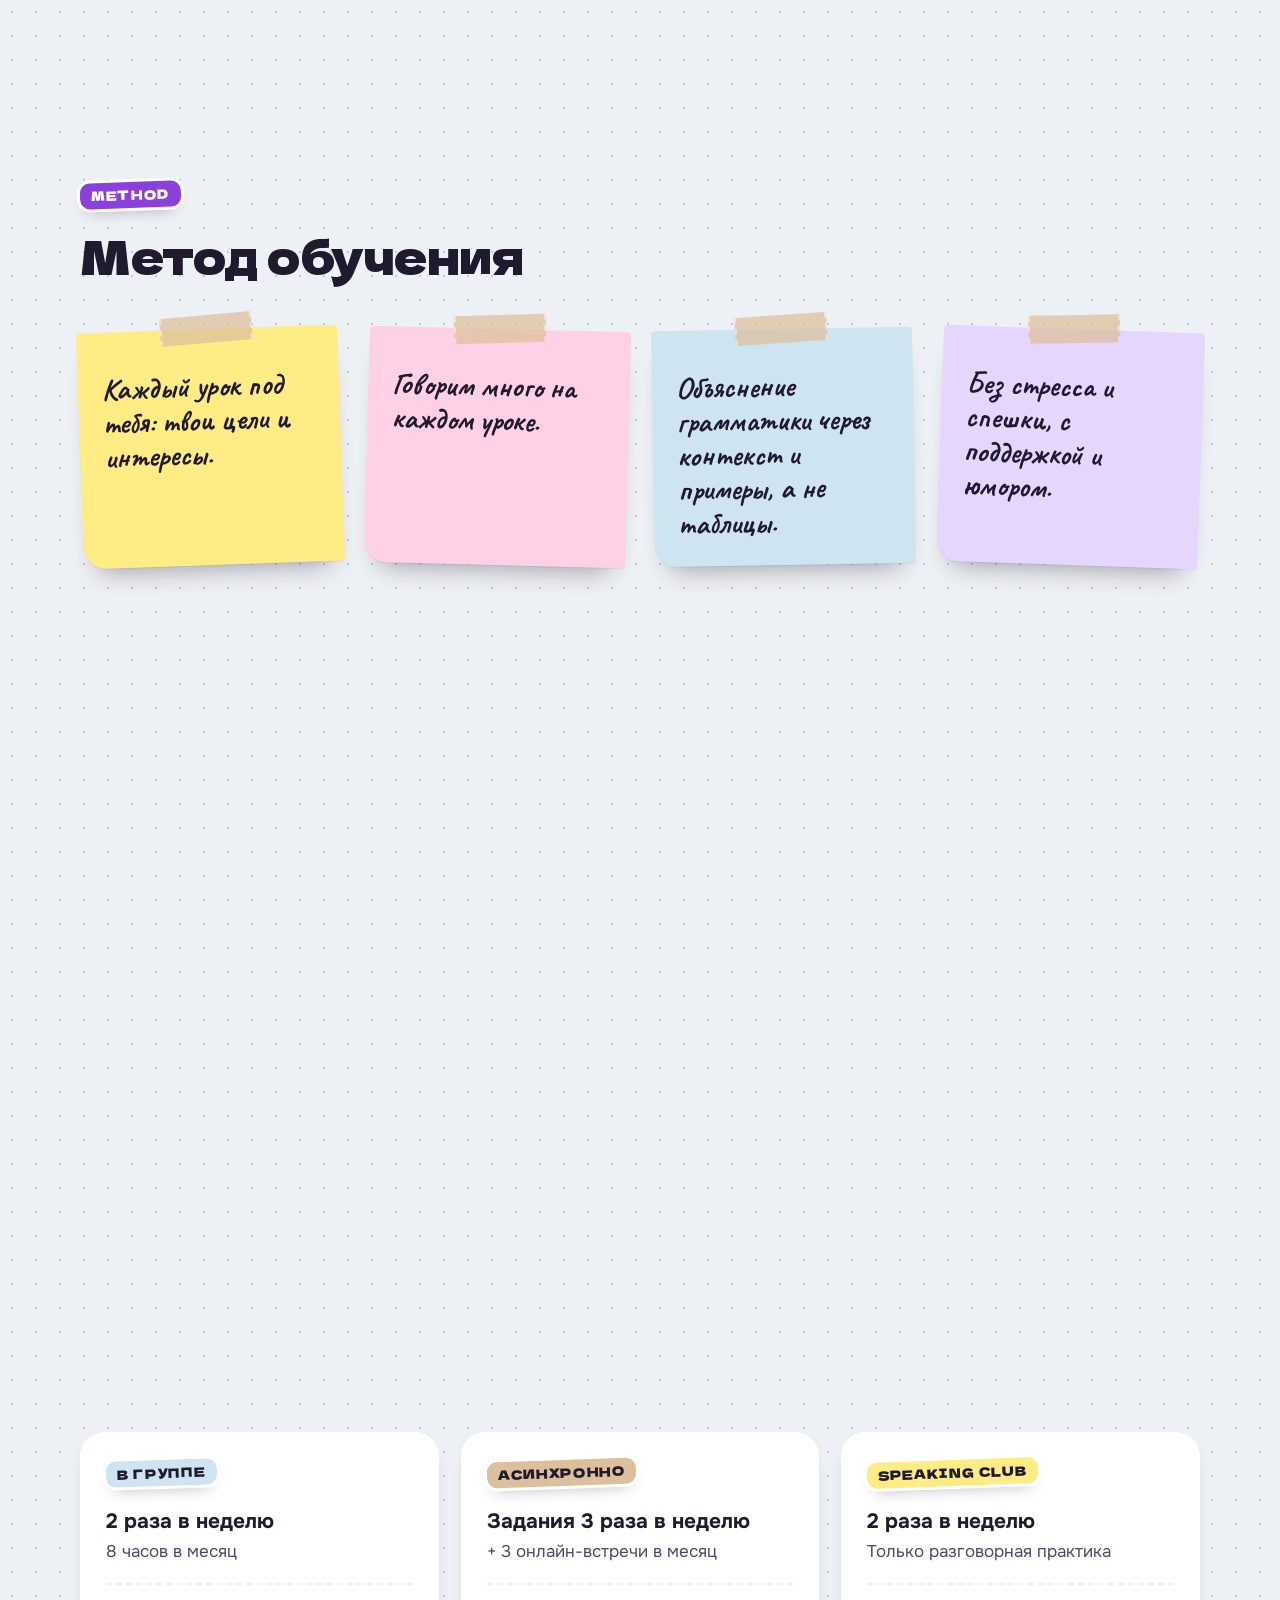
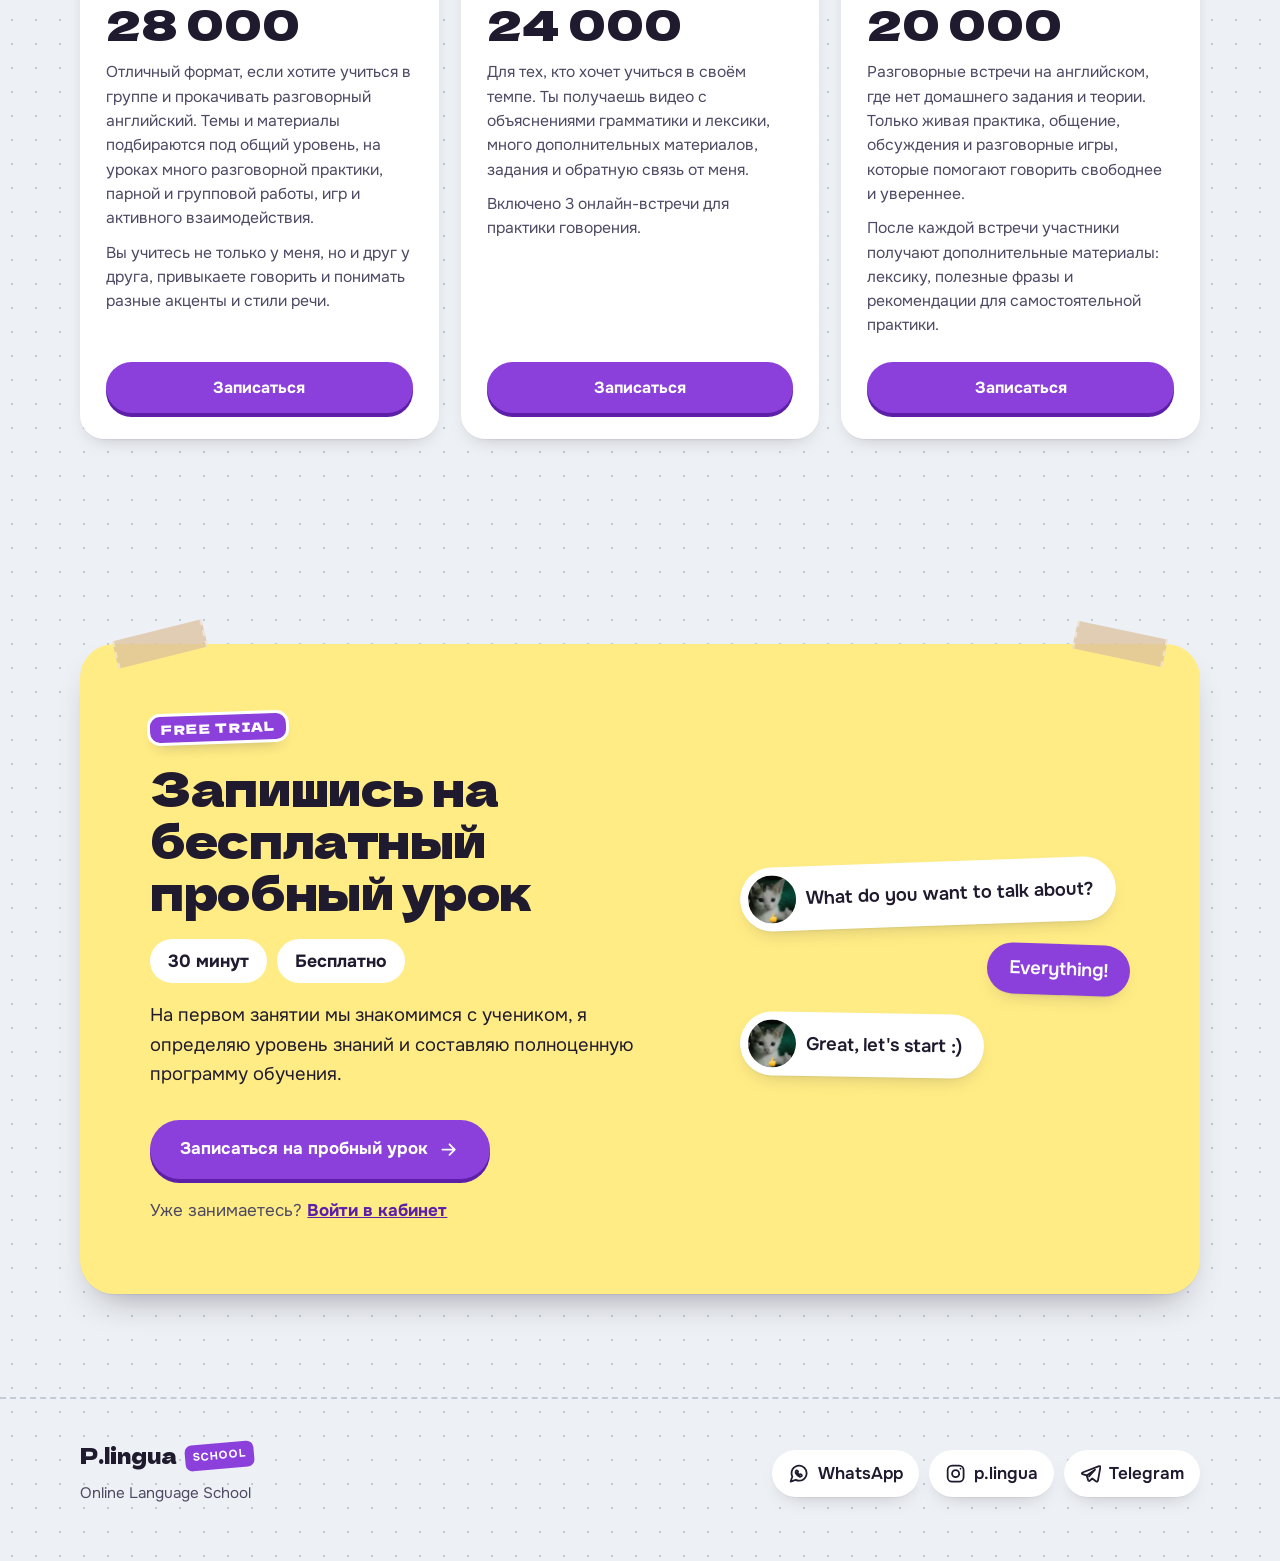
==== commit 15a9ccd7: "Переименование в P.lingua - Online Language School Название во вкладке, описании и превью для соцсет" ====
--- a/index.html
+++ b/index.html
@@ -3,9 +3,9 @@
 <head>
   <meta charset="utf-8">
   <meta name="viewport" content="width=device-width, initial-scale=1">
-  <title>Полина | Английский без страха и заучивания</title>
-  <meta name="description" content="Уроки английского с Полиной: индивидуально, в паре, в группе, асинхронно и Speaking Club. Первый урок 30 минут, бесплатно.">
-  <meta property="og:title" content="Полина | Твой English-бади">
+  <title>P.lingua - Online Language School</title>
+  <meta name="description" content="P.lingua - Online Language School: уроки английского с Полиной индивидуально, в паре, в группе, асинхронно и Speaking Club. Первый урок 30 минут, бесплатно.">
+  <meta property="og:title" content="P.lingua - Online Language School">
   <meta property="og:description" content="Помогаю заговорить на английском без страха и заучивания. Первый урок бесплатно.">
   <meta property="og:type" content="website">
   <meta property="og:image" content="img/hero.webp">
@@ -34,9 +34,9 @@
 
 <header class="nav" id="top">
   <div class="wrap nav__inner">
-    <a class="logo" href="#top" aria-label="Полина, английский. На главную">
-      <span class="logo__name">Полина</span>
-      <span class="logo__tag">English</span>
+    <a class="logo" href="#top" aria-label="P.lingua. На главную">
+      <span class="logo__name">P.lingua</span>
+      <span class="logo__tag">School</span>
     </a>
     <nav class="nav__links" aria-label="Разделы">
       <a href="#about">Обо мне</a>
@@ -343,10 +343,10 @@
   <div class="wrap footer__inner">
     <div>
       <a class="logo" href="#top" aria-label="Наверх">
-        <span class="logo__name">Полина</span>
-        <span class="logo__tag">English</span>
+        <span class="logo__name">P.lingua</span>
+        <span class="logo__tag">School</span>
       </a>
-      <p class="footer__copy">Уроки английского онлайн</p>
+      <p class="footer__copy">Online Language School</p>
     </div>
     <ul class="socials" aria-label="Связаться">
       <li><a href="https://wa.me/77473617935" data-wa-hello aria-label="WhatsApp"><svg class="ico"><use href="#i-wa"/></svg><span>WhatsApp</span></a></li>
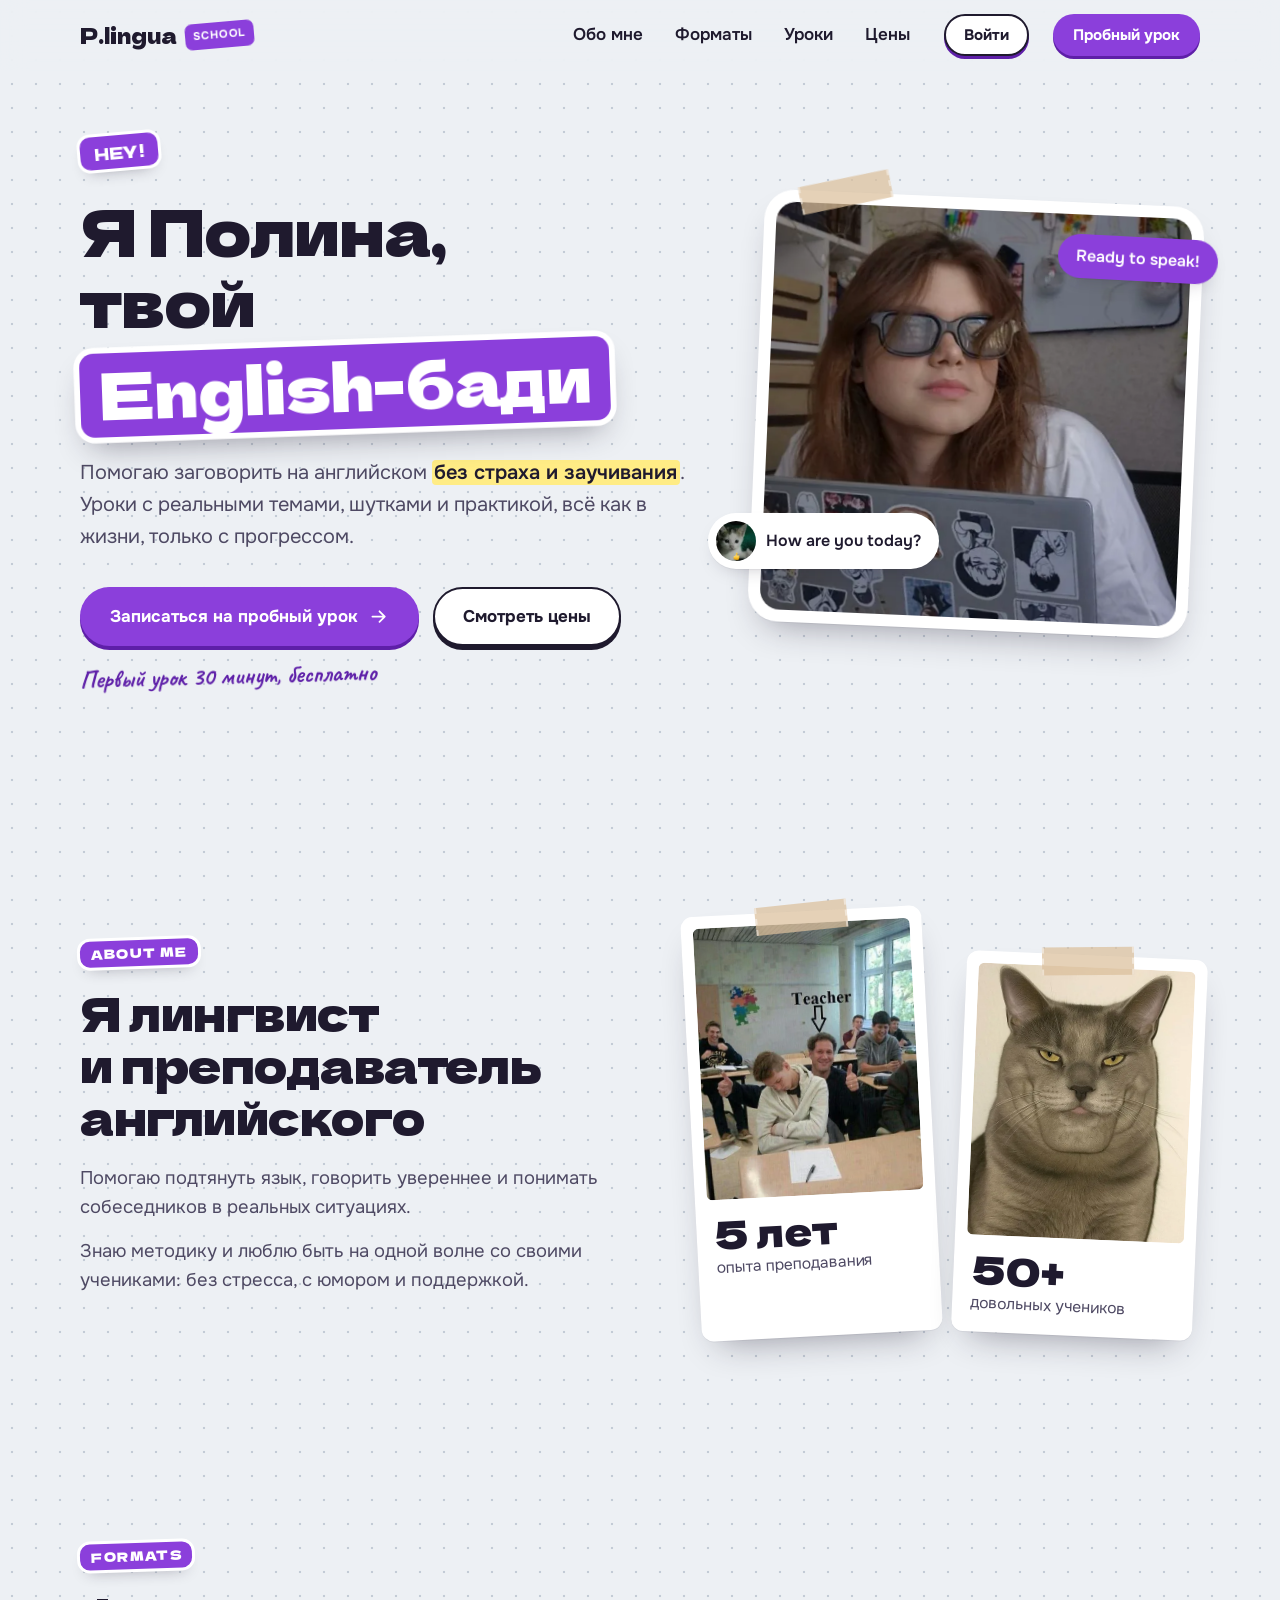
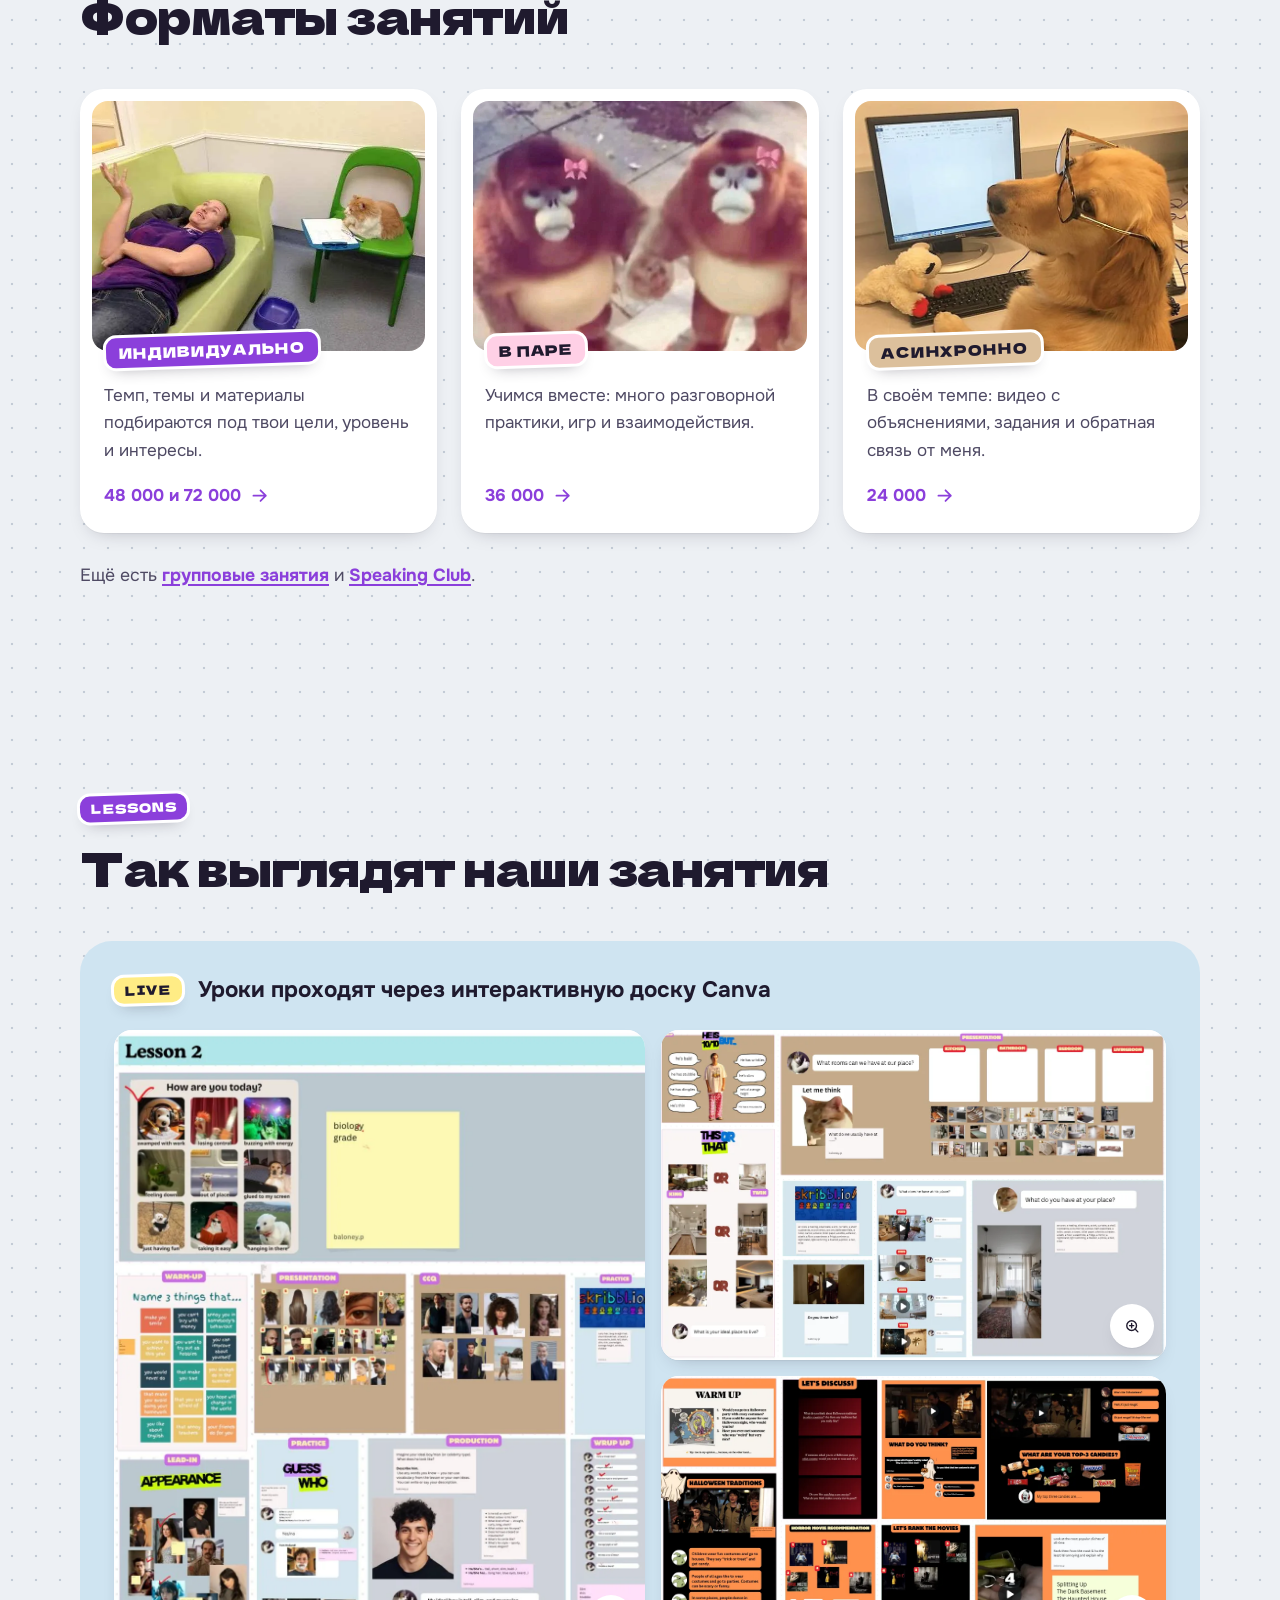
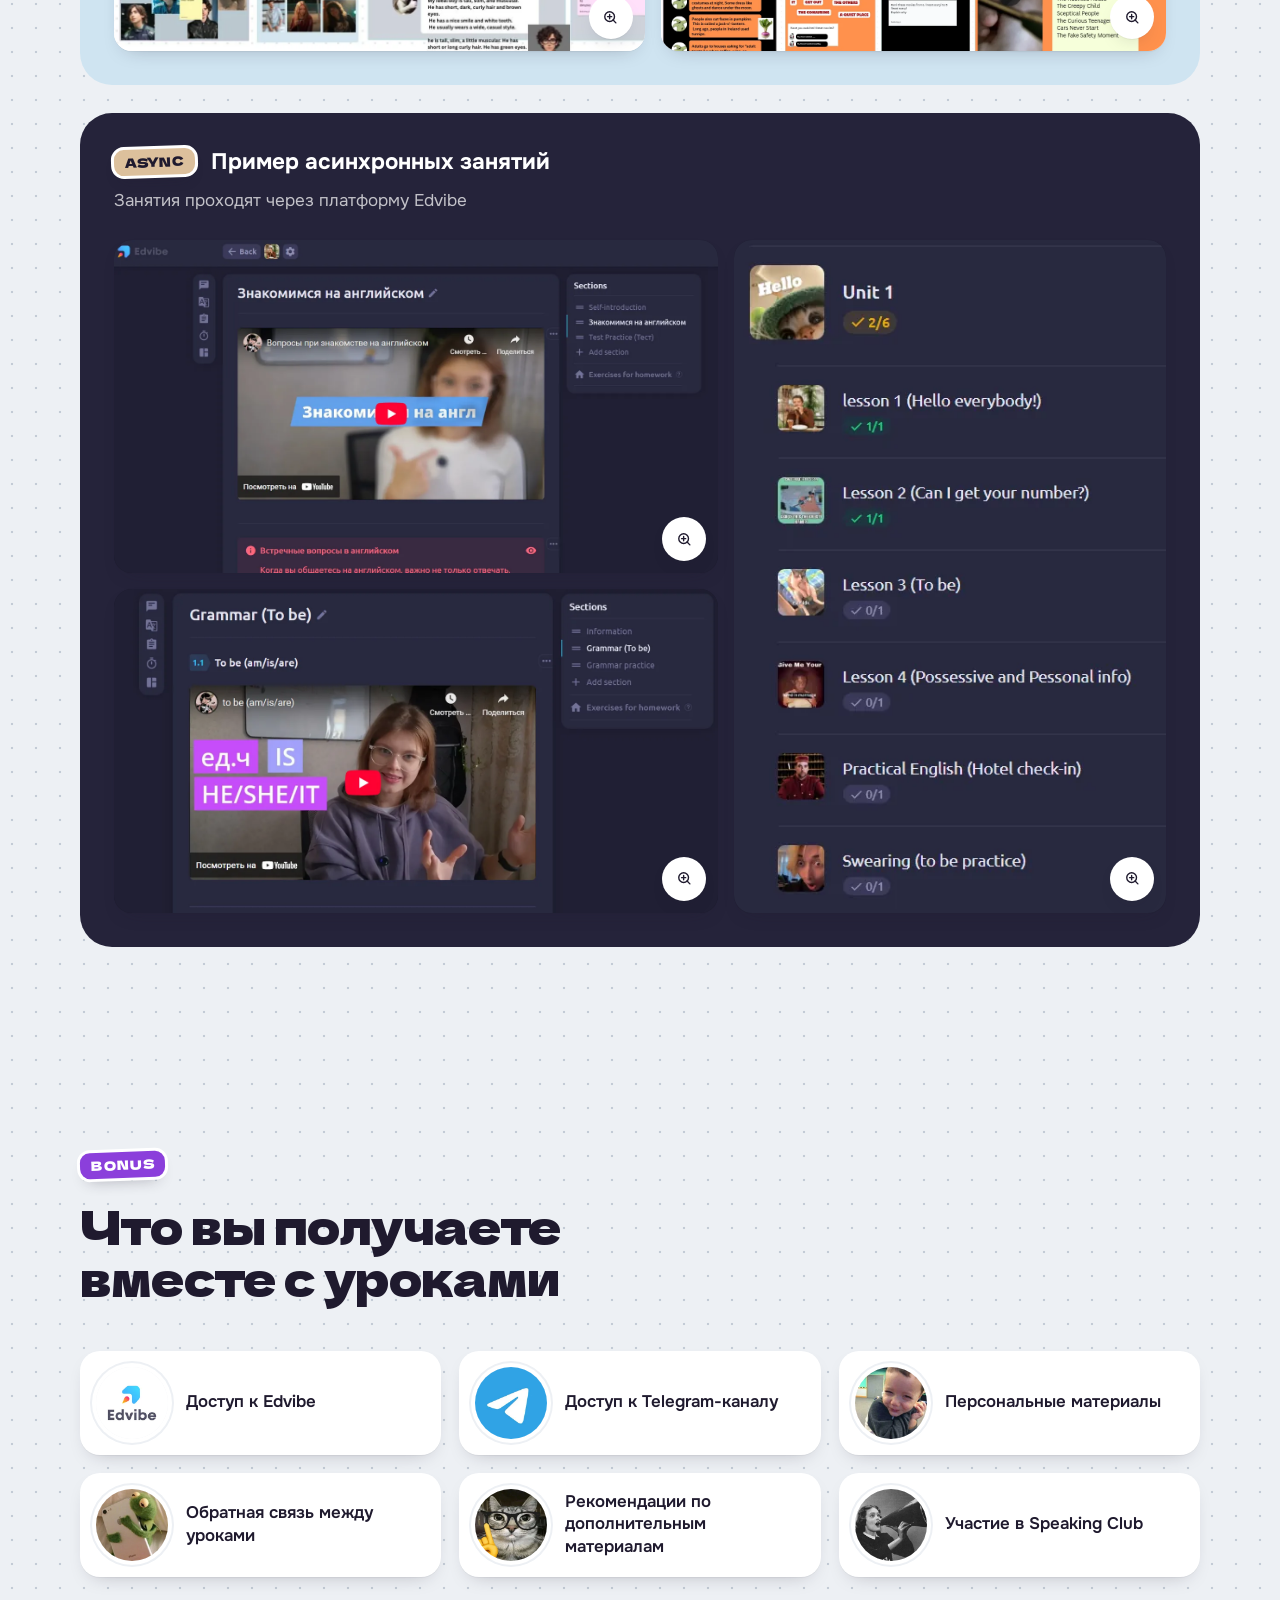
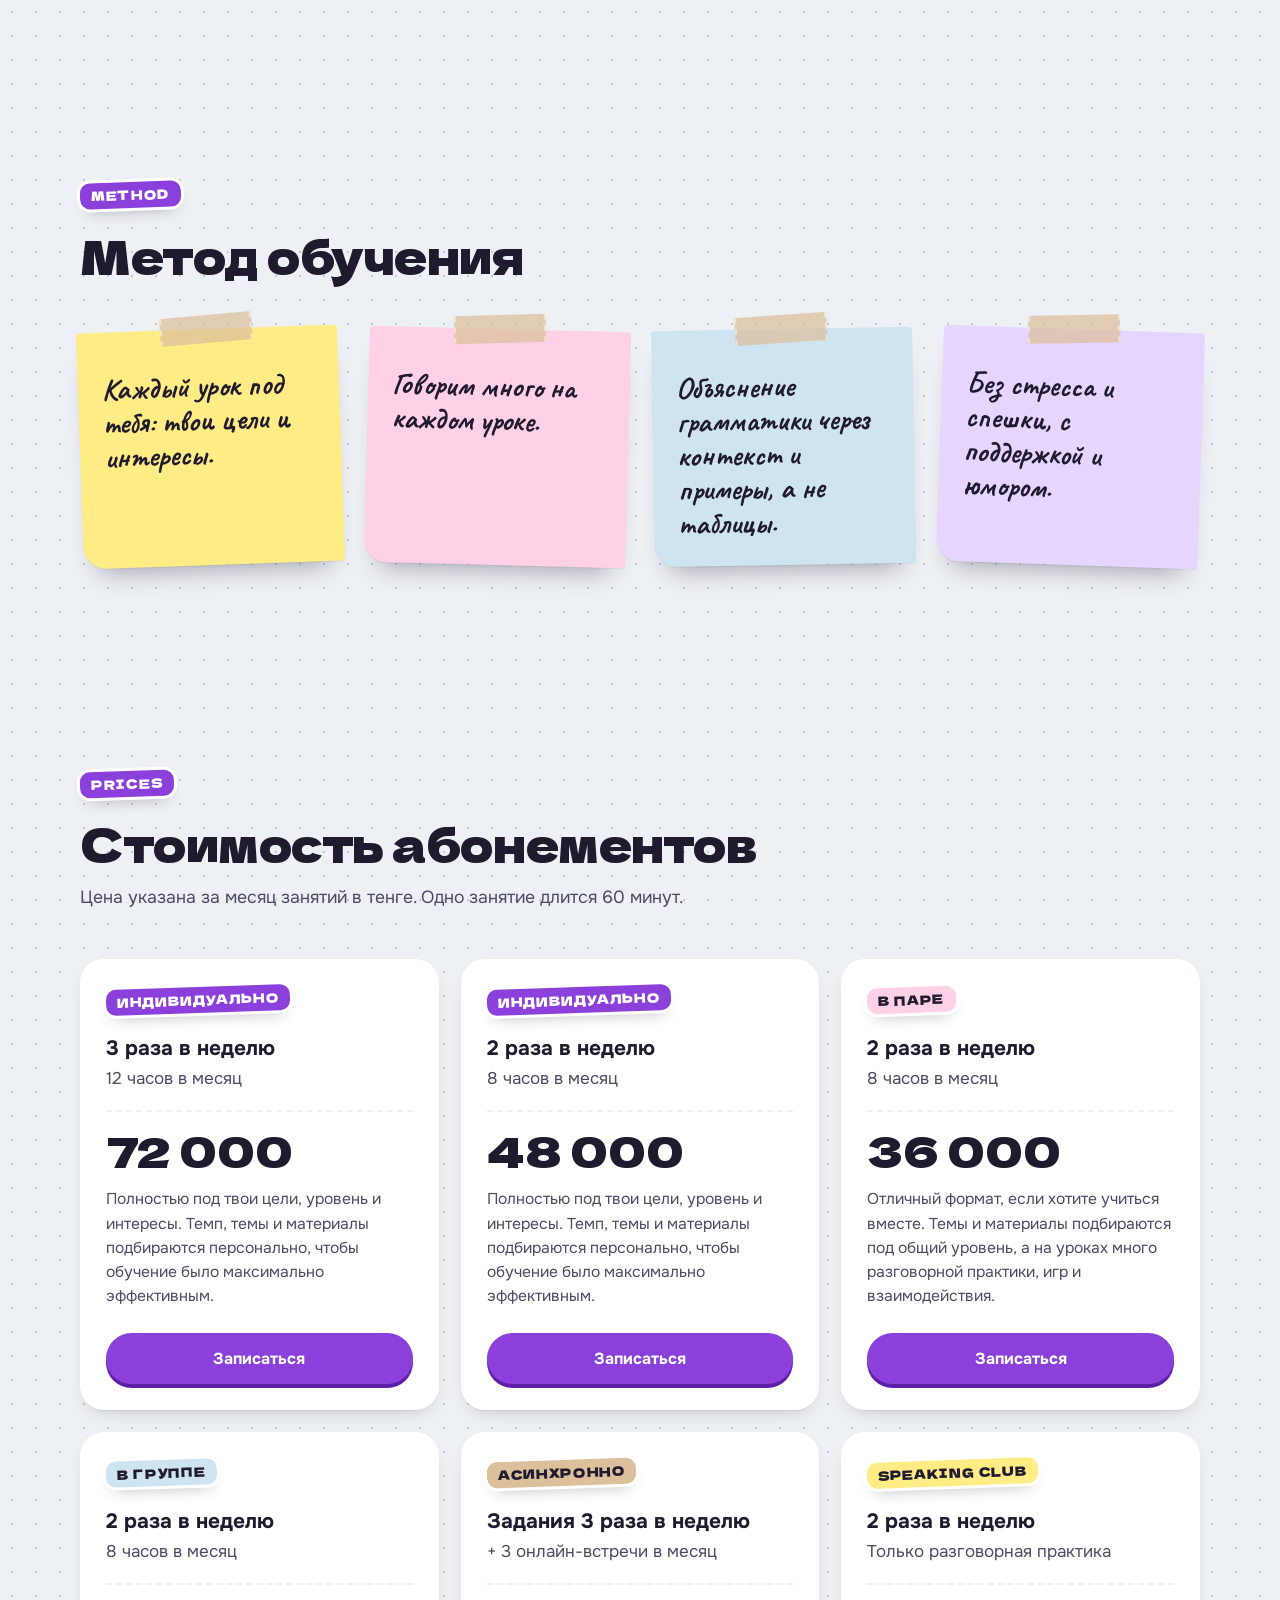
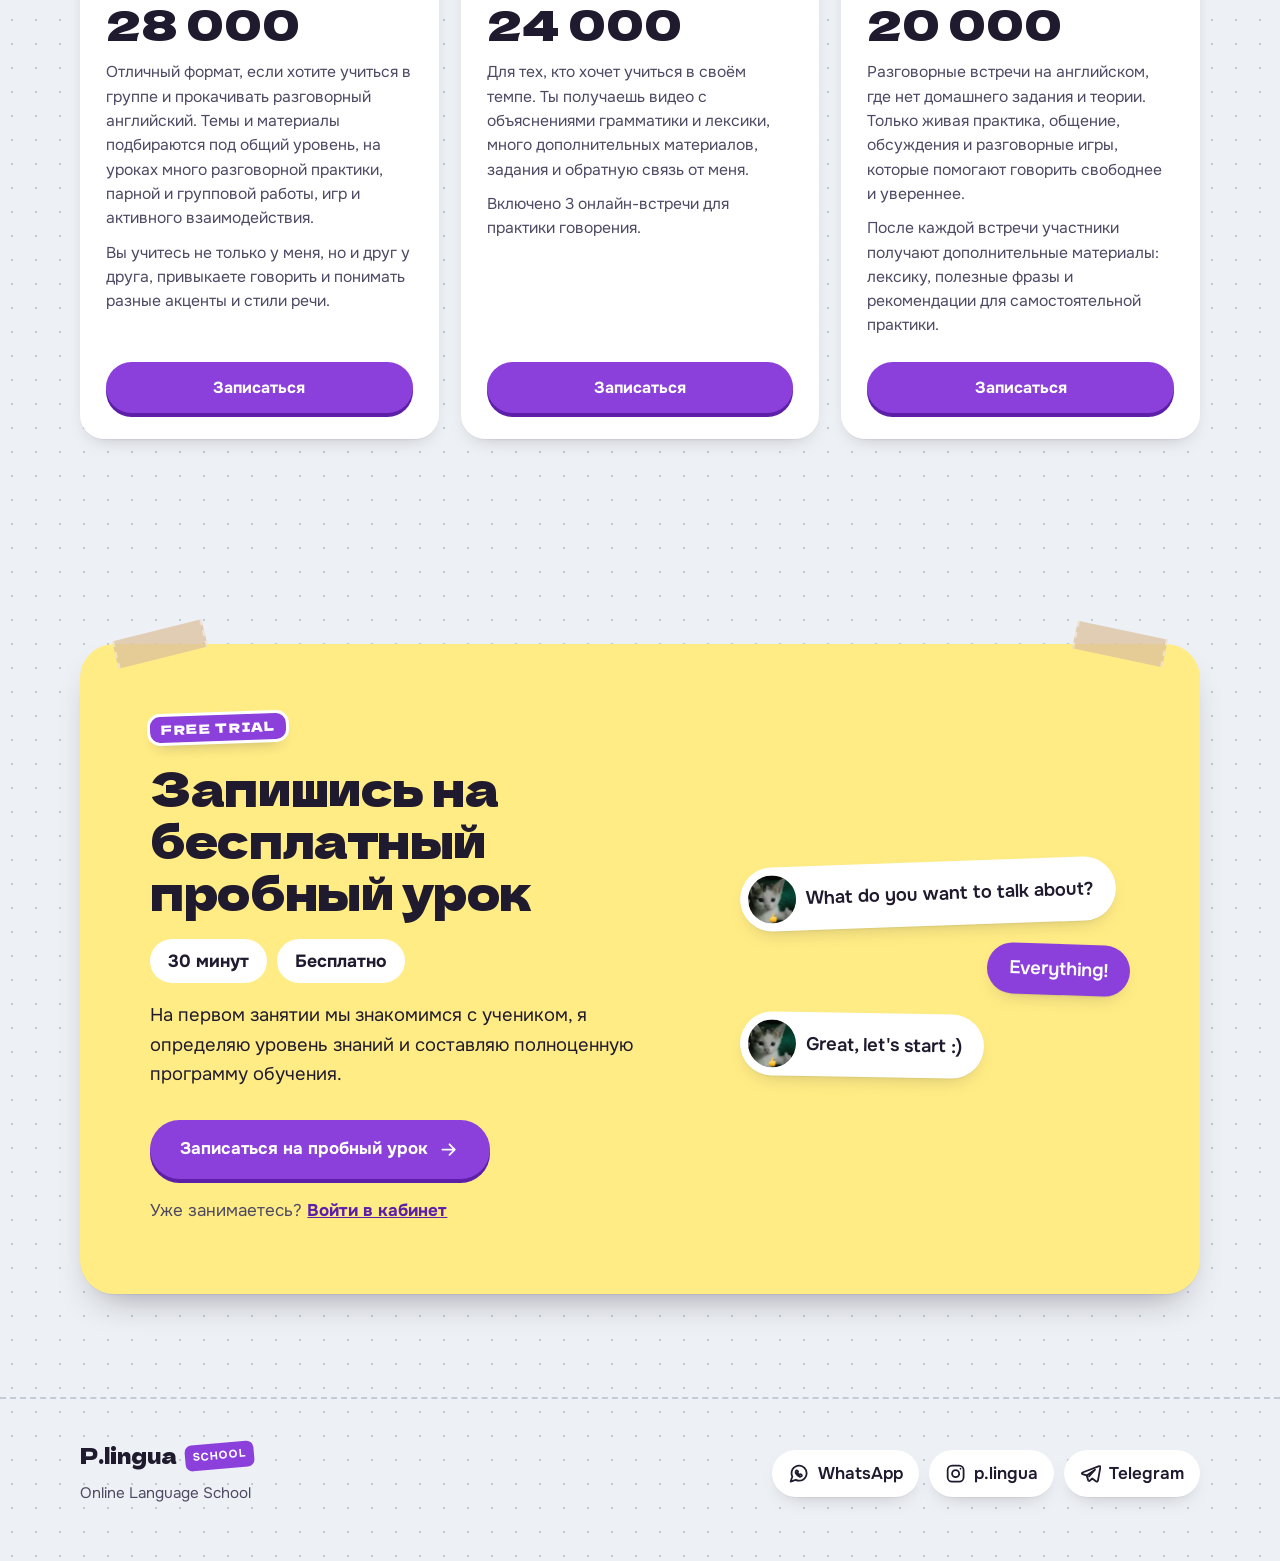
==== commit 42316ca7: "Превью ссылки og.png и картинки бренда Превью ссылки на сайт: og.png 1200×630 (логотип, «онлайн-школ" ====
--- a/index.html
+++ b/index.html
@@ -8,7 +8,13 @@
   <meta property="og:title" content="P.lingua - Online Language School">
   <meta property="og:description" content="Помогаю заговорить на английском без страха и заучивания. Первый урок бесплатно.">
   <meta property="og:type" content="website">
-  <meta property="og:image" content="img/hero.webp">
+  <!-- link previews need an absolute address: change it together with the domain -->
+  <meta property="og:image" content="https://88-222-220-70.sslip.io/img/og.png">
+  <meta property="og:image:type" content="image/png">
+  <meta property="og:image:width" content="1200">
+  <meta property="og:image:height" content="630">
+  <meta property="og:image:alt" content="P.lingua: онлайн-школа языков. Первый урок бесплатно">
+  <meta name="twitter:card" content="summary_large_image">
   <meta name="theme-color" content="#EDF0F4">
   <link rel="icon" href="data:image/svg+xml,%3Csvg xmlns='http://www.w3.org/2000/svg' viewBox='0 0 64 64'%3E%3Crect width='64' height='64' rx='16' fill='%238B3FDB'/%3E%3Ctext x='32' y='45' font-family='Arial Black,Arial' font-weight='900' font-size='38' fill='white' text-anchor='middle'%3EP%3C/text%3E%3C/svg%3E">
 
